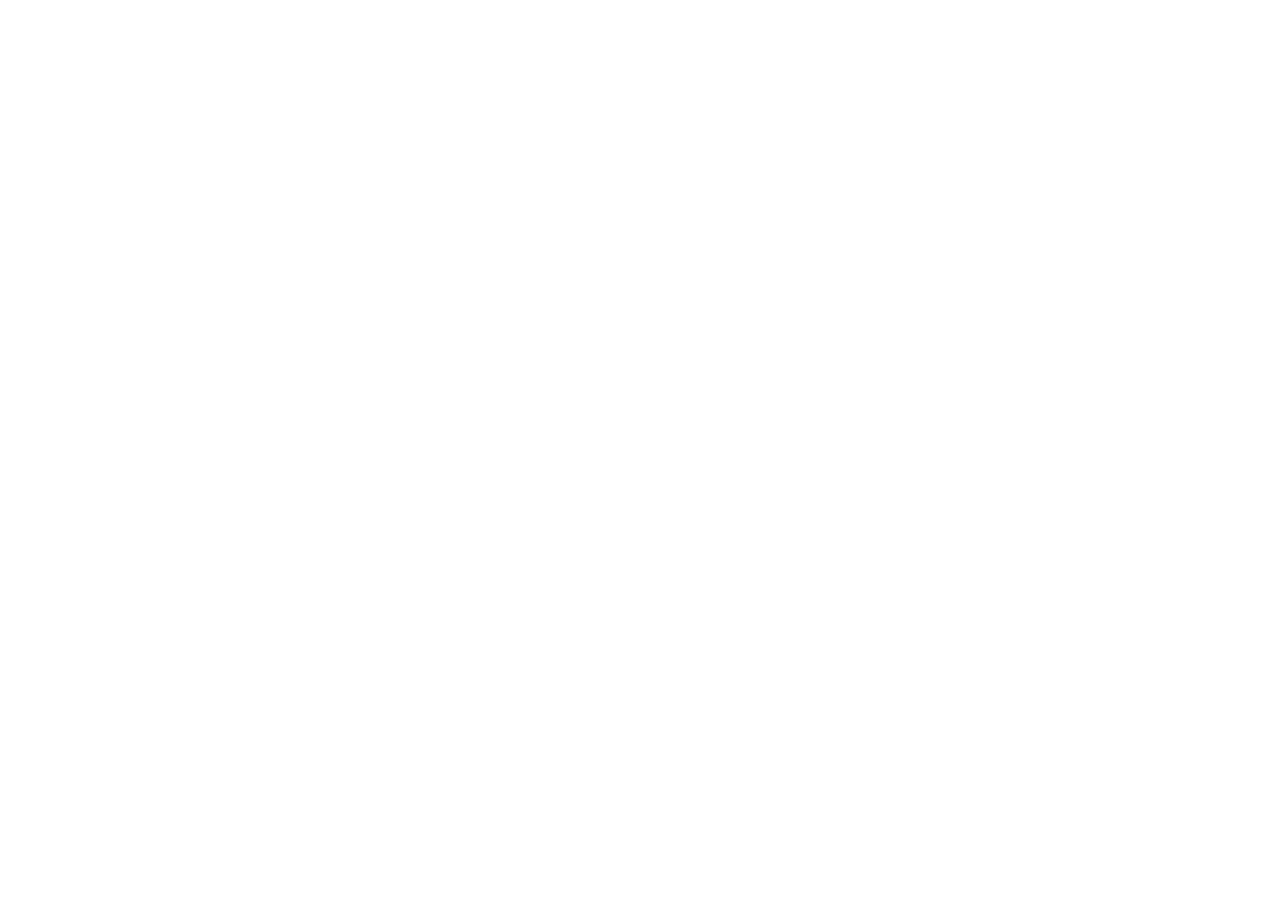
==== index.html @ a6df8464 "Create index.html" ====
<!DOCTYPE html>
<html lang="ko">
<head>
    <meta charset="UTF-8">
    <meta name="viewport" content="width=device-width, initial-scale=1.0">
    <title>first</title>
</head>
<body>
    
</body>
</html>
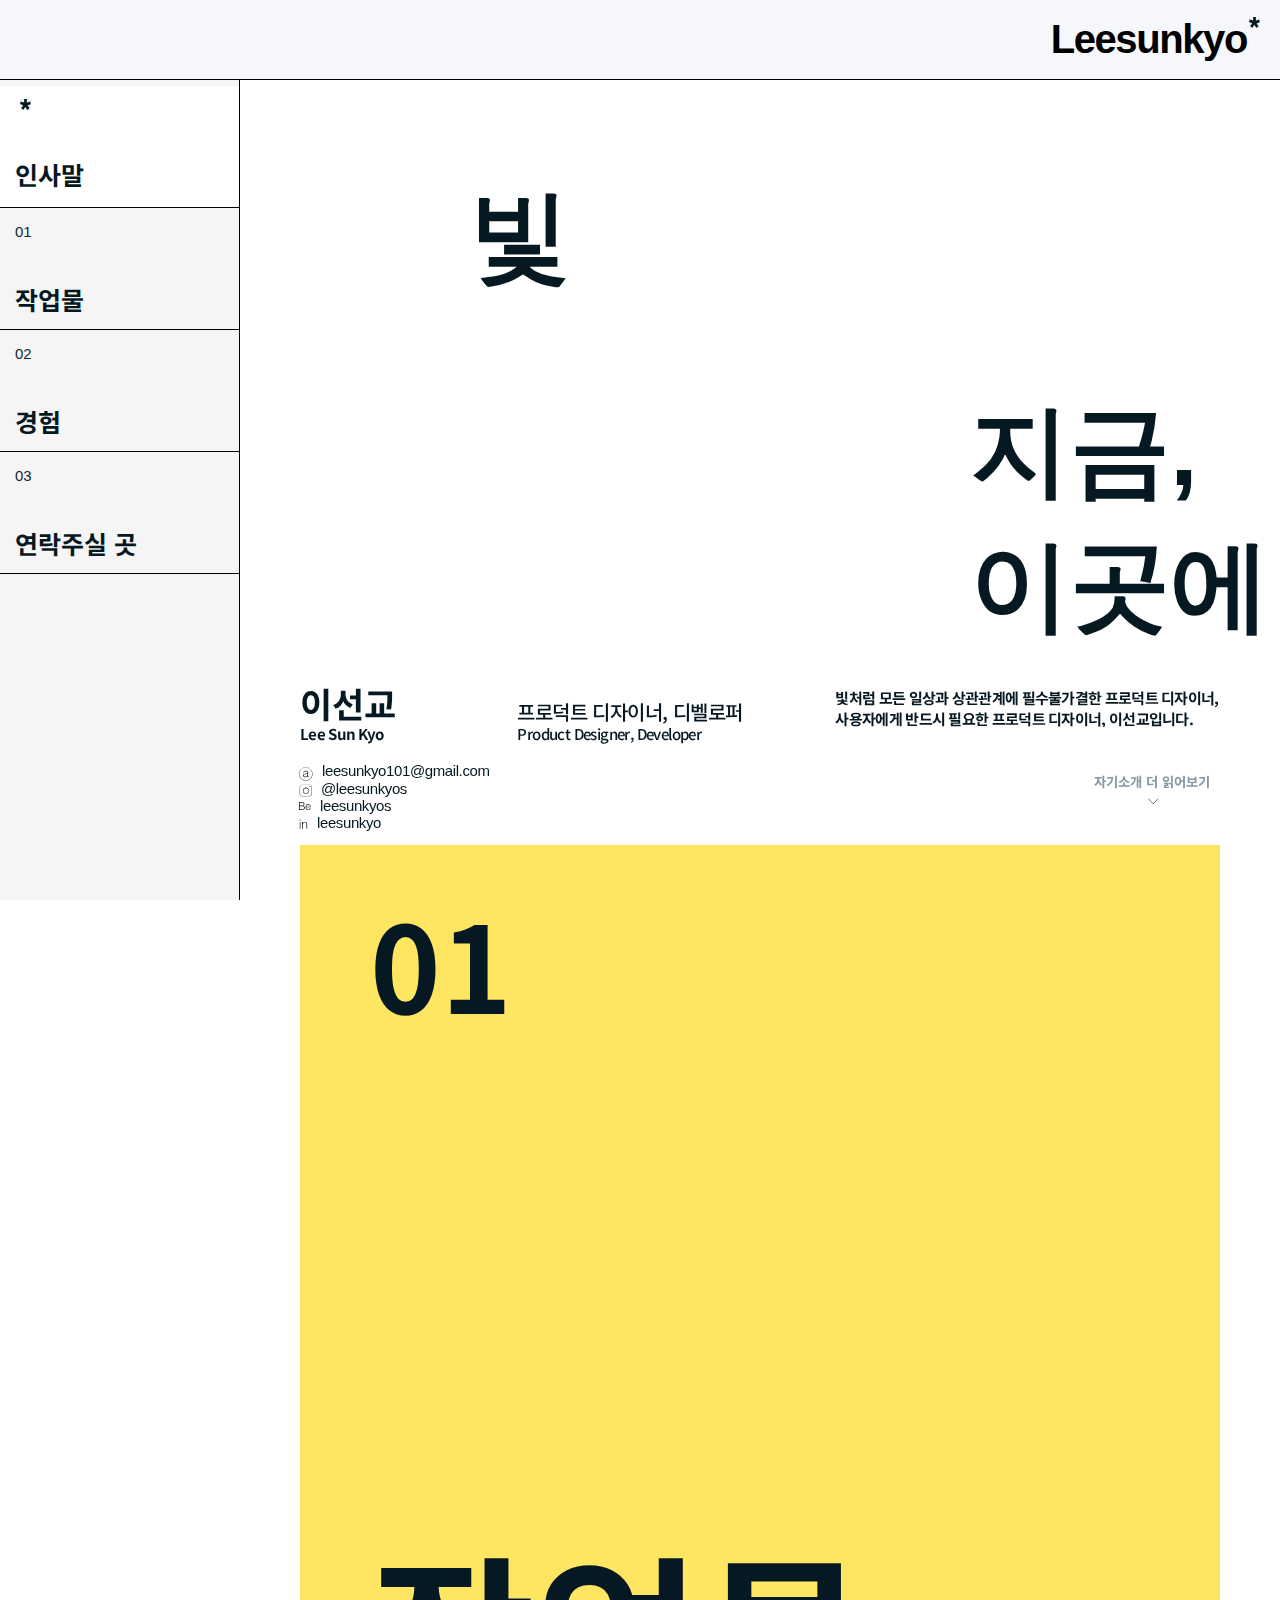
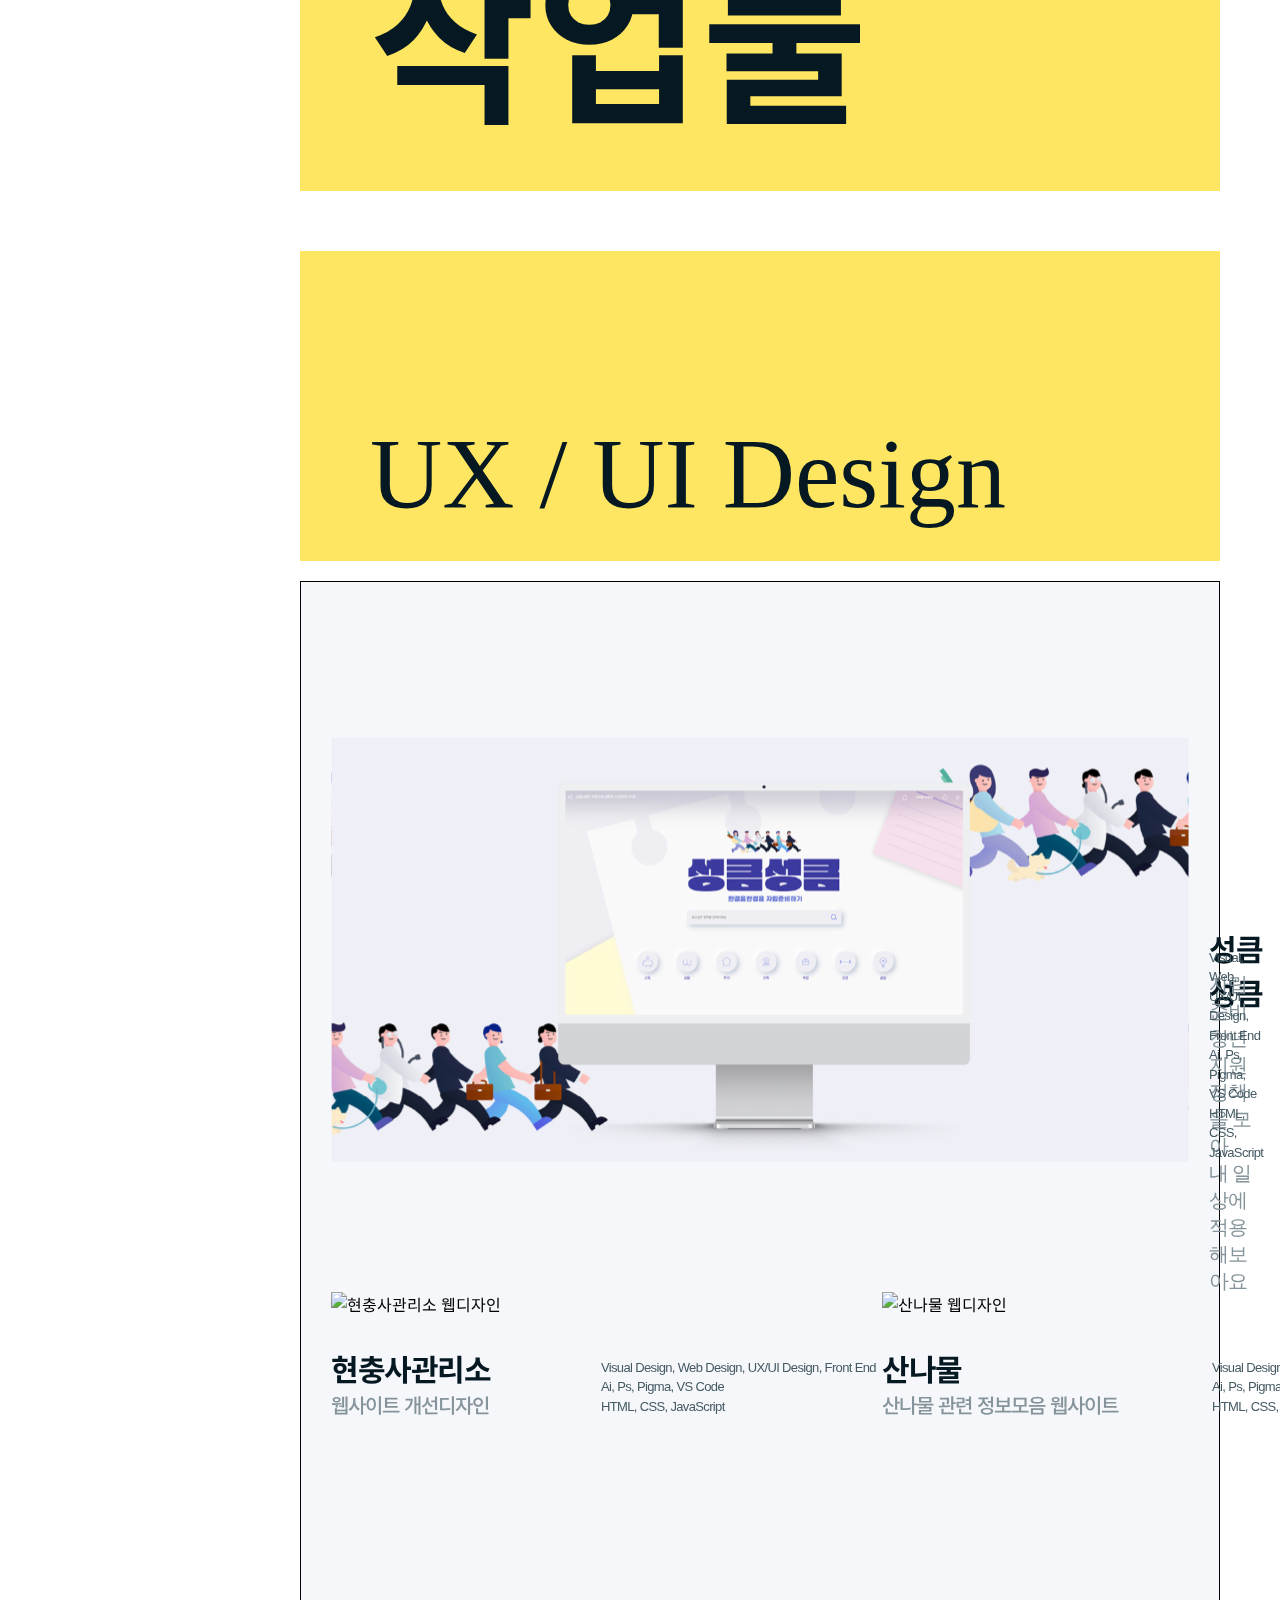
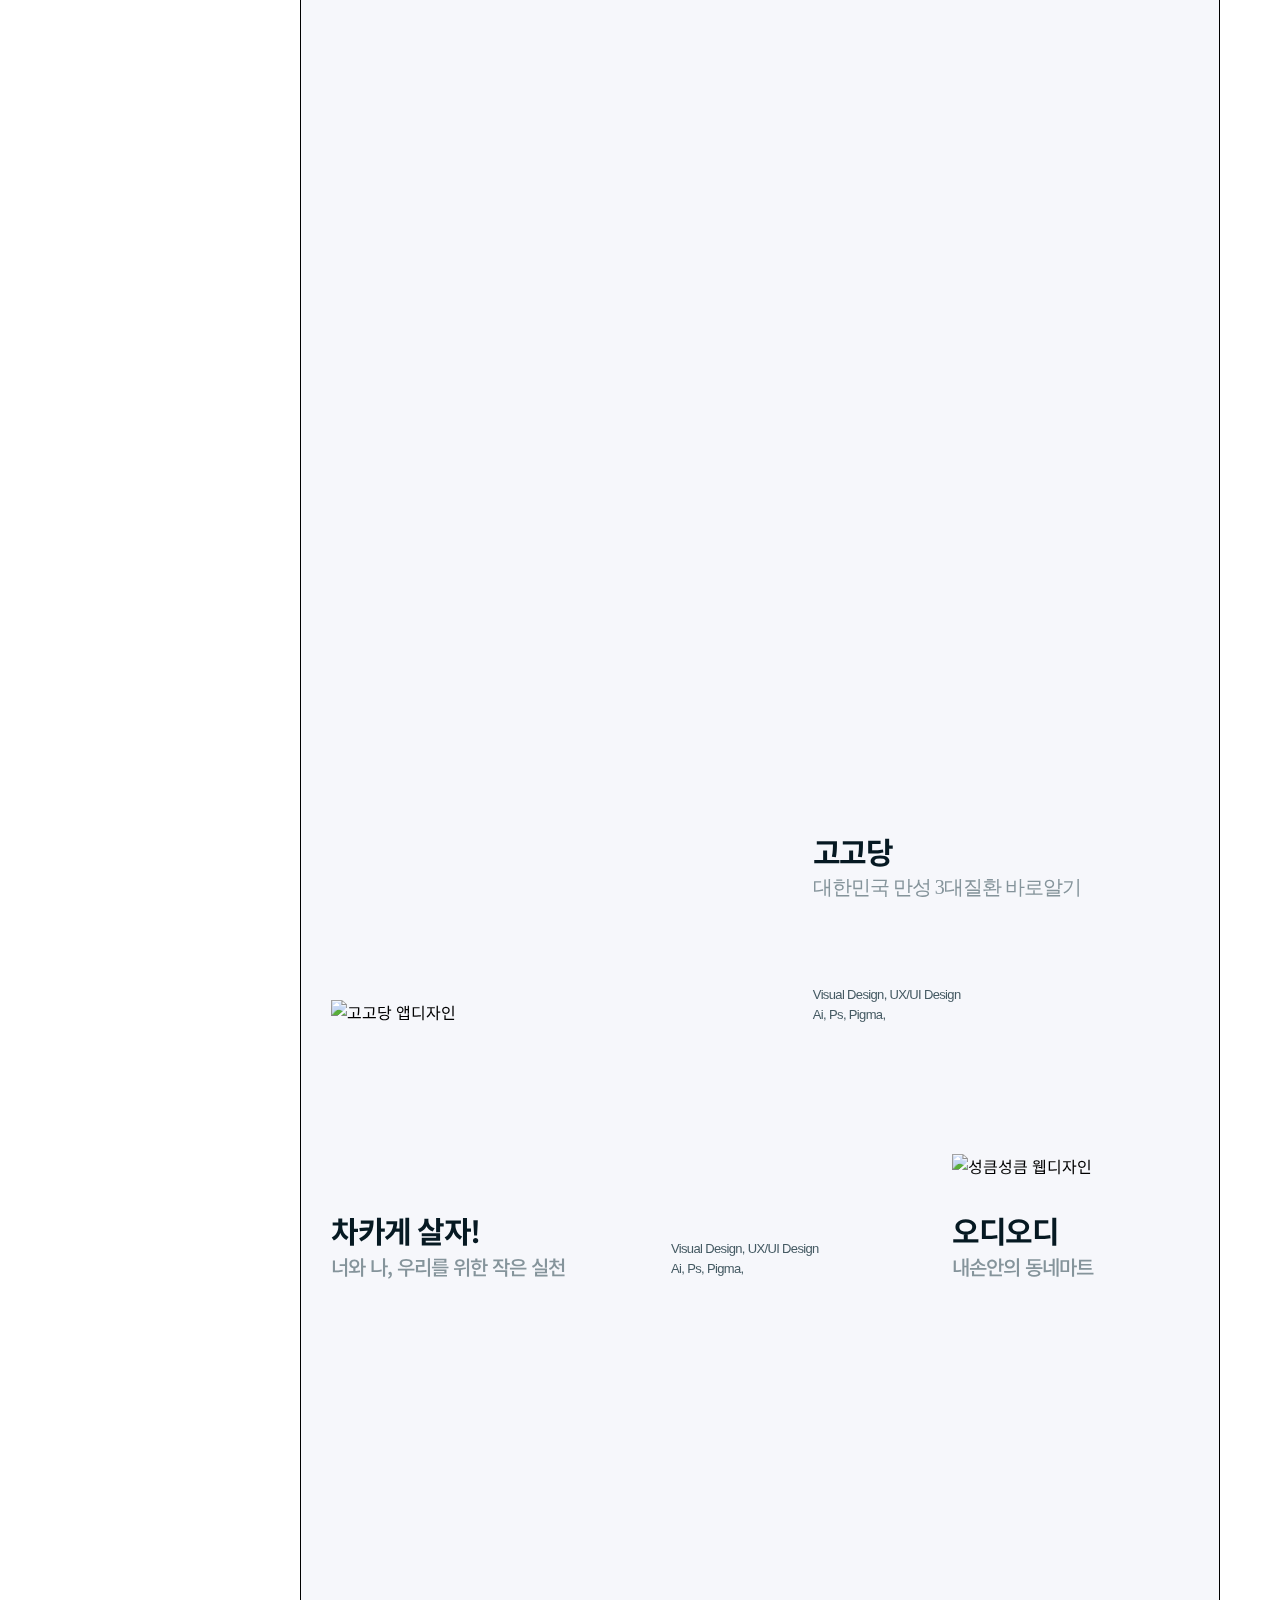
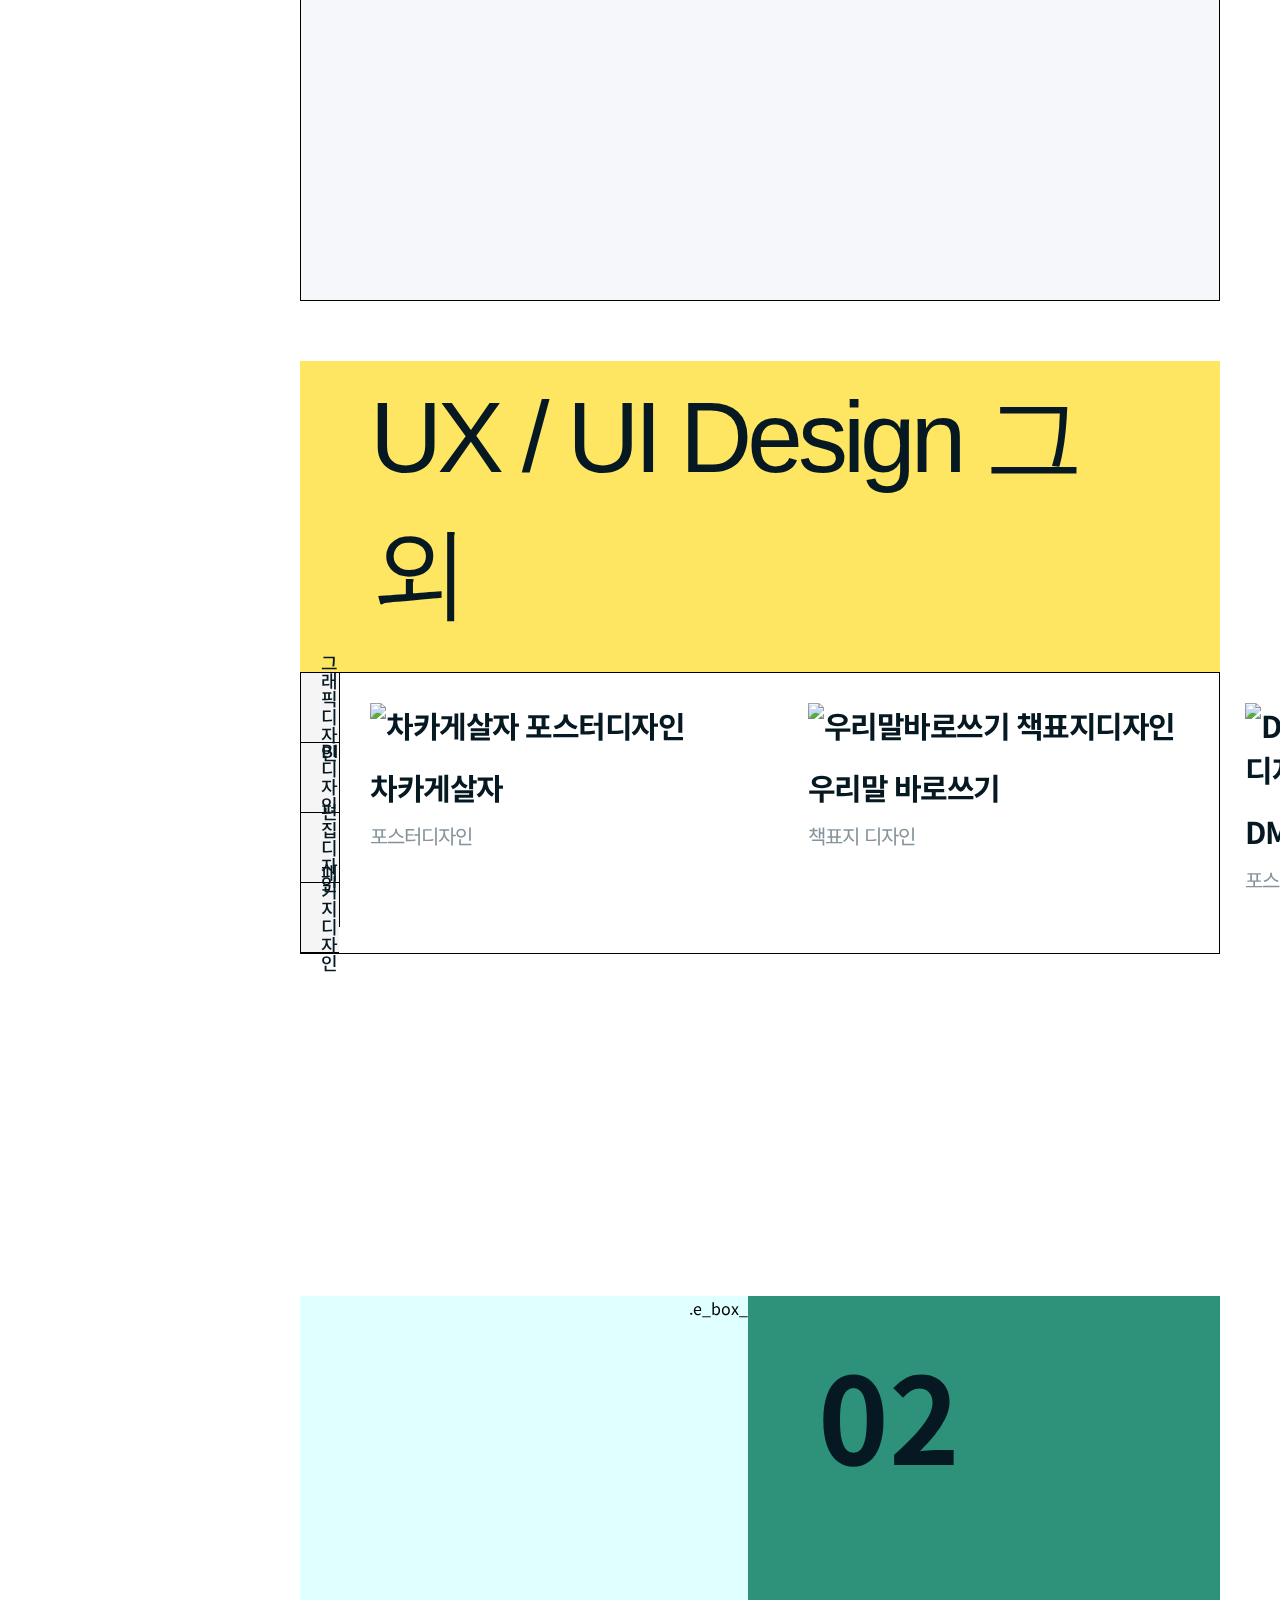
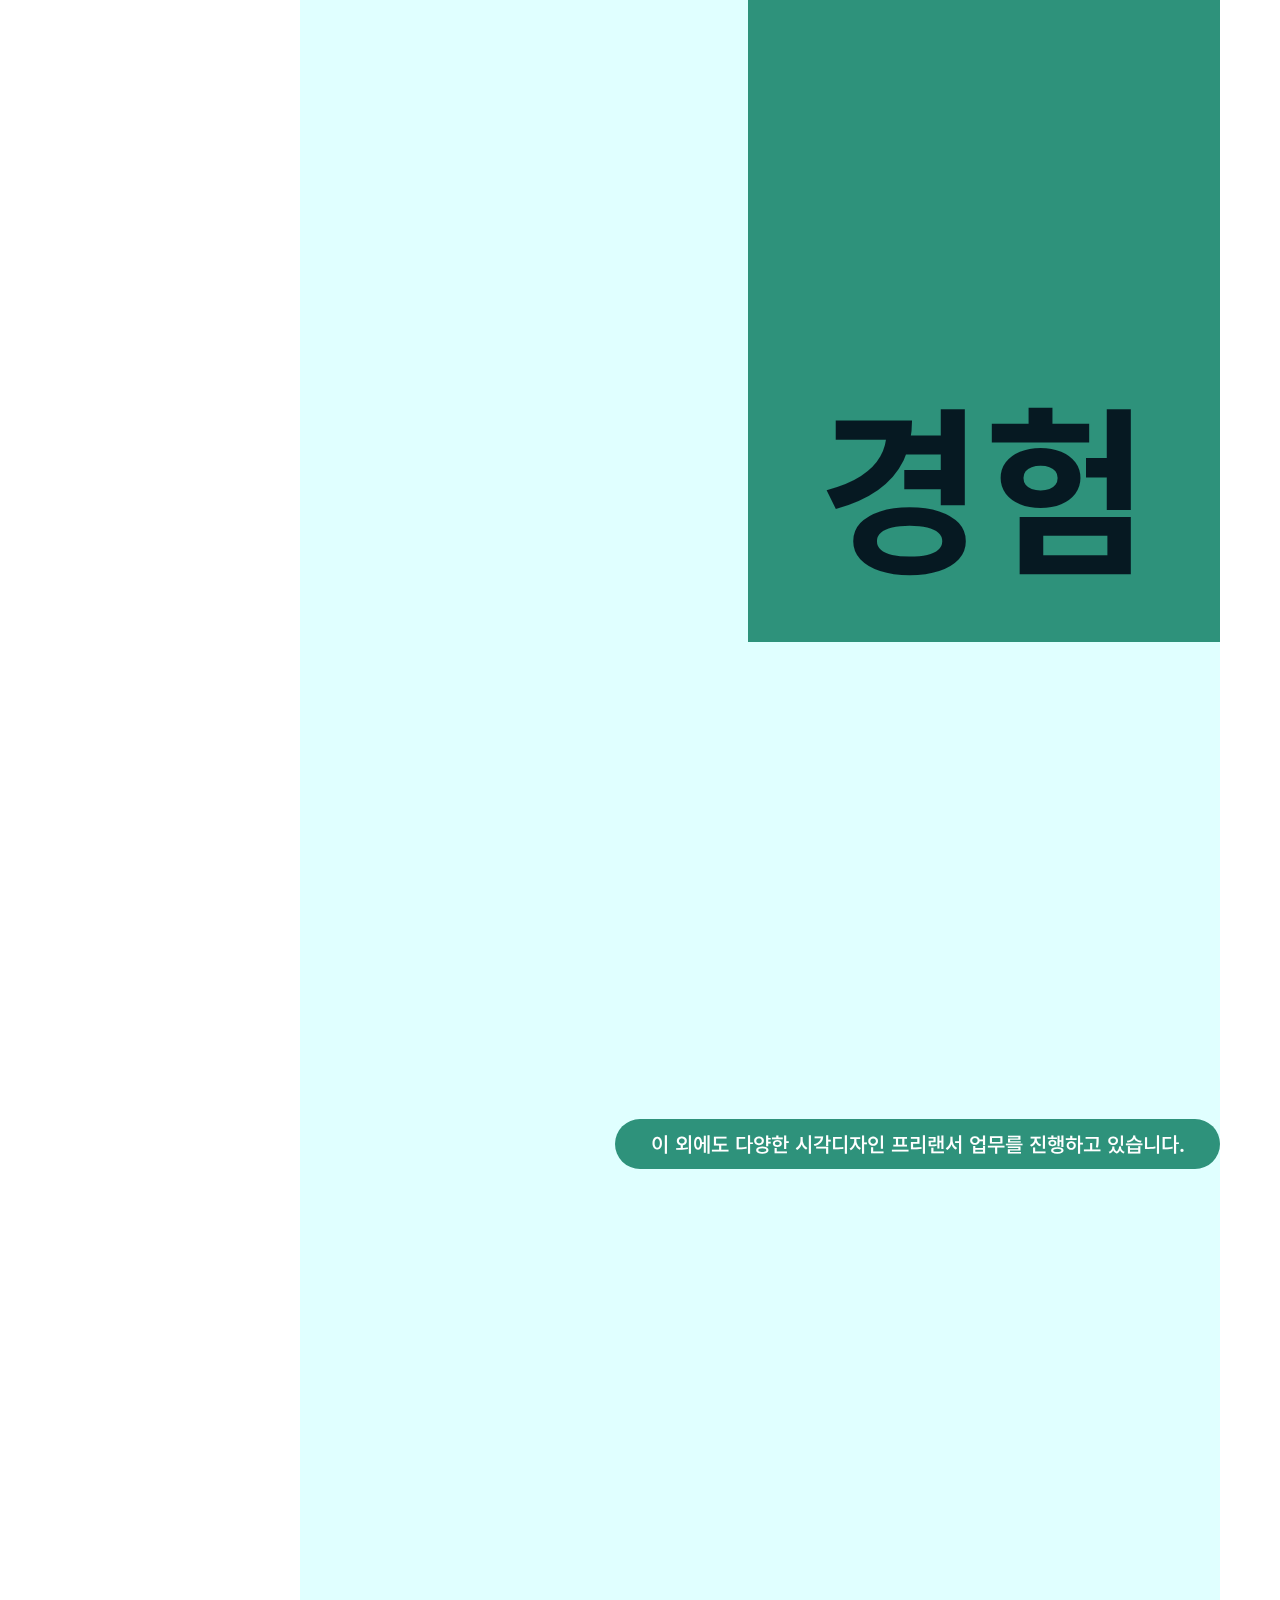
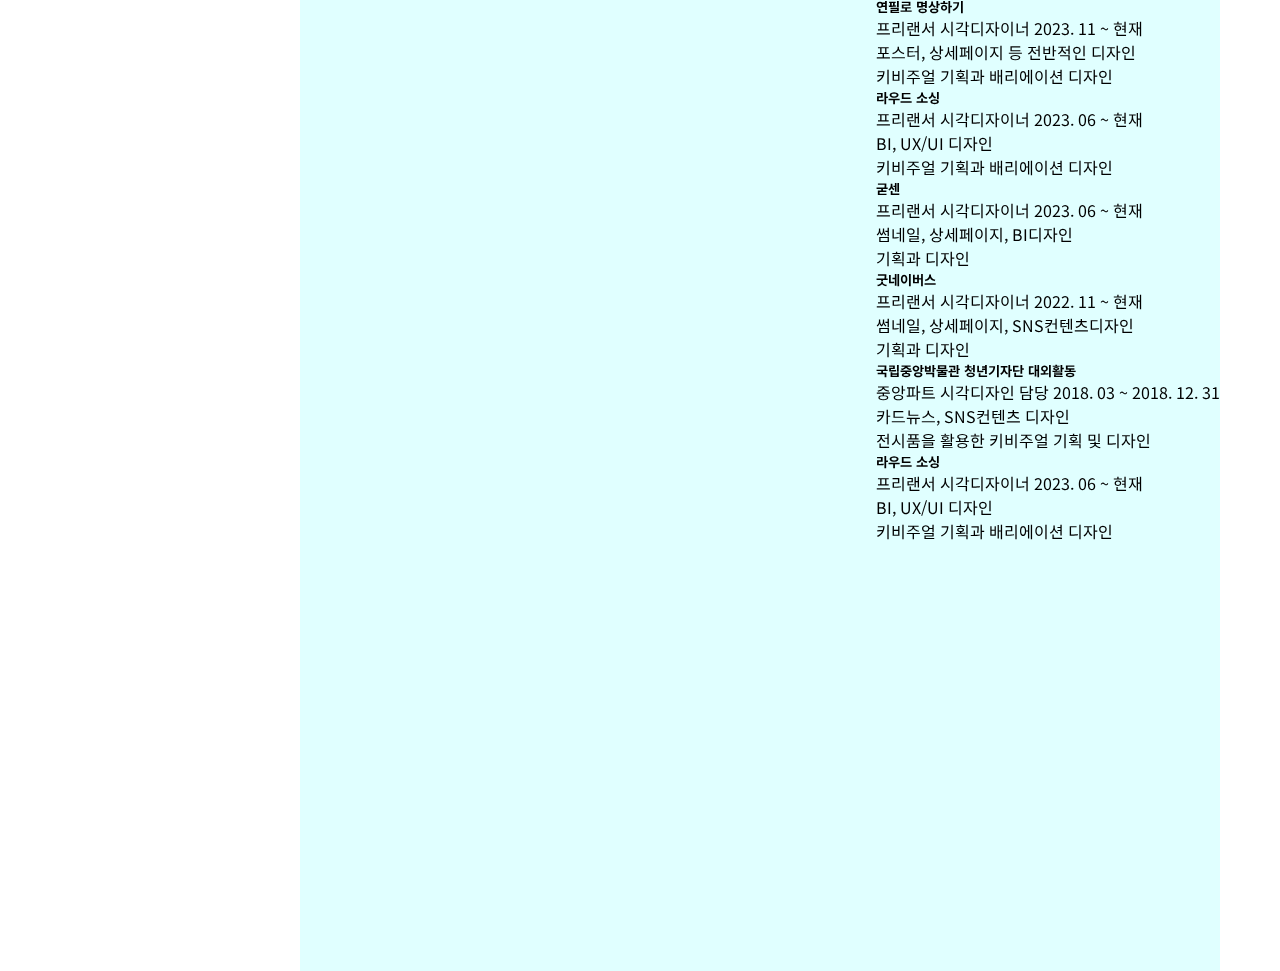
==== commit 1d435789: "Add files via upload" ====
--- a/index.html
+++ b/index.html
@@ -1,11 +1,428 @@
-<!DOCTYPE html>
-<html lang="ko">
-<head>
-    <meta charset="UTF-8">
-    <meta name="viewport" content="width=device-width, initial-scale=1.0">
-    <title>first</title>
-</head>
-<body>
-    
-</body>
+<!DOCTYPE html>
+<html lang="ko">
+
+<head>
+    <meta charset="UTF-8">
+    <meta name="viewport" content="width=device-width, initial-scale=1.0">
+    <title>Leesunkyo's Portfolio</title>
+    <script src="js/jquery-3.7.1.min.js"></script>
+    <script src="js/option1.js"></script>
+    <link rel="stylesheet" href="css/reset.css">
+    <link rel="stylesheet" href="css/style.css">
+    <link rel="icon" href="./img/logo_pavi.png">
+    <link rel="icon" href="./img/logo_pavi.ico">
+</head>
+
+<body>
+    <figure class="vid">
+        <video autoplay muted loop>
+            <source src="img/vid.mp4" type="video/mp4">
+        </video>
+    </figure>
+    <header>
+        <h1>
+            Leesunkyo
+        </h1>
+    </header>
+    <nav>
+        <ul class="gnb">
+            <li class="on">
+                인사말
+            </li>
+            <li>
+                <span>01</span>
+                작업물
+            </li>
+            <li>
+                <span>02</span>
+                경험
+            </li>
+            <li>
+                <span>03</span>
+                연락주실 곳
+            </li>
+        </ul><!-- gnb -->
+    </nav>
+    <main>
+        <div class="container">
+            <div class="info">
+                <div class="main_visual">
+                    <p class="light"><!-- <img src="./img/main_light.svg"  alt="빛" class="light_img"> -->빛</p>
+                    <p class="now">
+                        <!-- <img src="./img/main_now_inthispresent.svg" alt="지금이곳에" class="now_img">< -->지금,
+                            <br>
+                            이곳에
+                    </p>
+                </div>
+                <div class="info_flex">
+                    <div class="main_info">
+                        <div class="main_info_left">
+                            <div class="main_name">
+                                <h2>이선교
+                                    <br>
+                                    <span class="name">
+                                        Lee Sun Kyo
+                                    </span>
+                                </h2>
+                            </div><!-- main_name -->
+                            <div class="main_job">
+                                <p>프로덕트 디자이너, 디벨로퍼
+                                    <span>Product Designer, Developer</span>
+                                </p>
+                            </div><!-- "main_job" -->
+                        </div><!-- main_info_left -->
+                        <div class="sns">
+                            <ul>
+                                <li><img src="img/sns_1.svg" alt="email">leesunkyo101@gmail.com</li>
+                                <li><img src="img/sns_2.svg" alt="email">@leesunkyos</li>
+                                <li><img src="img/sns_3.svg" alt="email">leesunkyos</li>
+                                <li><img src="img/sns_4.svg" alt="email">leesunkyo</li>
+                            </ul>
+                        </div><!-- sns -->
+                    </div><!-- main_info -->
+                    <div class="intro">
+                        <p class="intro_txt">빛처럼 모든 일상과 상관관계에 필수불가결한 프로덕트 디자이너,<br>
+                            사용자에게 반드시 필요한 프로덕트 디자이너, 이선교입니다.
+                        </p>
+                        <p class="more_txt">
+                            반짝이는 아이디어를 시작으로 꾸준함과 추론을 통해 결론에 도달하는 이선교입니다.<br>
+                            사용자에게 빛처럼 없어서는 안될 자연스럽고 필수적인 경험과 <br> 환경을 제작하는 프로덕트 디자이너가 되겠습니다.
+                        </p>
+                        <button type="button">자기소개 더 읽어보기<img src="img/more.svg" alt="더보기"></button>
+                    </div><!-- intro -->
+                </div>
+            </div><!-- info -->
+
+            <div class="works">
+                <div class="t_works_box">
+                    <h4>01</h4>
+                    <h2>작업물</h2>
+                </div><!-- t_works_box -->
+
+                <div class="works_cont_1">
+                    <div class="tit">
+                        <h3>UX / UI Design</h3>
+                    </div>
+                    <!-- <div class="left_nav">
+                        <ul>
+                            <li class="on">성큼성큼</li>
+                            <li>현충사관리소</li>
+                            <li>산나물</li>
+                            <li>오디오디</li>
+                            <li>차카게 살자</li>
+                        </ul>
+                    </div> -->
+                    <div class="works_uxui">
+                        <div class="uxui_1">
+                                <img src="img/uxui_1.svg" alt="성큼성큼 웹디자인">
+                            <div class="uxui_1_lf">
+                                <div class="uxui_1_txt">
+                                    <h5>성큼성큼</h5>
+                                    <p class="sub">
+                                        자립준비청년지원정책을 모아
+                                        <br>
+                                        내 일상에 적용해보아요
+                                    </p><!-- sub -->
+                                    <p class="work">
+                                        Visual, Web, UX/UI Design, Front End
+                                    <br>
+                                    Ai, Ps, Pigma, VS Code
+                                    <br>
+                                    HTML, CSS, JavaScript
+                                    </p>
+                                </div><!-- uxui_1_txt -->
+                            </div><!-- uxui_1_lf -->
+                        </div><!-- uxui_1 -->
+
+                        <div class="uxui_2_3">
+                            <div class="uxui_2">
+                                <img src="img/uxui_2.svg" alt="현충사관리소 웹디자인">
+                                <div class="uiux_2_txt">
+                                    <div class="uxui_2_lt">
+                                        <h5>
+                                            현충사관리소
+                                        </h5>
+                                        <p class="sub">
+                                            웹사이트 개선디자인
+                                        </p><!-- sub -->
+                                    </div><!-- uxui_2_lt -->
+                                    <div class="uxui_2_rt">
+                                        <p class="work">
+                                            Visual Design, Web Design, UX/UI Design, Front End
+                                            <br>
+                                            Ai, Ps, Pigma, VS Code
+                                            <br>
+                                            HTML, CSS, JavaScript
+                                        </p>
+                                    </div><!-- uxui_2_rt -->
+                                </div>
+                                
+                            </div><!-- uxui_2 -->
+    
+                            <div class="uxui_3">
+                                <img src="img/uxui_3.svg" alt="산나물 웹디자인">
+                                <div class="uxui_3_txt">
+                                    <div class="uxui_3_lt">
+                                        <h5>
+                                            산나물
+                                        </h5>
+                                        <p class="sub">
+                                            산나물 관련 정보모음 웹사이트
+                                        </p><!-- sub -->
+                                    </div><!-- uxui_3_lf -->
+                                    <div class="uxui_3_rt">
+                                        <p class="work">
+                                            Visual Design, Web Design, UX/UI Design, Front End
+                                            <br>
+                                            Ai, Ps, Pigma, VS Code
+                                            <br>
+                                            HTML, CSS, JavaScript
+                                        </p>
+                                    </div><!-- uxui_3_rt -->
+                                </div><!-- uxui_3_txt -->
+                            </div><!-- uxui_3 -->
+                        </div><!-- uxui_2_3 -->
+                        
+
+                        <div class="uxui_4">
+                            <img src="img/uxui_4.svg" alt="고고당 앱디자인">
+                            <div class="uxui_4_lf">
+                                <div class="uxui_4_txt">
+                                    <h5>
+                                        고고당
+                                    </h5>
+                                    <p class="sub">
+                                        대한민국 만성 3대질환 바로알기
+                                    </p><!-- sub -->
+                                    <p class="work">
+                                        Visual Design, UX/UI Design
+                                        <br>
+                                        Ai, Ps, Pigma,
+                                    </p>
+                                </div><!-- uxui_4_txt-->
+                            </div>
+                        </div><!-- uxui_4 -->
+
+                        <div class="uxui_5_6">
+                            <div class="uxui_5">
+                                <img src="img/uxui_5.svg" alt="">
+                                <div class="uiux_5_txt">
+                                    <div class="uxui_5_lt">
+                                        <h5>
+                                            차카게 살자!
+                                        </h5>
+                                        <p class="sub">
+                                            너와 나, 우리를 위한 작은 실천
+                                        </p>
+                                    </div><!-- uxui_5_lf -->
+                                    <div class="uxui_5_rt">
+                                        <p class="work">
+                                            Visual Design, UX/UI Design
+                                            <br>
+                                            Ai, Ps, Pigma,
+                                        </p>
+                                    </div><!-- uxui_5_rt -->
+                                </div><!-- uiux_5_txt -->  
+                            </div><!-- uxui_5 -->
+    
+                            <div class="uxui_6">
+                                <img src="img/uxui_6.svg" alt="성큼성큼 웹디자인">
+                                <div class="uxui_6_txt">
+                                    <div class="uxui_6_lt">
+                                        <h5>
+                                            오디오디
+                                                
+                                        </h5>
+                                        <p class="sub">
+                                            내손안의 동네마트
+                                        </p>
+                                    </div><!-- uxui_6_lf -->
+                                    <div class="uxui_6_rt">
+                                        <p class="work">
+                                            Visual Design, UX/UI Design,
+                                            <br>
+                                            Ai, Ps, Pigma,
+                                        </p>
+                                    </div><!-- uxui_6_rt -->
+                                </div><!-- uxui_6_txt -->
+                            </div><!-- uxui_6 -->
+                        </div><!-- uxui_5_6 -->
+                    </div><!-- works_ux_ui -->
+                </div><!-- worls_cont_1 -->
+
+                <div class="works_cont_2">
+                    <h3>UX / UI Design 그 외</h3>
+                    <div class="work_etc_box">
+                        <div class="work_nav">
+                            <ul>
+                                <li>그래픽디자인</li>
+                                <li>BI디자인</li>
+                                <li>편집디자인</li>
+                                <li>패키지디자인</li>
+                            </ul><!-- work_nav -->
+                        </div><!-- work_nav -->
+    
+                        <div class="works_etc">
+                            <div class="works_graphic">
+                                <ul class="works_graphic_txt">
+                                    <li><a href="#"><img src="img/works_2_1.svg" alt="차카게살자 포스터디자인">
+                                            <br> 차카게살자<span> <br> 포스터디자인</span></a>
+                                    </li>
+                                    <li><a href="#"><img src="img/works_2_2.svg" alt="우리말바로쓰기 책표지디자인"> <br> 우리말 바로쓰기<span> <br> 책표지
+                                                디자인</span></a>
+                                    </li>
+                                    <li><a href="#"><img src="img/works_2_3.svg" alt="DMZ피스트레인 음악축제 포스터디자인"> <br> DMZ피스트레인
+                                            음악축제<span><br>포스터디자인</span></a>
+                                    </li>
+                                </ul><!-- works_oth -->
+                            </div><!-- works_graphic -->
+    
+                            <!-- <div class="works_BI">
+                                <ul class="works_BI_txt">
+                                    <li><a href="#"><img src="img/works_3_1.jpg" alt="스모어웨이브 브랜딩">스모어
+                                        웨이브<span>브랜딩디자인</span></a>
+                                    </li>
+                                    <li><a href="#"><img src="img/works_3_3.jpg" alt="뱅크빌리지 로고디자인">뱅크빌리지<span>로고디자인</span></a>
+                                    </li>
+                                    <li><a href="#"><img src="img/works_3_2.jpg" alt="래리 로고디자인">래리<span>로고디자인</span></a>
+                                    </li> -->
+                                <!-- </ul> --><!-- works_BI_txt -->
+                            <!-- </div> --><!-- works_BI -->
+    
+                            <!-- <div class="works_edit">
+                                <ul class="works_edit_txt">
+                                    <li>
+                                        <a href="#"><img src="img/works_4_1.jpg" alt="브로슈어 디자인">배드 지니어스<span>브로슈어 디자인</span></a>
+                                    </li>
+                                    <li>
+                                        <a href="#"><img src="img/works_4_2.jpg" alt="편집 디자인">우리가 명함이 없지 일을 안했냐<span>편집
+                                                디자인</span></a>
+                                    </li> -->
+                                <!-- </ul> --><!-- works_BI_txt -->
+                            <!-- </div> --><!-- works_edit -->
+    
+                            <!-- <div class="works_pack">
+                                <ul class="works_pack_txt">
+                                    <li>
+                                        <a href="#"><img src="img/works_5_1.jpg" alt="패키지디자인">초의차
+                                            <span>패키지디자인</span></a>
+                                    </li>
+                                    <li>
+                                        <a href="#"><img src="img/works_5_2.jpg" alt="패키지디자인">로스터리 카페 충무공<span>패키지디자인</span></a>
+                                    </li> -->
+                                <!-- </ul> --><!-- works_pack_txt -->
+                            <!-- </div> --><!-- works_pack -->
+                        </div><!-- works_etc -->      
+                    </div><!-- work_ect_box -->
+                 </div><!-- works_cont_2 -->
+            </div><!-- works -->
+
+            <div class="expierences">
+                .e_box_
+                <div class="t_exps_box">
+                    <h4>02</h4>
+                    <h2>경험</h2>
+                </div><!-- t_exps -->
+                <div class="ext_refer">
+                    이 외에도 다양한 시각디자인 프리랜서 업무를 진행하고 있습니다.
+                </div><!-- ext_refer -->
+                <div class="expierences_txt">
+                    <div class="exp1">
+                        <div class="exp1_left">
+                            <h5>
+                                연필로 명상하기
+                            </h5>
+                            <p>프리랜서 시각디자이너 <span>2023. 11 ~ 현재</span></p>
+                        </div><!-- exp1_left -->
+                        <div class="exp1_right">
+                            <ul>
+                                <li>포스터, 상세페이지 등 전반적인 디자인</li>
+                                <li>키비주얼 기획과 배리에이션 디자인</li>
+                            </ul>
+                        </div>
+                    </div><!-- exp1 -->
+
+                    <div class="exp2">
+                        <div class="exp2_left">
+                            <h5>
+                                라우드 소싱
+                            </h5>
+                            <p>프리랜서 시각디자이너 <span>2023. 06 ~ 현재</span></p>
+                        </div><!-- exp1_left -->
+                        <div class="exp2_right">
+                            <ul>
+                                <li>BI, UX/UI 디자인</li>
+                                <li>키비주얼 기획과 배리에이션 디자인</li>
+                            </ul>
+                        </div>
+                    </div><!-- exp2 -->
+
+                    <div class="exp3">
+                        <div class="exp3_left">
+                            <h5>
+                                굳센
+                            </h5>
+                            <p>프리랜서 시각디자이너 <span>2023. 06 ~ 현재</span></p>
+                        </div><!-- exp1_left -->
+                        <div class="exp3_right">
+                            <ul>
+                                <li>썸네일, 상세페이지, BI디자인</li>
+                                <li>기획과 디자인</li>
+                            </ul>
+                        </div>
+                    </div><!-- exp3 -->
+
+                    <div class="exp4">
+                        <div class="exp4_left">
+                            <h5>
+                                굿네이버스
+                            </h5>
+                            <p>프리랜서 시각디자이너 <span>2022. 11 ~ 현재</span></p>
+                        </div><!-- exp1_left -->
+                        <div class="exp4_right">
+                            <ul>
+                                <li>썸네일, 상세페이지, SNS컨텐츠디자인</li>
+                                <li>기획과 디자인</li>
+                            </ul>
+                        </div>
+                    </div><!-- exp4 -->
+
+                    <div class="exp5">
+                        <div class="exp5_left">
+                            <h5>
+                                국립중앙박물관 청년기자단 대외활동
+                            </h5>
+                            <p>중앙파트 시각디자인 담당 <span>2018. 03 ~ 2018. 12. 31</span></p>
+                        </div><!-- exp5_left -->
+                        <div class="exp5_right">
+                            <ul>
+                                <li>카드뉴스, SNS컨텐츠 디자인</li>
+                                <li>전시품을 활용한 키비주얼 기획 및 디자인</li>
+                            </ul>
+                        </div><!-- exp5_right -->
+                    </div><!-- exp5 -->
+
+                    <div class="exp2">
+                        <div class="exp2_left">
+                            <h5>
+                                라우드 소싱
+                            </h5>
+                            <p>프리랜서 시각디자이너 <span>2023. 06 ~ 현재</span></p>
+                        </div><!-- exp1_left -->
+                        <div class="exp2_right">
+                            <ul>
+                                <li>BI, UX/UI 디자인</li>
+                                <li>키비주얼 기획과 배리에이션 디자인</li>
+                            </ul>
+                        </div>
+                    </div><!-- exp2 -->
+                </div>
+            </div><!-- expierence -->
+
+        </div>
+
+
+    </main>
+</body>
+
 </html>--- a/css/style.css
+++ b/css/style.css
@@ -0,0 +1,856 @@
+@charset "utf-8";
+
+* {
+    margin: 0;
+    padding: 0;
+    box-sizing: border-box;
+}
+
+ul,
+ol {
+    list-style: none;
+}
+
+a {
+    text-decoration: none;
+    color: inherit;
+}
+
+img {
+    vertical-align: top;
+}
+
+body {
+    /* background: #F6F7FB; */
+}
+
+.vid {
+    width: 100%;
+    height: 100vh;
+    /* background: #ccc; */
+    position: absolute;
+    left: 0;
+    top: 0;
+    overflow: hidden;
+}
+
+.vid video {
+    width: 100%;
+    height: 100vh;
+    object-fit: cover;
+}
+
+header {
+    width: 100%;
+    height: 80px;
+    border-bottom: 1px solid #000;
+    position: fixed;
+    left: 0;
+    top: 0;
+    background: #F6F7FB;
+    display: flex;
+    justify-content: flex-end;
+    align-items: center;
+    z-index: 10;
+}
+
+header h1 {
+    margin-right: 20px;
+    padding-right: 13px;
+    font-family: Helvetica, Helvetica, Intel, sans-serif;
+    background-image: url(../img/logo.png);
+    display: inline-block;
+    background-repeat: no-repeat;
+    background-position: right top;
+    font-size: 40px;
+    font-style: normal;
+    font-weight: 700;
+    line-height: normal;
+    letter-spacing: -1.4px;
+}
+
+nav {
+    width: 240px;
+    height: 100%;
+    position: fixed;
+    left: 0;
+    top: 0;
+    background: #f5f5f5;
+    padding-top: 86px;
+    border-right: 1px solid #000;
+}
+
+nav ul.gnb {}
+
+nav ul.gnb>li {
+    width: 100%;
+    height: 122px;
+    border-bottom: 1px solid #000;
+    color: #061922;
+    font-size: 25px;
+    font-style: normal;
+    font-weight: 700;
+    line-height: normal;
+    display: flex;
+    justify-content: space-between;
+    /* align-items: end; */
+    flex-direction: column;
+    padding-left: 15px;
+    padding-bottom: 12px;
+    padding-top: 15px;
+    cursor: pointer;
+}
+
+nav ul.gnb>li .scroll {
+    background: #061922;
+}
+
+nav ul.gnb>li:first-child {
+    padding-top: 70px;
+    background-image: url(../img/logo.svg);
+    /* padding-right: 20px; */
+    background-repeat: no-repeat;
+    background-position: 20px 13px;
+    ;
+}
+
+nav ul.gnb>li.on {
+    background-color: #fff;
+}
+
+nav ul.gnb>li span {
+    color: #132933;
+    font-family: Helvetica;
+    font-size: 15px;
+    font-style: normal;
+    font-weight: 500;
+    line-height: normal;
+}
+
+.box {
+    height: 80vh;
+    background: #222;
+}
+
+main {
+    width: 100%;
+    position: relative;
+    padding-top: 80px;
+    padding-left: 240px;
+}
+
+main .container {
+    /* background: #F6F7FB; */
+    margin: 0 60px;
+    width: calc(100% - 120px);
+}
+
+main .info {
+    width: 100%;
+    height: 85vh;
+    position: relative;
+    display: flex;
+    align-items: flex-end;
+}
+
+main .info .main_visual {
+    font-family: 돋음, Dotum, Baekmuk Dotum, Undotum, Apple Gothic, Latin font, sans-serif;
+    color: #061922;
+    font-size: 100px;
+    font-weight: 600;
+}
+
+main .info .main_visual .light {
+    /* background: #ffffff; */
+    /*     margin-left: 490px;
+    margin-top: 80px; */
+    position: absolute;
+    left: 50%;
+    top: 90px;
+    margin-left: -290px;
+
+}
+
+main .info .main_visual .now {
+    /* background: #dbce79; */
+    /*     margin-left: 982px;
+    margin-top: 220px;
+    margin-bottom: 30px; */
+    position: absolute;
+    right: 50%;
+    bottom: 190px;
+    margin-right: -510px;
+}
+main .info .info_flex{
+    width: 100%;
+    height: 22%;
+    /* background: palevioletred; */
+    display: flex;
+    justify-content: space-between;
+    padding-bottom: 20px;
+}
+main .info .main_info {
+    width: 480px;
+    /* background: lightblue; */
+    display: flex;
+    justify-content: space-between;
+    flex-wrap: wrap;
+}
+
+main .info .main_info .main_info_left{
+    /* background: lightseagreen; */
+    width: 100%;
+    height: 65px;
+    display: flex;
+    justify-content: space-between;
+    align-items: flex-end;
+}
+main .info .main_info .main_info_left .main_name {
+    width: 120px;
+    height: 65px;
+    /* background: #fff; */
+    display: flex;
+}
+
+main .info  .main_info .main_info_left .main_name h2 {
+    color: #061922;
+    font-size: 35px;
+    /* background: #eee; */
+    position: relative;
+}
+
+main .info .main_info .main_info_left .main_name h2 .name {
+    font-size: 15px;
+    letter-spacing: -0.7px;
+    /* background: lightgreen; */
+    position: absolute;
+    left: 0;
+    top: 46px;
+}
+
+main .info .main_info .main_info_left .main_job {
+    width: 260px;
+    height: 50px;
+    /* background: lightgreen; */
+    display: flex;
+    align-items: self-end;
+    color: #061922;
+}
+
+main .info .main_info .main_info_left .main_job p {
+    font-size: 20px;
+    font-style: normal;
+    font-weight: 500;
+    line-height: 1;
+    letter-spacing: -0.6px;
+    color: #061922;
+
+}
+
+main .sns {
+    width: 200px;
+    /* background: lightgreen; */
+    height: 100px;
+}
+
+main .sns ul {
+    /* background: lightblue; */
+    margin-top: 20px;
+}
+
+main .sns ul li {
+    color: #061922;
+    font-family: Helvetica;
+    font-size: 15px;
+    font-style: normal;
+    font-weight: 300;
+    line-height: normal;
+    letter-spacing: -0.39px;
+}
+
+main .sns ul li img {
+    padding-top: 5px;
+    transform: scale(1.2);
+    margin-right: 10px;
+}
+
+main .info .main_info .main_job p span {
+    font-size: 15px;
+}
+
+main .info .intro {
+   /*  background: lightcyan; */
+    width: 445px;
+    height: 100%;
+    display: flex;
+    justify-content: space-between;
+    flex-wrap: wrap;
+    padding-top: 10px;
+}
+
+main .info .intro .intro_txt {
+    width: 100%;
+    height: 40px;
+    /* background: lightskyblue; */
+    color: #061922;
+    font-size: 15px;
+    font-style: normal;
+    font-weight: 700;
+    line-height: normal;
+    letter-spacing: -0.7px;
+    overflow: hidden;
+    font-size: 15px;
+    /* display: flex;
+    justify-content: flex-end;
+    align-items: flex-end; */
+    padding-left: 58px;
+}
+
+main .info .intro .more_txt {
+    width: 100%;
+    height: 70px;
+    font-size: 11px;
+    font-weight: 500;
+    line-height: 1.5;
+    color: #859AA4;
+    /* background: lightgrey; */
+    padding-left: 58px;
+    margin-top: 10px;
+    display: none;
+}
+
+main .info .intro>button {
+    /* background: lightpink; */
+    border: none;
+    font-weight: 700;
+    color: #859AA4;
+    font-family: 'Noto Sans KR', sans-serif;
+    margin-left: 306px;
+}
+
+main .info .intro>button img {
+    scale: 60%;
+    /* background: lightgray; */
+    margin-top: 5px;
+    margin-left: 3px;
+}
+
+/* left_nav */
+.left_nav {
+    width: 150px;
+    position: absolute;
+    left: 0;
+    top: 310px;
+}
+
+.left_nav ul {}
+
+.left_nav ul li {
+    width: 100%;
+    height: 74px;
+    color: #061922;
+}
+
+.left_nav ul li.on {
+    background-color: #4116BA;
+    counter-reset: #fff;
+}
+
+/* works */
+.t_works_box {
+    background: #FFE662;
+    height: 946px;
+    display: flex;
+    justify-content: space-between;
+    flex-direction: column;
+    padding: 30px 70px;
+    color: #061922;
+    font-size: 120px;
+    font-weight: 700;
+}
+
+.works_cont_1{
+    
+}
+
+.works_cont_1 h5 {
+    color: #061922;
+    font-size: 30px;
+    font-style: normal;
+    font-weight: 700;
+    line-height: normal;
+    letter-spacing: -1.5px;
+}
+
+.works_cont_1 p {
+    color: #85949B;
+    font-size: 20px;
+    font-style: normal;
+    font-weight: 500;
+    line-height: normal;
+    letter-spacing: -1px;
+}
+
+.works_cont_1>.tit {
+    height: 310.387px;
+    background: #FFE662;
+    margin-top: 60px;
+    display: flex;
+    align-items: flex-end;
+    padding: 30px 70px;
+    
+}
+
+.works_cont_1>.tit h3 {
+    color: #061922;
+    font-family: Helvetica;
+    font-size: 100px;
+    font-style: normal;
+    font-weight: 500;
+    line-height: normal;
+    font-family: "Helvetica, Arial, sans-serif";
+}
+
+.works_cont_1 .works_uxui {
+    height: 2920px;
+    background: #F6F7FB;
+    padding: 30px;
+}
+.works_cont_1 .works_uxui{
+    border: 1px solid #000;
+    margin-top: 20px;
+}
+
+.works_cont_1 .works_uxui .uxui_1 {
+    width: 100%;
+    height: 550px;
+    /* background: lightcyan; */
+    display: flex;
+    align-items: flex-end;
+    /* margin-top: 35px; */
+}
+
+.works_cont_1 .works_uxui .uxui_1 img{
+    width: 100%;
+}
+
+.works_cont_1 .works_uxui .uxui_1 .uxui_1_txt {
+    /* background: lightgoldenrodyellow; */
+    width: 100%;
+    height: 242px;
+    display: flex;
+    flex-wrap: wrap;
+    align-items: flex-end;
+    padding-left: 20px;
+}
+
+.works_cont_1 .works_uxui .uxui_1 .uxui_1_txt h5 {
+    /* background: lightseagreen; */
+    width: 100%;
+    height: 40px;
+}
+
+.works_cont_1 .works_uxui .uxui_1 .uxui_1_txt .sub {
+    /* background: lightsalmon; */
+    width: 100%;
+    height: 43px;
+    color: #85949B;
+font-family: Apple SD Gothic Neo;
+font-size: 20px;
+font-weight: 400;
+letter-spacing: -1px;
+}
+
+.works_cont_1 .works_uxui .uxui_1 .uxui_1_txt .work {
+    margin-top: 80px;
+    /* background-color: lightsteelblue; */
+    width: 100%;
+    height: 63px;
+    color: #455A63;
+font-family: Helvetica;
+font-size: 13px;
+font-style: normal;
+font-weight: 400;
+line-height: 1.5;
+letter-spacing: -0.65px;
+display: flex;
+align-items: flex-end;
+}
+
+.works_cont_1 .works_uxui .uxui_2_3{
+    display: flex;
+    justify-content: space-between;
+}
+
+.works_cont_1 .works_uxui .uxui_2{
+    /* background: lightblue; */
+    margin: 130px 0;
+    width: 703px;
+    height: 630px;
+}
+.works_cont_1 .works_uxui .uxui_2 .uiux_2_txt{
+    /* background: #fff; */
+    margin-top: 30px;
+    height: 70px;
+    width: 100%;
+    display: flex;
+}
+.works_cont_1 .works_uxui .uxui_2 .uxui_2_lt{
+    /* background: lightgoldenrodyellow; */
+    width: 180px;
+    height: 70px;
+}
+.works_cont_1 .works_uxui .uxui_2 .uxui_2_rt{
+    /* background: lightcoral; */
+    width: 281px;
+    margin-left:90px;
+    display: flex;
+    align-items: flex-end;
+    height: 70px;
+}
+.works_cont_1 .works_uxui .uxui_2 .uxui_2_rt .work{
+    color: #455A63;
+    font-family: Helvetica;
+    font-size: 13px;
+    font-style: normal;
+    font-weight: 400;
+    line-height: 1.5;
+    letter-spacing: -0.65px;
+}
+
+.works_cont_1 .works_uxui .uxui_3{
+    /* background: lightblue; */
+    margin: 130px 0;
+    width: 703px;
+    height: 630px;
+}
+.works_cont_1 .works_uxui .uxui_3 .uxui_3_txt{
+    /* background: #fff; */
+    margin-top: 30px;
+    height: 70px;
+    width: 100%;
+    display: flex;
+}
+.works_cont_1 .works_uxui .uxui_3 .uxui_3_lt{
+    /* background: lightgoldenrodyellow; */
+    width: 240px;
+    height: 70px;
+}
+.works_cont_1 .works_uxui .uxui_3 .uxui_3_rt{
+    /* background: lightcoral; */
+    width: 281px;
+    margin-left:90px;
+    display: flex;
+    align-items: flex-end;
+    height: 70px;
+}
+.works_cont_1 .works_uxui .uxui_3 .uxui_3_rt .work{
+    color: #455A63;
+    font-family: Helvetica;
+    font-size: 13px;
+    font-style: normal;
+    font-weight: 400;
+    line-height: 1.5;
+    letter-spacing: -0.65px;
+}
+
+.works_cont_1 .works_uxui .uxui_4 {
+    width: 100%;
+    height: 572px;
+    /* background: lightcyan; */
+    display: flex;
+    align-items: flex-end;
+}
+
+.works_cont_1 .works_uxui .uxui_4 img{
+    width: 70%;
+}
+
+.works_cont_1 .works_uxui .uxui_4 .uxui_4_txt {
+    /* background: lightgoldenrodyellow; */
+    width: 100%;
+    height: 200px;
+    display: flex;
+    flex-wrap: wrap;
+    align-items: flex-end;
+    padding-left: 20px;
+}
+
+.works_cont_1 .works_uxui .uxui_4 .uxui_4_txt h5 {
+    /* background: lightseagreen; */
+    width: 100%;
+    height: 40px;
+}
+
+.works_cont_1 .works_uxui .uxui_4 .uxui_4_txt .sub {
+    /* background: lightsalmon; */
+    width: 100%;
+    height: 43px;
+    color: #85949B;
+font-family: Apple SD Gothic Neo;
+font-size: 20px;
+font-weight: 400;
+letter-spacing: -1px;
+}
+
+.works_cont_1 .works_uxui .uxui_4 .uxui_4_txt .work {
+    margin-top: 40px;
+    /* background-color: lightsteelblue; */
+    width: 100%;
+    height: 63px;
+    color: #455A63;
+font-family: Helvetica;
+font-size: 13px;
+font-style: normal;
+font-weight: 400;
+line-height: 1.5;
+letter-spacing: -0.65px;
+display: flex;
+align-items: flex-end;
+}
+
+.works_cont_1 .works_uxui .uxui_5_6{
+    display: flex;
+    justify-content: space-between;
+}
+
+.works_cont_1 .works_uxui .uxui_5{
+    /* background: lightblue; */
+    margin: 130px 0;
+    width: 703px;
+    height: 630px;
+}
+.works_cont_1 .works_uxui .uxui_5 .uiux_5_txt{
+    /* background: #fff; */
+    margin-top: 30px;
+    height: 70px;
+    width: 100%;
+    display: flex;
+}
+.works_cont_1 .works_uxui .uxui_5 .uxui_5_lt{
+    /* background: lightgoldenrodyellow; */
+    width: 250px;
+    height: 70px;
+}
+.works_cont_1 .works_uxui .uxui_5 .uxui_5_rt{
+    /* background: lightcoral; */
+    width: 281px;
+    margin-left:90px;
+    display: flex;
+    align-items: flex-end;
+    height: 70px;
+}
+.works_cont_1 .works_uxui .uxui_5 .uxui_5_rt .work{
+    color: #455A63;
+    font-family: Helvetica;
+    font-size: 13px;
+    font-style: normal;
+    font-weight: 400;
+    line-height: 1.5;
+    letter-spacing: -0.65px;
+}
+
+.works_cont_1 .works_uxui .uxui_6{
+    /* background: lightblue; */
+    margin: 130px 0;
+    width: 703px;
+    height: 630px;
+}
+.works_cont_1 .works_uxui .uxui_6 .uxui_6_txt{
+    /* background: #fff; */
+    margin-top: 30px;
+    height: 70px;
+    width: 100%;
+    display: flex;
+}
+.works_cont_1 .works_uxui .uxui_6 .uxui_6_lt{
+    /* background: lightgoldenrodyellow; */
+    width: 240px;
+    height: 70px;
+}
+.works_cont_1 .works_uxui .uxui_6 .uxui_6_rt{
+    /* background: lightcoral; */
+    width: 281px;
+    margin-left: 90px;
+    display: flex;
+    align-items: flex-end;
+    height: 70px;
+}
+.works_cont_1 .works_uxui .uxui_6 .uxui_6_rt .work{
+    color: #455A63;
+    font-family: Helvetica;
+    font-size: 13px;
+    font-style: normal;
+    font-weight: 400;
+    line-height: 1.5;
+    letter-spacing: -0.65px;
+}
+
+/* works2 */
+.works_cont_2{
+    width: 100%;
+    height: 875px;
+    /* background: lightcyan; */
+    margin: 60px 0;
+}
+.works_cont_2 h3 {
+    height: 310.387px;
+    background: #FFE662;
+    display: flex;
+    align-items: flex-end;
+    padding: 30px 70px;
+    color: #061922;
+    font-family: Helvetica;
+    font-size: 100px;
+    font-style: normal;
+    font-weight: 500;letter-spacing: -5px;
+}
+.works_cont_2 .work_etc_box{
+    border: 1px solid #000;
+    display: flex;
+    align-items: flex-start;
+    
+}
+.works_cont_2 .work_nav {
+    width: 190px;
+    height: 100%;
+    left: 0;
+    top: 0;
+    background: #f5f5f5;
+    /* border-right: 1px solid #000; */
+}
+
+.work_nav ul {
+    
+}
+
+.work_nav ul>li {
+    width: 100%;
+    height: 70px;
+    border-bottom: 1px solid #000;
+    color: #061922;
+    font-size: 18px;
+    font-style: normal;
+    font-weight: 500;
+    line-height: 1;
+    /* flex-direction: column; */
+    cursor: pointer;
+    display: flex;
+    align-items: center;
+    padding-left: 20px;
+}
+.work_nav ul>li.on {
+    background-color: #061922;
+    color: #f5f5f5;
+    font-weight: 700;
+}
+
+.works_cont_2 .works_etc{
+    width: 100%;
+    height: 100%;
+    /* background: lightgray; */
+    /* position: relative;
+    top: 0; left: 0; */
+    display: flex;
+    flex-wrap: wrap;
+    border-left: 1px solid #000;
+}
+
+.works_cont_2 .works_etc .works_graphic_txt{
+    width: 100%;
+    height: 100%;
+    /* background: lightgoldenrodyellow; */
+    display: flex;
+    justify-content: space-between;
+    margin: 30px;
+    overflow: hidden;
+    margin-right: 5px;
+}
+.works_cont_2 .works_etc .works_graphic_txt li{
+    width: 420px;
+    /* background: lightpink; */
+}
+.works_cont_2 .works_etc .works_graphic_txt li img{
+    margin-bottom: 18px;
+}
+.works_cont_2 .works_etc .works_graphic_txt li a{
+    color: #061922;
+font-family: Noto Sans KR;
+font-size: 30px;
+font-style: normal;
+font-weight: 700;
+line-height: normal;
+letter-spacing: -1.5px;
+line-height: normal;
+margin-top: 15px;
+}
+.works_cont_2 .works_etc .works_graphic_txt li a span{
+    width: 100%;
+    height: 43px;
+    color: #85949B;
+font-family: Apple SD Gothic Neo, Noto Sans KR ;
+font-size: 20px;
+font-weight: 400;
+letter-spacing: -1px;
+line-height: -1;
+}
+
+.t_works_box {
+    background: #FFE662;
+    height: 946px;
+    display: flex;
+    justify-content: space-between;
+    flex-direction: column;
+    padding: 30px 70px;
+    color: #061922;
+    font-size: 120px;
+    font-weight: 700;
+}
+
+/* expierences */
+.expierences{
+    width: 100%;
+    height: 2875px;
+    background: lightcyan;
+    display: flex;
+    justify-content: flex-end;
+    flex-wrap: wrap;
+}
+
+.expierences .t_exps_box {
+    background: #2e927b;
+    height: 946px;
+    display: flex;
+    justify-content: space-between;
+    flex-direction: column;
+    padding: 30px 70px;
+    color: #061922;
+    font-size: 120px;
+    font-weight: 700;
+}
+
+.expierences>.t_exps_box h3 {
+    color: #061922;
+    font-family: Helvetica;
+    font-size: 100px;
+    font-style: normal;
+    font-weight: 500;
+    line-height: normal;
+    font-family: "Helvetica, Arial, sans-serif";
+}
+
+.expierences .ext_refer{
+    width: 605px;
+    height: 50px;
+    border-radius: 36px;
+    background: #2e927b;
+    color: #fff;
+    font-size: 20px;
+    font-weight: 500;
+    text-align: center;
+    line-height: 1;
+    margin-top: 48px;
+    display: flex;
+    justify-content: space-around;
+    align-items: center;
+}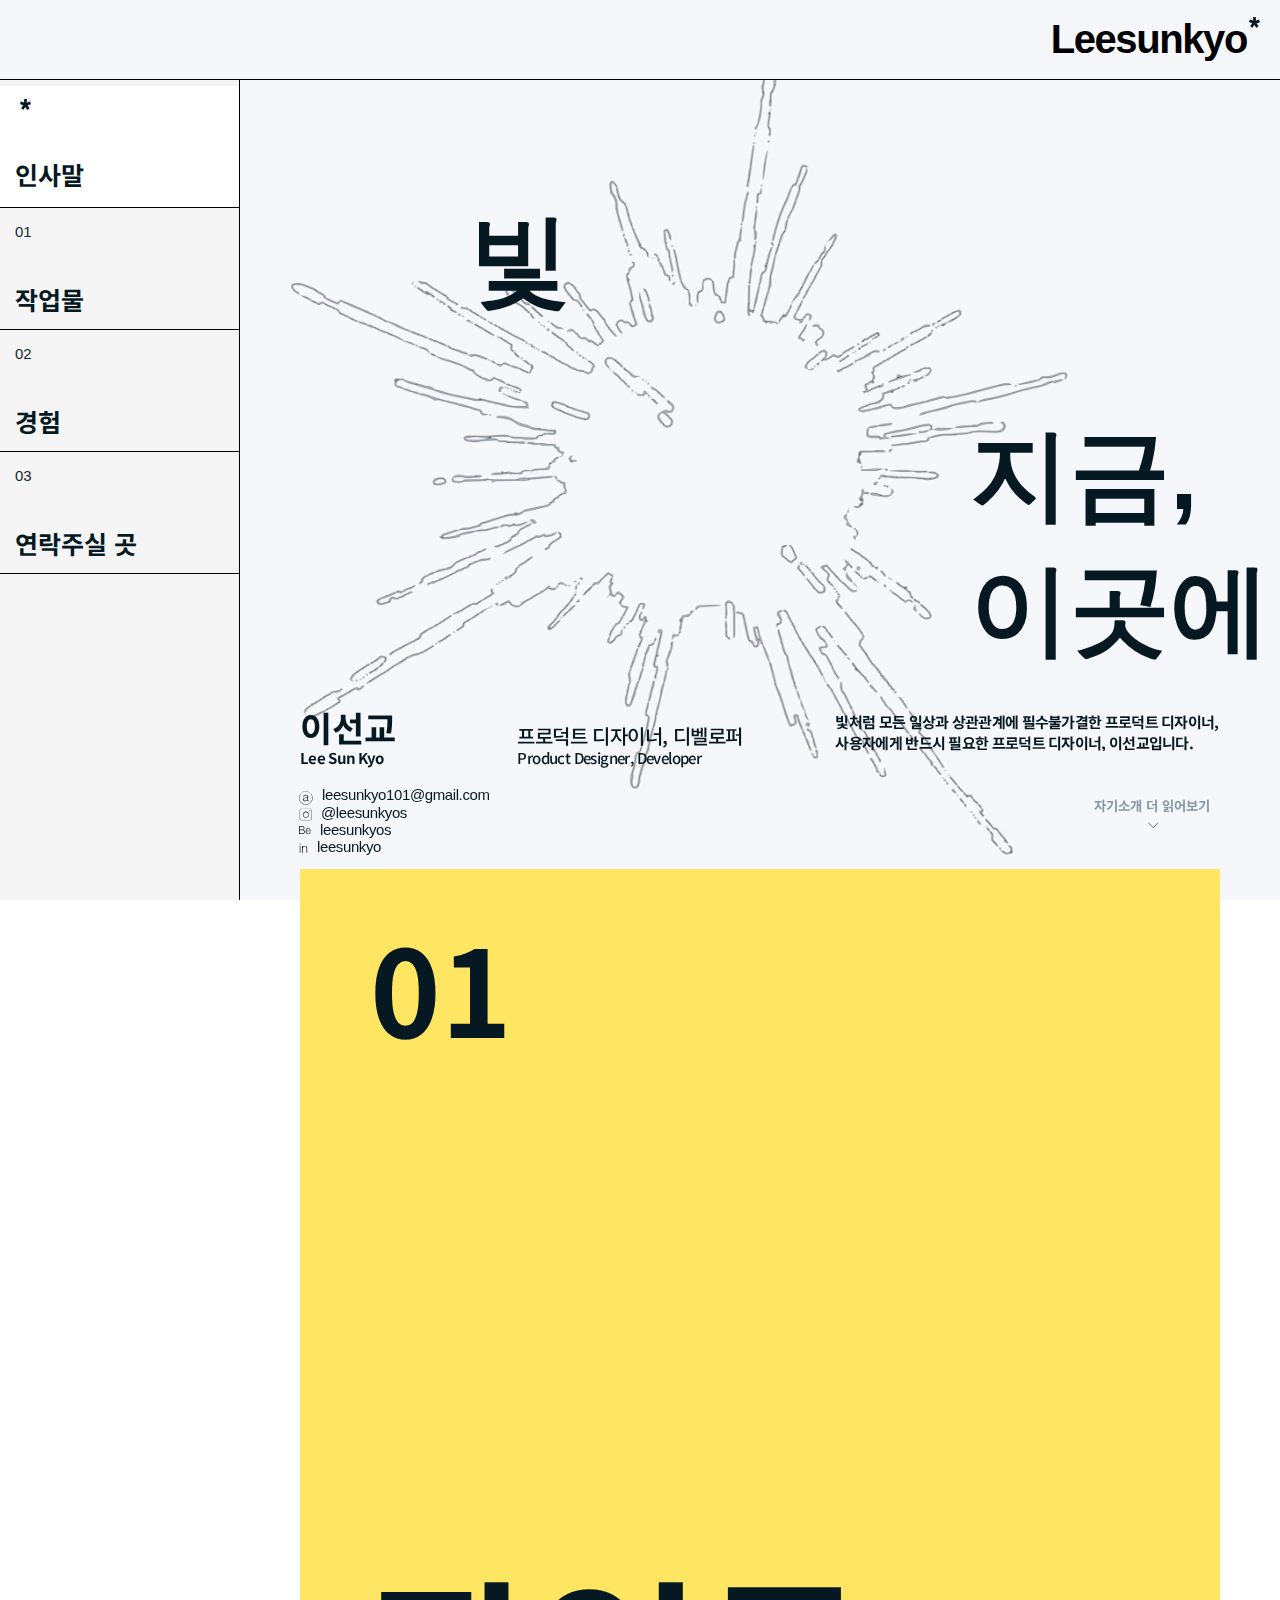
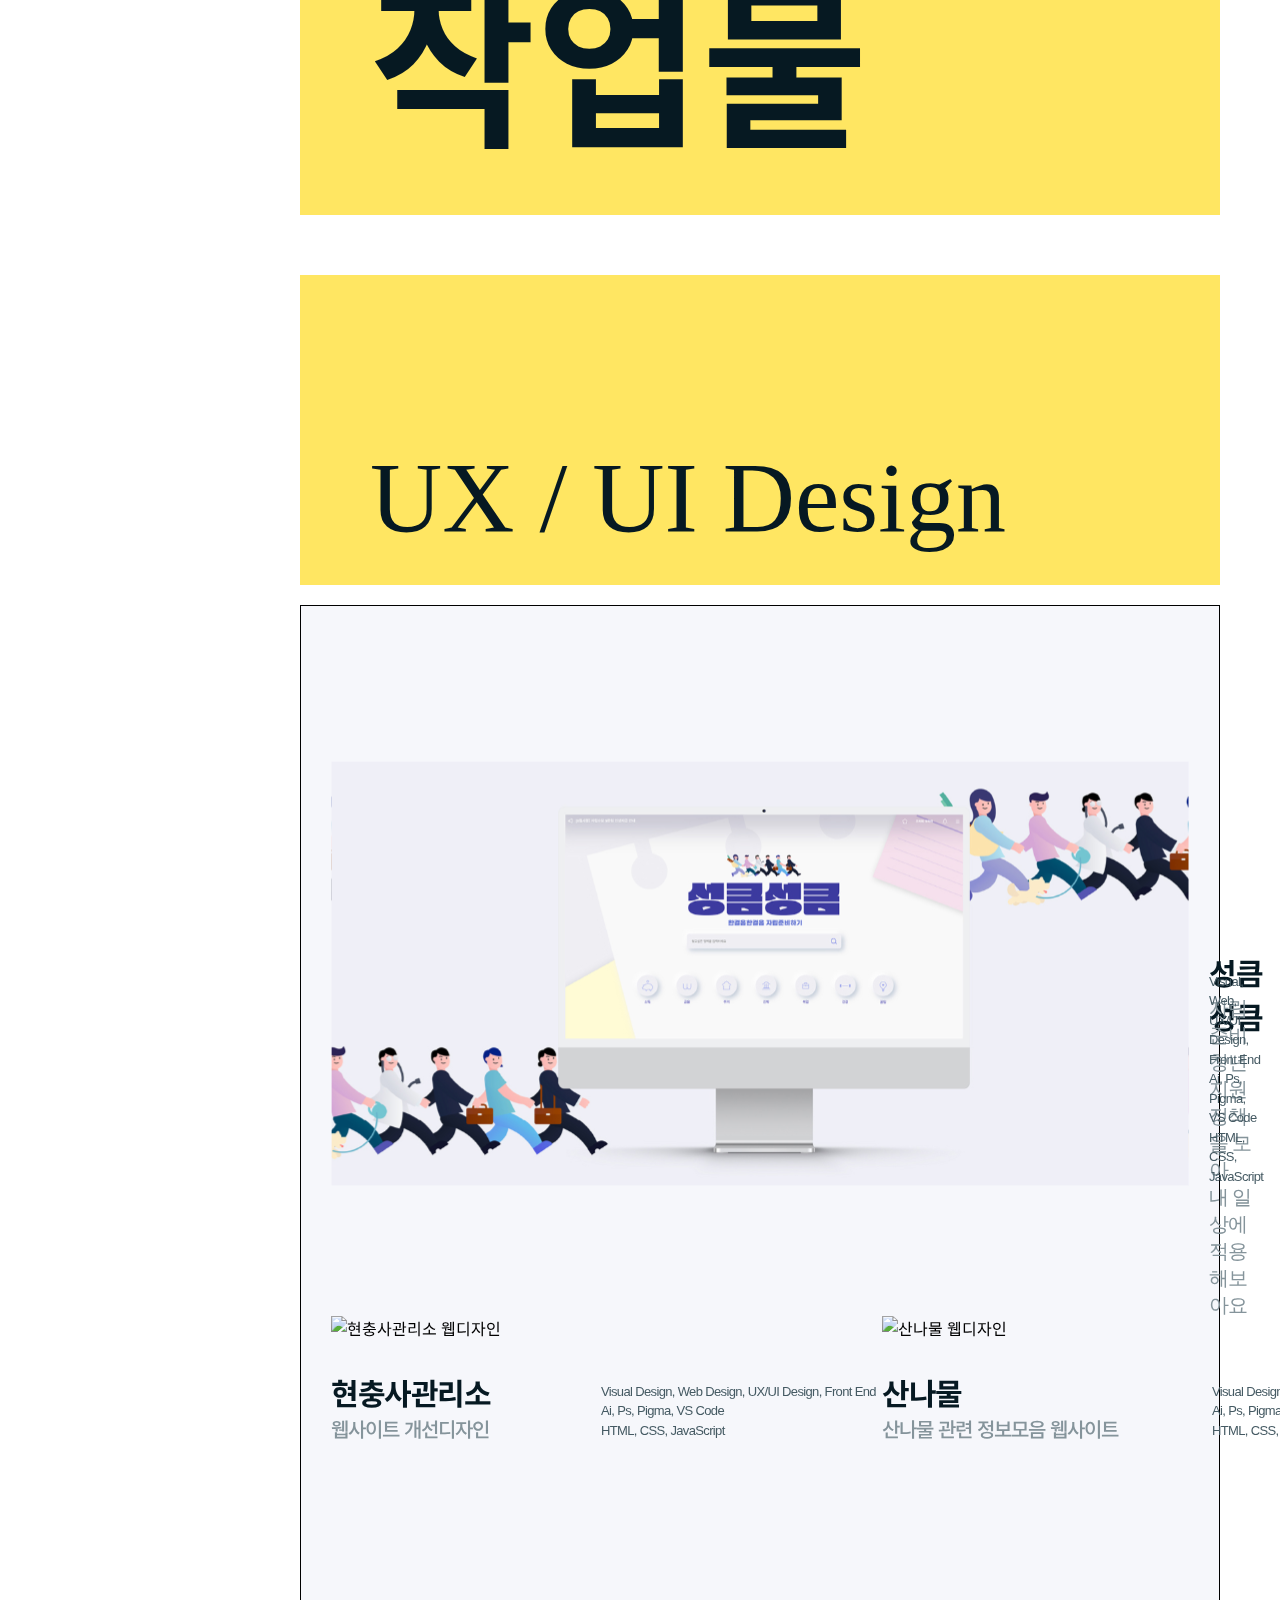
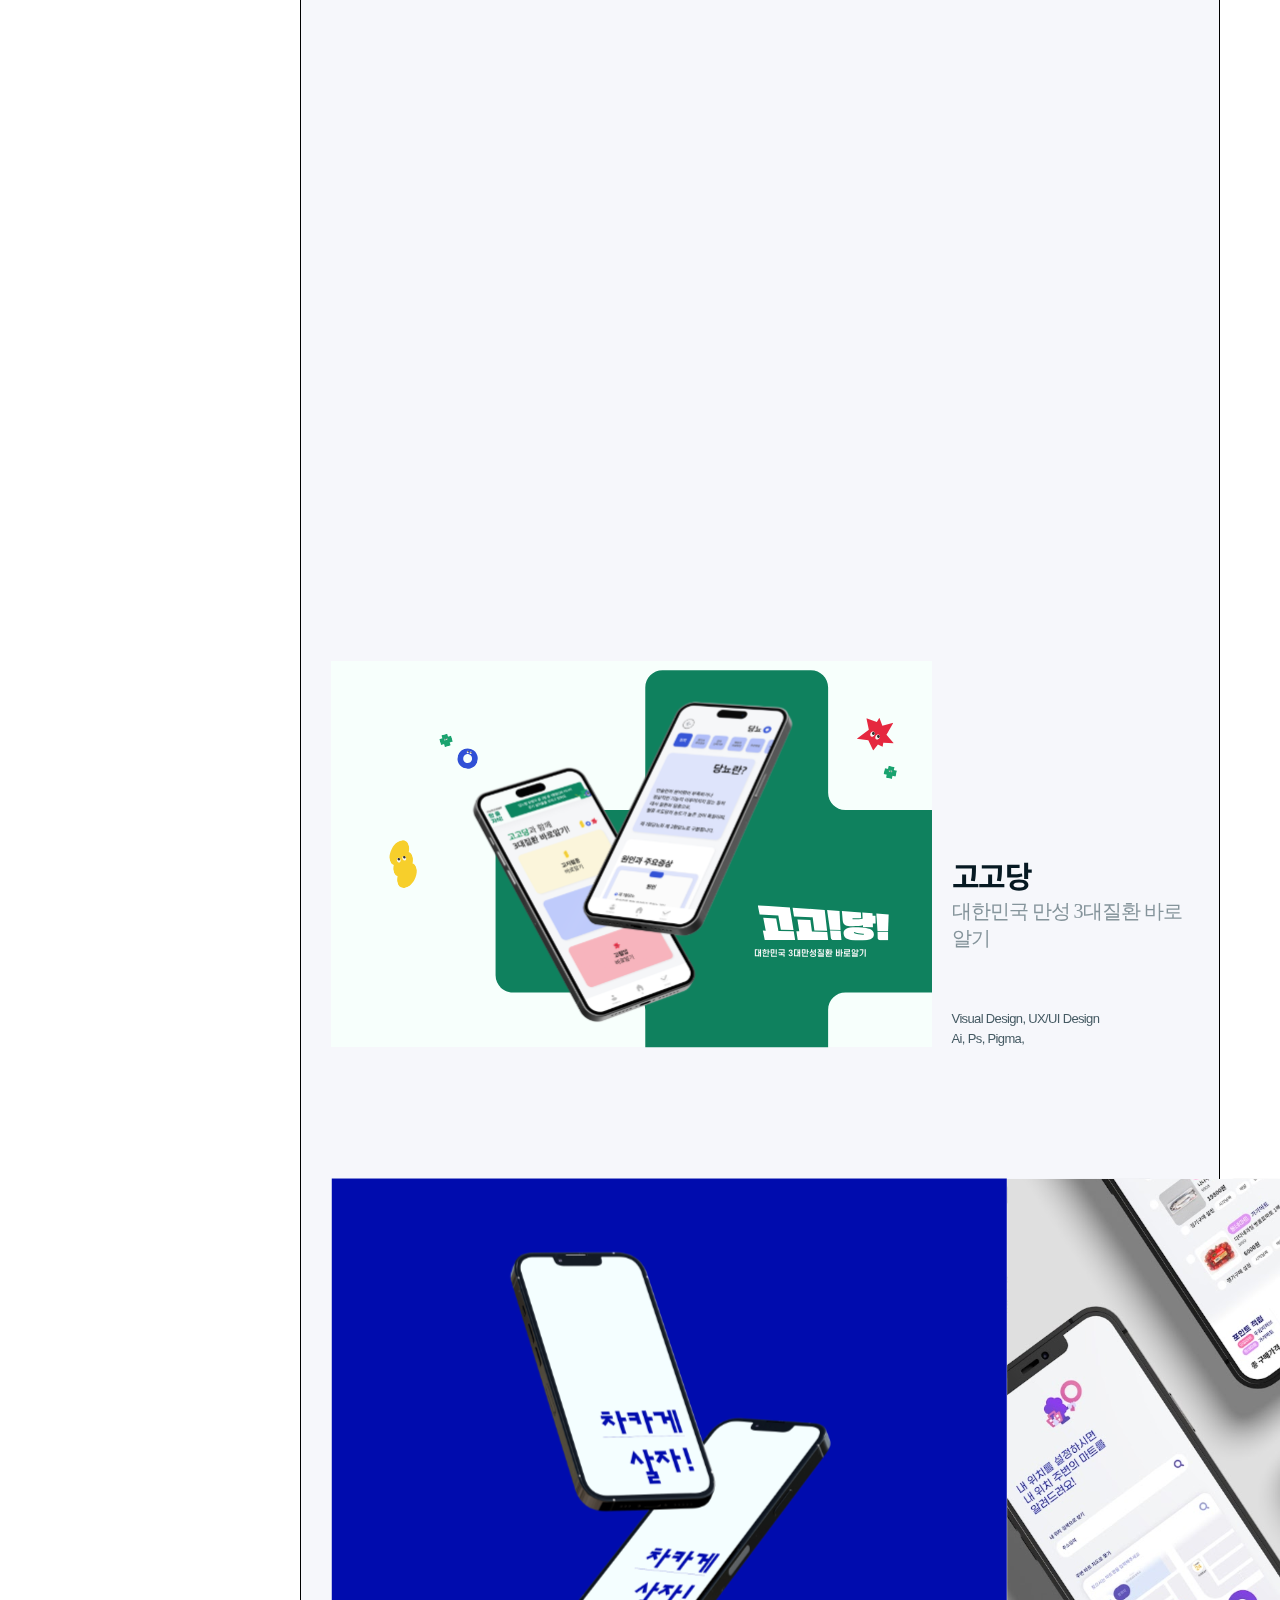
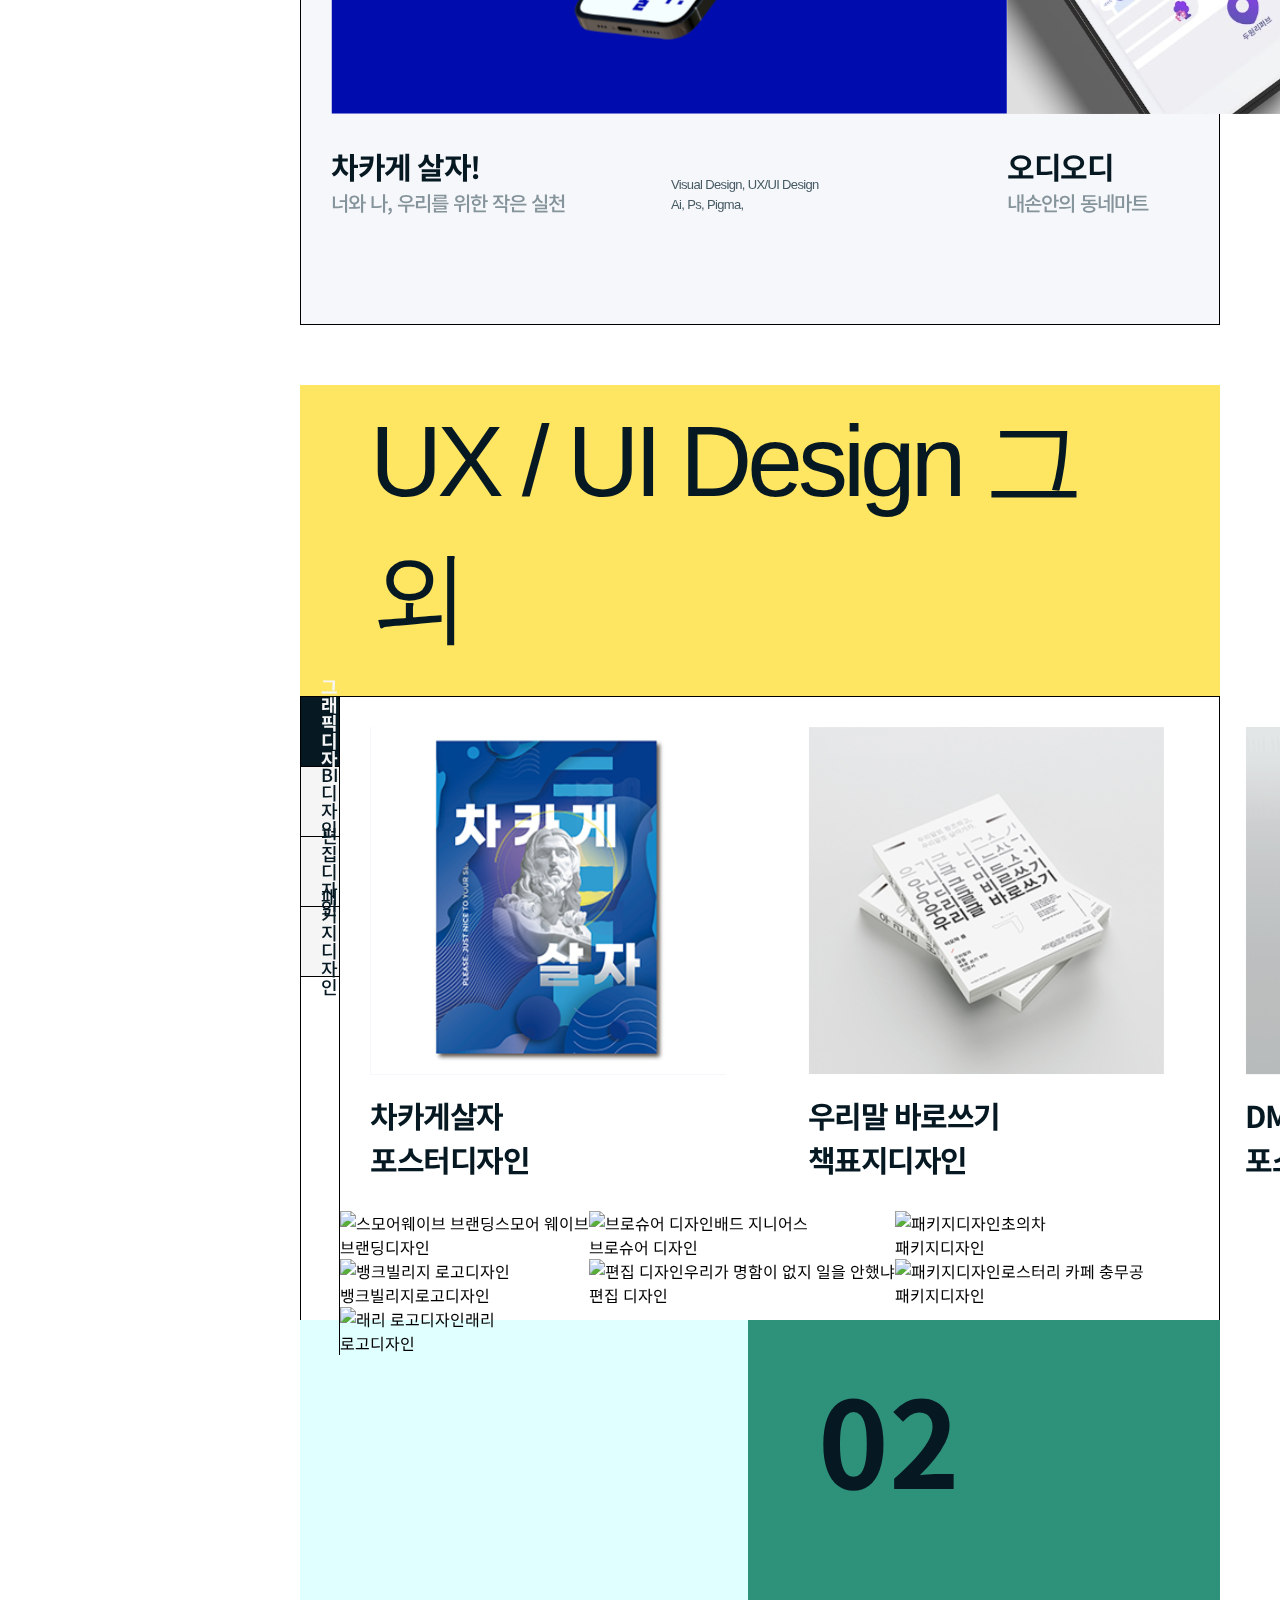
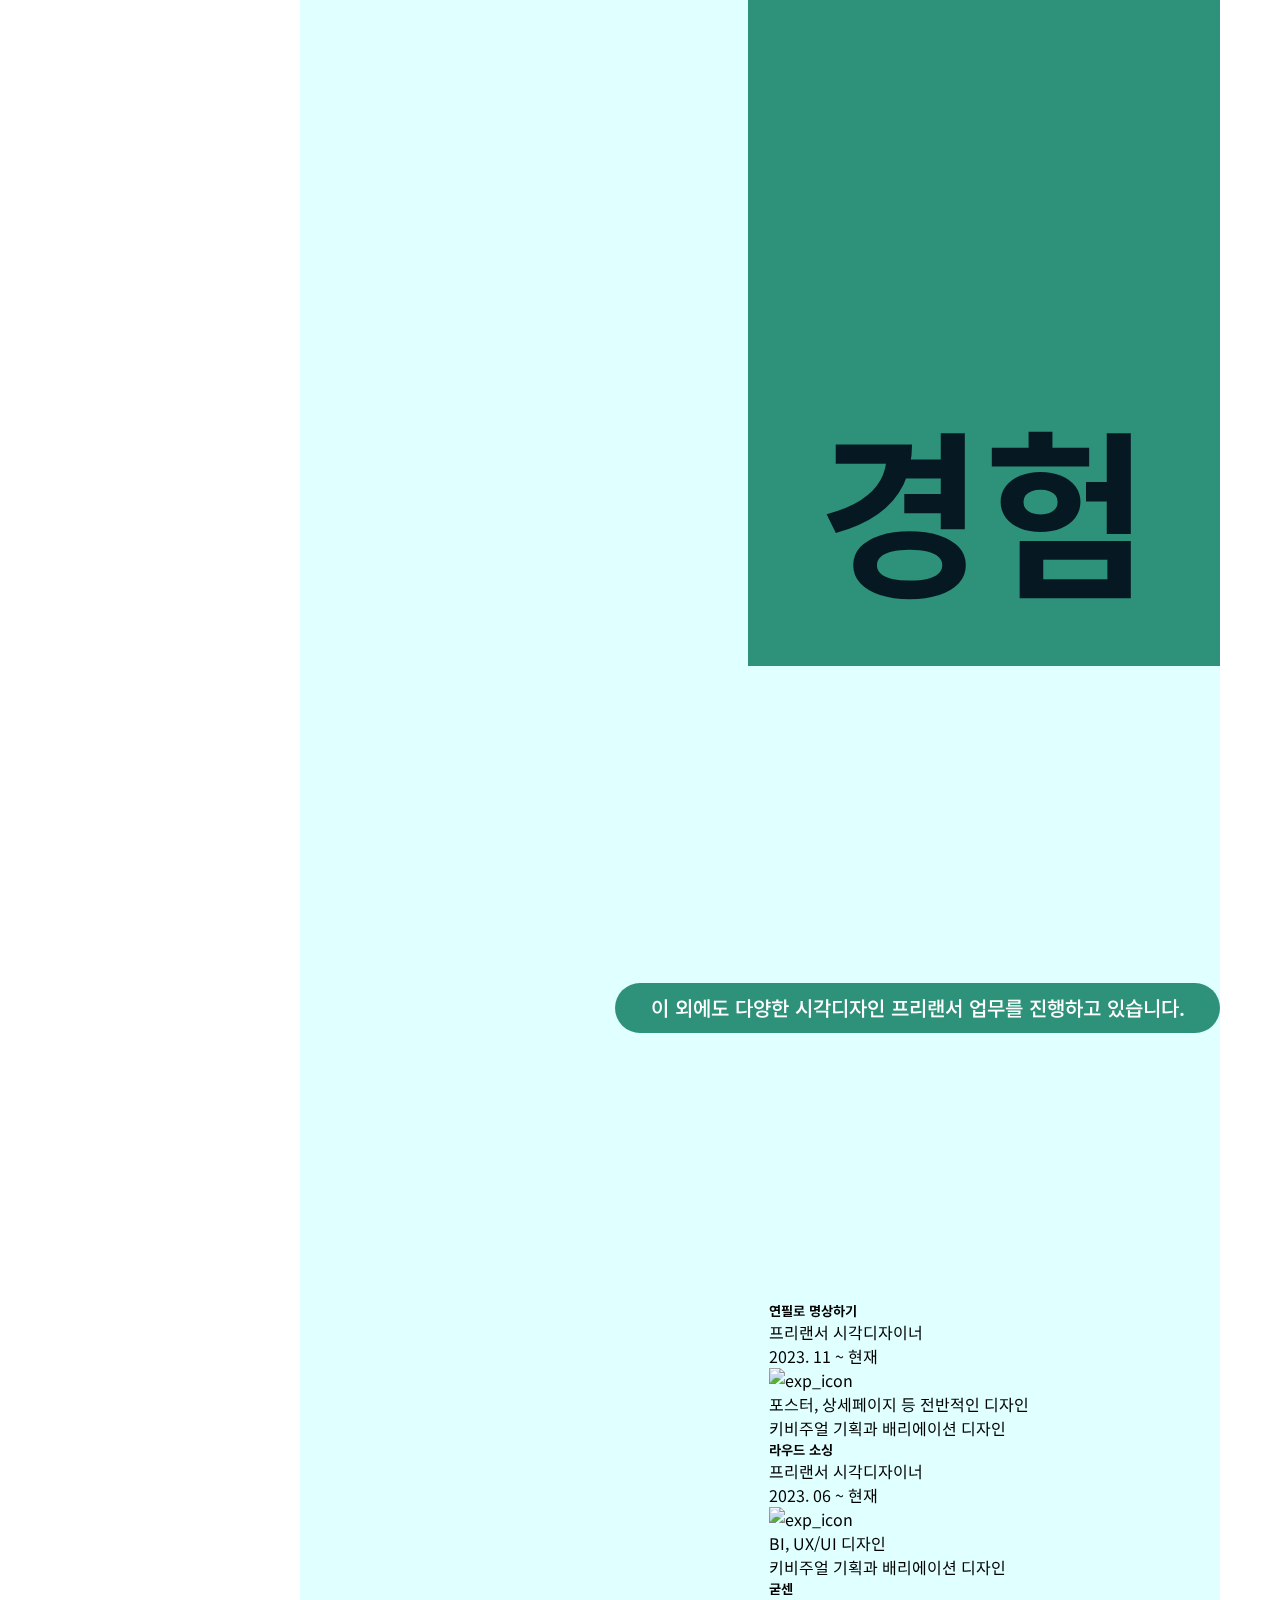
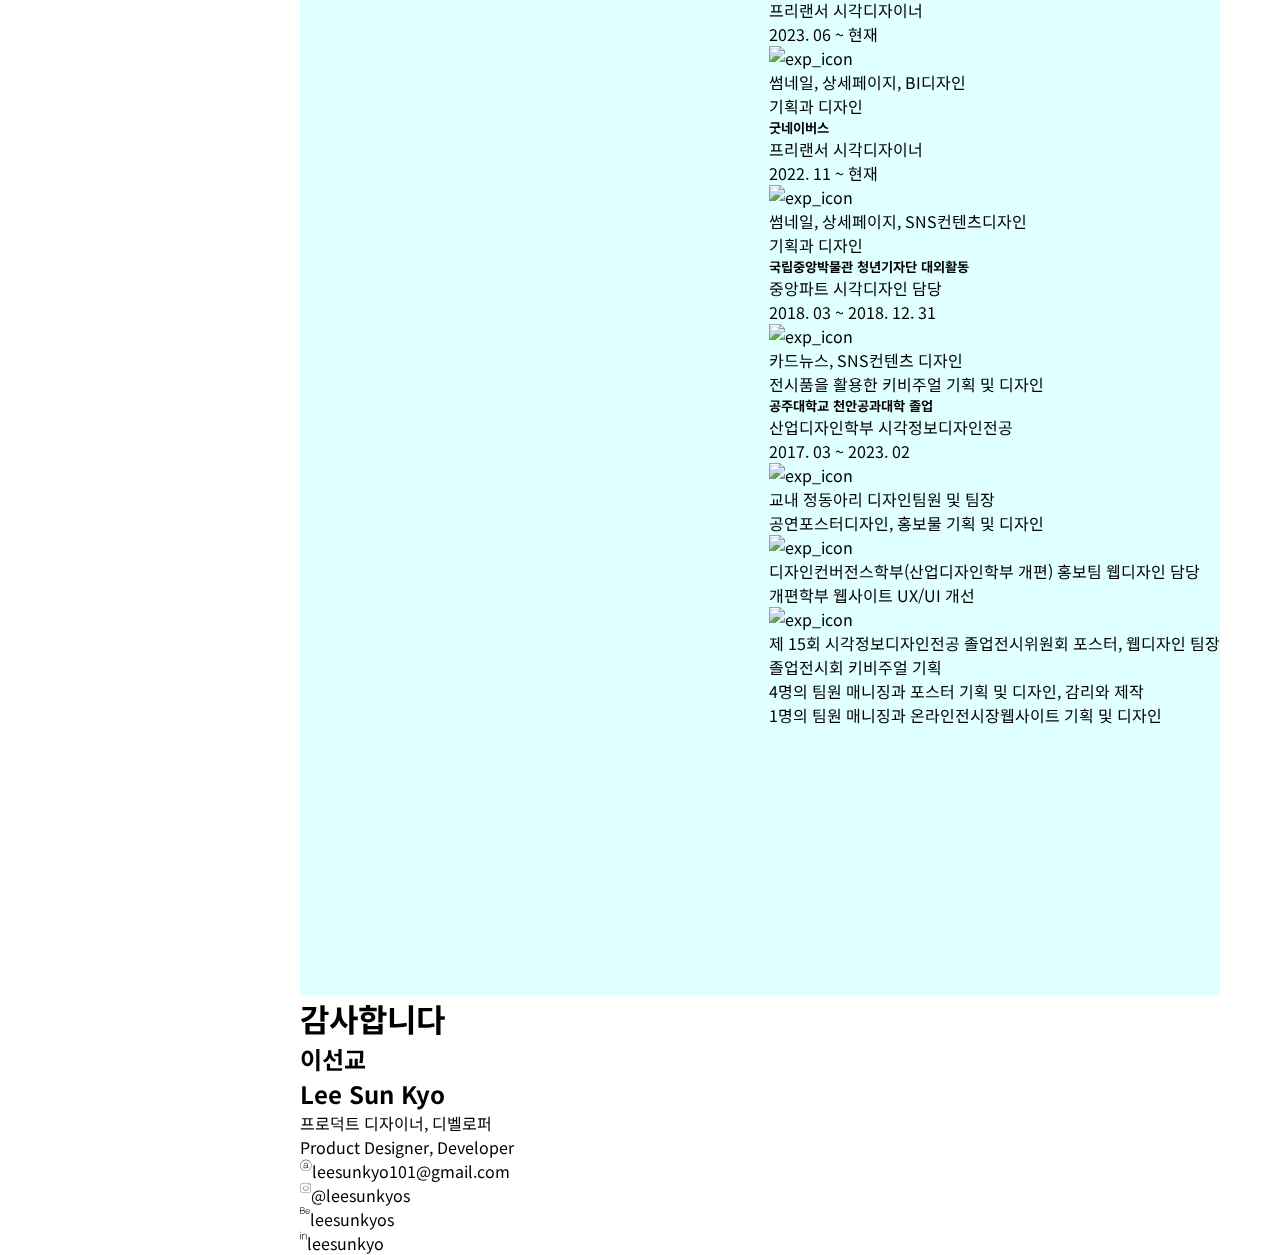
==== commit 072eedc0: "Update index.html" ====
--- a/index.html
+++ b/index.html
@@ -14,6 +14,10 @@
 </head>
 
 <body>
+    <div class="top">
+        <a href="#">TOP</a>
+    </div>
+
     <figure class="vid">
         <video autoplay muted loop>
             <source src="img/vid.mp4" type="video/mp4">
@@ -255,174 +259,302 @@
                     <div class="work_etc_box">
                         <div class="work_nav">
                             <ul>
-                                <li>그래픽디자인</li>
-                                <li>BI디자인</li>
+                                <li class="on">그래픽디자인</li>
+                                <li >BI디자인</li>
                                 <li>편집디자인</li>
                                 <li>패키지디자인</li>
                             </ul><!-- work_nav -->
                         </div><!-- work_nav -->
     
                         <div class="works_etc">
-                            <div class="works_graphic">
+                            <div class="works_graphic ">
                                 <ul class="works_graphic_txt">
                                     <li><a href="#"><img src="img/works_2_1.svg" alt="차카게살자 포스터디자인">
-                                            <br> 차카게살자<span> <br> 포스터디자인</span></a>
-                                    </li>
-                                    <li><a href="#"><img src="img/works_2_2.svg" alt="우리말바로쓰기 책표지디자인"> <br> 우리말 바로쓰기<span> <br> 책표지
-                                                디자인</span></a>
-                                    </li>
-                                    <li><a href="#"><img src="img/works_2_3.svg" alt="DMZ피스트레인 음악축제 포스터디자인"> <br> DMZ피스트레인
-                                            음악축제<span><br>포스터디자인</span></a>
+                                            <p class="w_2_tit">차카게살자</p>
+                                            <p class="w_2_sub">포스터디자인</p></a>
+                                    </li>
+                                    <li><a href="#"><img src="img/works_2_2.svg" alt="우리말바로쓰기 책표지디자인"> 
+                                        <p class="w_2_tit">우리말 바로쓰기</p>
+                                        <p class="w_2_sub">책표지디자인</p></a>
+                                    </li>
+                                    <li><a href="#"><img src="img/works_2_3.svg" alt="DMZ피스트레인 음악축제 포스터디자인">
+                                        <p class="w_2_tit">DMZ피스트레인음악축제</p>
+                                        <p class="w_2_sub">포스터디자인</p></a>
                                     </li>
                                 </ul><!-- works_oth -->
                             </div><!-- works_graphic -->
     
-                            <!-- <div class="works_BI">
+                            <div class="works_BI on">
                                 <ul class="works_BI_txt">
                                     <li><a href="#"><img src="img/works_3_1.jpg" alt="스모어웨이브 브랜딩">스모어
-                                        웨이브<span>브랜딩디자인</span></a>
-                                    </li>
-                                    <li><a href="#"><img src="img/works_3_3.jpg" alt="뱅크빌리지 로고디자인">뱅크빌리지<span>로고디자인</span></a>
-                                    </li>
-                                    <li><a href="#"><img src="img/works_3_2.jpg" alt="래리 로고디자인">래리<span>로고디자인</span></a>
-                                    </li> -->
-                                <!-- </ul> --><!-- works_BI_txt -->
-                            <!-- </div> --><!-- works_BI -->
+                                        웨이브<span> <br> 브랜딩디자인</span></a>
+                                    </li>
+                                    <li><a href="#"><img src="img/works_3_3.jpg" alt="뱅크빌리지 로고디자인"> <br> 뱅크빌리지<span>로고디자인</span></a>
+                                    </li>
+                                    <li><a href="#"><img src="img/works_3_2.jpg" alt="래리 로고디자인">래리<span> <br> 로고디자인</span></a>
+                                    </li>
+                                </ul><!-- works_BI_txt -->
+                            </div><!-- works_BI -->
     
-                            <!-- <div class="works_edit">
+                            <div class="works_edit">
                                 <ul class="works_edit_txt">
                                     <li>
-                                        <a href="#"><img src="img/works_4_1.jpg" alt="브로슈어 디자인">배드 지니어스<span>브로슈어 디자인</span></a>
+                                        <a href="#"><img src="img/works_4_1.jpg" alt="브로슈어 디자인">배드 지니어스<span> <br> 브로슈어 디자인</span></a>
                                     </li>
                                     <li>
-                                        <a href="#"><img src="img/works_4_2.jpg" alt="편집 디자인">우리가 명함이 없지 일을 안했냐<span>편집
+                                        <a href="#"><img src="img/works_4_2.jpg" alt="편집 디자인">우리가 명함이 없지 일을 안했냐<span> <br> 편집
                                                 디자인</span></a>
-                                    </li> -->
-                                <!-- </ul> --><!-- works_BI_txt -->
-                            <!-- </div> --><!-- works_edit -->
+                                    </li>
+                                </ul><!-- works_BI_txt -->
+                            </div><!-- works_edit -->
     
-                            <!-- <div class="works_pack">
+                            <div class="works_pack">
                                 <ul class="works_pack_txt">
                                     <li>
                                         <a href="#"><img src="img/works_5_1.jpg" alt="패키지디자인">초의차
-                                            <span>패키지디자인</span></a>
+                                            <span> <br> 패키지디자인</span></a>
                                     </li>
                                     <li>
-                                        <a href="#"><img src="img/works_5_2.jpg" alt="패키지디자인">로스터리 카페 충무공<span>패키지디자인</span></a>
-                                    </li> -->
-                                <!-- </ul> --><!-- works_pack_txt -->
-                            <!-- </div> --><!-- works_pack -->
+                                        <a href="#"><img src="img/works_5_2.jpg" alt="패키지디자인">로스터리 카페 충무공<span> <br> 패키지디자인</span></a>
+                                    </li>
+                                </ul><!-- works_pack_txt -->
+                            </div><!-- works_pack -->
                         </div><!-- works_etc -->      
                     </div><!-- work_ect_box -->
                  </div><!-- works_cont_2 -->
             </div><!-- works -->
 
             <div class="expierences">
-                .e_box_
                 <div class="t_exps_box">
                     <h4>02</h4>
                     <h2>경험</h2>
                 </div><!-- t_exps -->
                 <div class="ext_refer">
-                    이 외에도 다양한 시각디자인 프리랜서 업무를 진행하고 있습니다.
+                    <p>
+                        이 외에도 다양한 시각디자인 프리랜서 업무를 진행하고 있습니다.
+                    </p>
                 </div><!-- ext_refer -->
                 <div class="expierences_txt">
-                    <div class="exp1">
-                        <div class="exp1_left">
+                    <div class="exp">
+                        <div class="exp_left">
                             <h5>
                                 연필로 명상하기
                             </h5>
-                            <p>프리랜서 시각디자이너 <span>2023. 11 ~ 현재</span></p>
+                            <p class="exp_left_tit">프리랜서 시각디자이너</p>
+                            <p class="exp_left_period">2023. 11 ~ 현재</p>
                         </div><!-- exp1_left -->
-                        <div class="exp1_right">
-                            <ul>
-                                <li>포스터, 상세페이지 등 전반적인 디자인</li>
-                                <li>키비주얼 기획과 배리에이션 디자인</li>
-                            </ul>
-                        </div>
-                    </div><!-- exp1 -->
-
-                    <div class="exp2">
-                        <div class="exp2_left">
+                        <div class="exp_right">
+                            <div class="exp_right_txt">
+                                <img src="./img/exp_icon.svg" alt="exp_icon">
+                                <p class="exp_right_tit">
+                                    포스터, 상세페이지 등 전반적인 디자인
+                                </p><!-- exp_right_tit --> 
+                            </div><!-- exp_right_txt -->
+                            <div class="exp_right_txt_sub">
+                                <div class="icon"></div>
+                                <p class="exp_right_sub">
+                                    키비주얼 기획과 배리에이션 디자인
+                                </p><!-- exp_right_sub -->
+                            </div><!-- exp_right_txt_sub --> 
+                        </div><!-- exp_right -->
+                    </div><!-- exp -->
+
+                    <div class="exp">
+                        <div class="exp_left">
                             <h5>
                                 라우드 소싱
                             </h5>
-                            <p>프리랜서 시각디자이너 <span>2023. 06 ~ 현재</span></p>
-                        </div><!-- exp1_left -->
-                        <div class="exp2_right">
-                            <ul>
-                                <li>BI, UX/UI 디자인</li>
-                                <li>키비주얼 기획과 배리에이션 디자인</li>
-                            </ul>
-                        </div>
+                            <p class="exp_left_tit">프리랜서 시각디자이너</p>
+                            <p class="exp_left_period">2023. 06 ~ 현재</p>
+                        </div><!-- exp_left -->
+                        <div class="exp_right">
+                            <div class="exp_right_txt">
+                                <img src="./img/exp_icon.svg" alt="exp_icon">
+                                <p class="exp_right_tit">
+                                    BI, UX/UI 디자인
+                                </p><!-- exp_right_tit -->
+                            </div><!-- exp_right_txt -->
+                            <div class="exp_right_txt_sub">
+                                <div class="icon"></div>
+                                <p class="exp_right_sub">
+                                    키비주얼 기획과 배리에이션 디자인
+                                </p>
+                            </div><!-- exp_right_txt_sub -->
+                        </div><!-- exp_right -->
                     </div><!-- exp2 -->
 
-                    <div class="exp3">
-                        <div class="exp3_left">
+                    <div class="exp">
+                        <div class="exp_left">
                             <h5>
                                 굳센
                             </h5>
-                            <p>프리랜서 시각디자이너 <span>2023. 06 ~ 현재</span></p>
+                            <p class="exp_left_tit">프리랜서 시각디자이너</p>
+                            <p class="exp_left_period">2023. 06 ~ 현재</p>
                         </div><!-- exp1_left -->
-                        <div class="exp3_right">
-                            <ul>
-                                <li>썸네일, 상세페이지, BI디자인</li>
-                                <li>기획과 디자인</li>
-                            </ul>
-                        </div>
-                    </div><!-- exp3 -->
-
-                    <div class="exp4">
-                        <div class="exp4_left">
+                        <div class="exp_right">
+                            <div class="exp_right_txt">
+                                <img src="./img/exp_icon.svg" alt="exp_icon">
+                                    <p class="exp_right_tit">
+                                        썸네일, 상세페이지, BI디자인
+                                    </p><!-- exp_right_tit --> 
+                                </div><!-- exp_right_txt -->
+                                <div class="exp_right_txt_sub">
+                                    <div class="icon"></div>
+                                    <p class="exp_right_sub">
+                                        기획과 디자인
+                                    </p><!-- exp_right_sub -->
+                                </div><!-- exp_right_txt_sub --> 
+                        </div><!-- exp_right -->
+                    </div><!-- exp -->
+
+                    <div class="exp">
+                        <div class="exp_left">
                             <h5>
                                 굿네이버스
                             </h5>
-                            <p>프리랜서 시각디자이너 <span>2022. 11 ~ 현재</span></p>
-                        </div><!-- exp1_left -->
-                        <div class="exp4_right">
-                            <ul>
-                                <li>썸네일, 상세페이지, SNS컨텐츠디자인</li>
-                                <li>기획과 디자인</li>
-                            </ul>
-                        </div>
-                    </div><!-- exp4 -->
-
-                    <div class="exp5">
-                        <div class="exp5_left">
+                            <p class="exp_left_tit">프리랜서 시각디자이너</p>
+                            <p class="exp_left_period">2022. 11 ~ 현재</p>
+                        </div><!-- exp_left -->
+                        <div class="exp_right">
+                            <div class="exp_right_txt">
+                                <img src="./img/exp_icon.svg" alt="exp_icon">
+                                <p class="exp_right_tit">
+                                    썸네일, 상세페이지, SNS컨텐츠디자인
+                                </p><!-- exp_right_tit -->
+                            </div><!-- exp_right_txt -->
+                            <div class="exp_right_txt_sub">
+                                <div class="icon"></div>
+                                <p class="exp_right_sub">
+                                    기획과 디자인
+                                </p><!-- exp_right_sub -->
+                            </div><!-- exp_right_txt_sub -->
+                        </div><!-- exp_right -->
+                    </div><!-- exp -->
+
+                    <div class="exp">
+                        <div class="exp_left">
                             <h5>
                                 국립중앙박물관 청년기자단 대외활동
                             </h5>
-                            <p>중앙파트 시각디자인 담당 <span>2018. 03 ~ 2018. 12. 31</span></p>
+                            <p class="exp_left_tit">중앙파트 시각디자인 담당</p> 
+                            <p class="exp_left_period">2018. 03 ~ 2018. 12. 31</p>
                         </div><!-- exp5_left -->
-                        <div class="exp5_right">
-                            <ul>
-                                <li>카드뉴스, SNS컨텐츠 디자인</li>
-                                <li>전시품을 활용한 키비주얼 기획 및 디자인</li>
-                            </ul>
+                        <div class="exp_right">
+                            <div class="exp_right_txt">
+                                <img src="./img/exp_icon.svg" alt="exp_icon">
+                                <p class="exp_right_tit">
+                                    카드뉴스, SNS컨텐츠 디자인
+                                </p><!-- exp_right_tit -->
+                            </div><!-- exp_right_txt -->
+                            <div class="exp_right_txt_sub">
+                                <div class="icon"></div>
+                                <p class="exp_right_sub">
+                                    전시품을 활용한 키비주얼 기획 및 디자인
+                                </p><!-- exp_right_sub -->
+                            </div><!-- exp_right_txt_sub -->
                         </div><!-- exp5_right -->
-                    </div><!-- exp5 -->
-
-                    <div class="exp2">
-                        <div class="exp2_left">
+                    </div><!-- exp -->
+
+                    <div class="exp">
+                        <div class="exp_left">
                             <h5>
-                                라우드 소싱
+                                공주대학교 천안공과대학 졸업
                             </h5>
-                            <p>프리랜서 시각디자이너 <span>2023. 06 ~ 현재</span></p>
+                            <p class="exp_left_tit">산업디자인학부 시각정보디자인전공</p>
+                            <p class="exp_left_period">2017. 03 ~ 2023. 02</p>
                         </div><!-- exp1_left -->
-                        <div class="exp2_right">
-                            <ul>
-                                <li>BI, UX/UI 디자인</li>
-                                <li>키비주얼 기획과 배리에이션 디자인</li>
-                            </ul>
-                        </div>
-                    </div><!-- exp2 -->
-                </div>
+                        <div class="exp_right">
+                            <div class="exp_right_box">
+                                <div class="exp_right_txt">
+                                    <img src="./img/exp_icon.svg" alt="exp_icon">
+                                    <p class="exp_right_tit">
+                                        교내 정동아리 디자인팀원 및 팀장
+                                    </p><!-- exp_right_tit -->
+                                </div><!-- exp_right_txt -->
+                                <div class="exp_right_txt_sub">
+                                    <div class="icon"></div>
+                                    <p class="exp_right_sub">
+                                        공연포스터디자인, 홍보물 기획 및 디자인
+                                    </p><!-- exp_right_sub -->
+                                </div><!-- exp_right_txt_sub -->
+                            </div>
+
+                            <div class="exp_right_box">
+                                <div class="exp_right_txt">
+                                    <img src="./img/exp_icon.svg" alt="exp_icon">
+                                    <p class="exp_right_tit">
+                                        디자인컨버전스학부(산업디자인학부 개편) 홍보팀 웹디자인 담당
+                                    </p><!-- exp_right_tit -->
+                                </div><!-- exp_right_txt -->
+                                <div class="exp_right_txt_sub">
+                                    <div class="icon"></div>
+                                    <p class="exp_right_sub">
+                                        개편학부 웹사이트 UX/UI 개선
+                                    </p><!-- exp_right_sub -->
+                                </div><!-- exp_right_txt_sub -->
+                            </div><!-- exp_right_box -->
+
+                            <div class="exp_right_box">
+                                <div class="exp_right_txt">
+                                    <img src="./img/exp_icon.svg" alt="exp_icon">
+                                    <p class="exp_right_tit">
+                                        제 15회 시각정보디자인전공 졸업전시위원회 포스터, 웹디자인 팀장
+                                    </p><!-- exp_right_tit -->
+                                </div><!-- exp_right_txt -->
+                                <div class="exp_right_txt_sub">
+                                    <div class="icon"></div>
+                                    <p class="exp_right_sub">
+                                        졸업전시회 키비주얼 기획
+                                    </p><!-- exp_right_sub -->
+                                </div>
+                                <div class="exp_right_txt_sub">
+                                    <div class="icon"></div>
+                                    <p class="exp_right_sub">
+                                        4명의 팀원 매니징과 포스터 기획 및 디자인, 감리와 제작
+                                    </p><!-- exp_right_sub -->
+                                </div>
+                                <div class="exp_right_txt_sub">
+                                    <div class="icon"></div>
+                                    <p class="exp_right_sub">
+                                        1명의 팀원 매니징과 온라인전시장웹사이트 기획 및 디자인
+                                    </p><!-- exp_right_sub -->
+                                </div><!-- exp_right_txt_sub -->
+                            </div>
+                        </div><!-- exp_right -->
+                    </div><!-- exp -->
+                </div><!-- expierences_txt -->
             </div><!-- expierence -->
 
+            <div class="contact">
+                <h1>감사합니다</h1>
+                <div class="contact_info">
+                    <div class="cont_name">
+                        <h2>이선교
+                            <br>
+                            <span class="name">
+                                Lee Sun Kyo
+                            </span>
+                        </h2>
+                    </div><!-- cont_name -->
+                    <div class="cont_job">
+                        <p>프로덕트 디자이너, 디벨로퍼
+                            <span> <br> Product Designer, Developer</span>
+                        </p>
+                    </div><!-- cont_job -->
+                </div><!-- contact_info -->
+                <div class="cont_sns">
+                    <ul>
+                        <li><img src="img/sns_1.svg" alt="email">leesunkyo101@gmail.com</li>
+                        <li><img src="img/sns_2.svg" alt="email">@leesunkyos</li>
+                        <li><img src="img/sns_3.svg" alt="email">leesunkyos</li>
+                        <li><img src="img/sns_4.svg" alt="email">leesunkyo</li>
+                    </ul>
+                </div><!-- cont_sns -->
+            </div><!-- contact -->
         </div>
 
 
     </main>
 </body>
 
-</html>+</html>
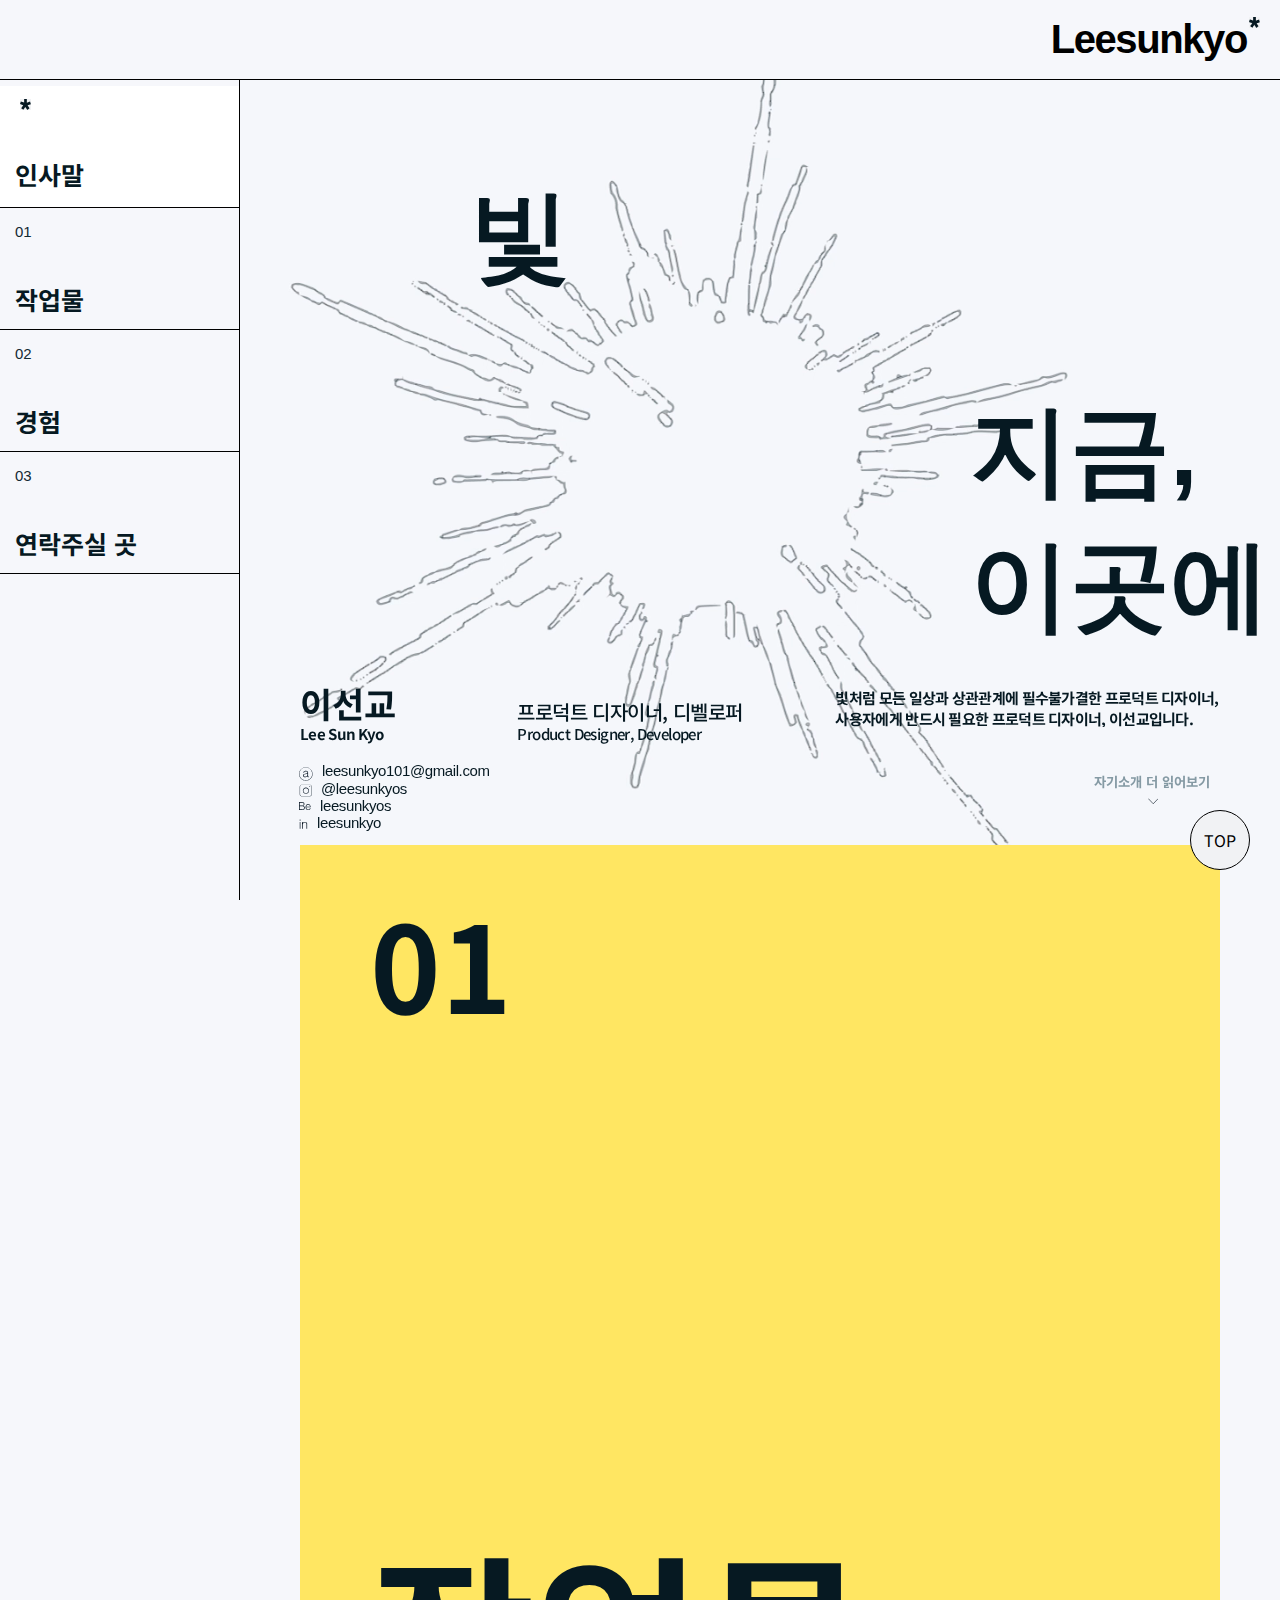
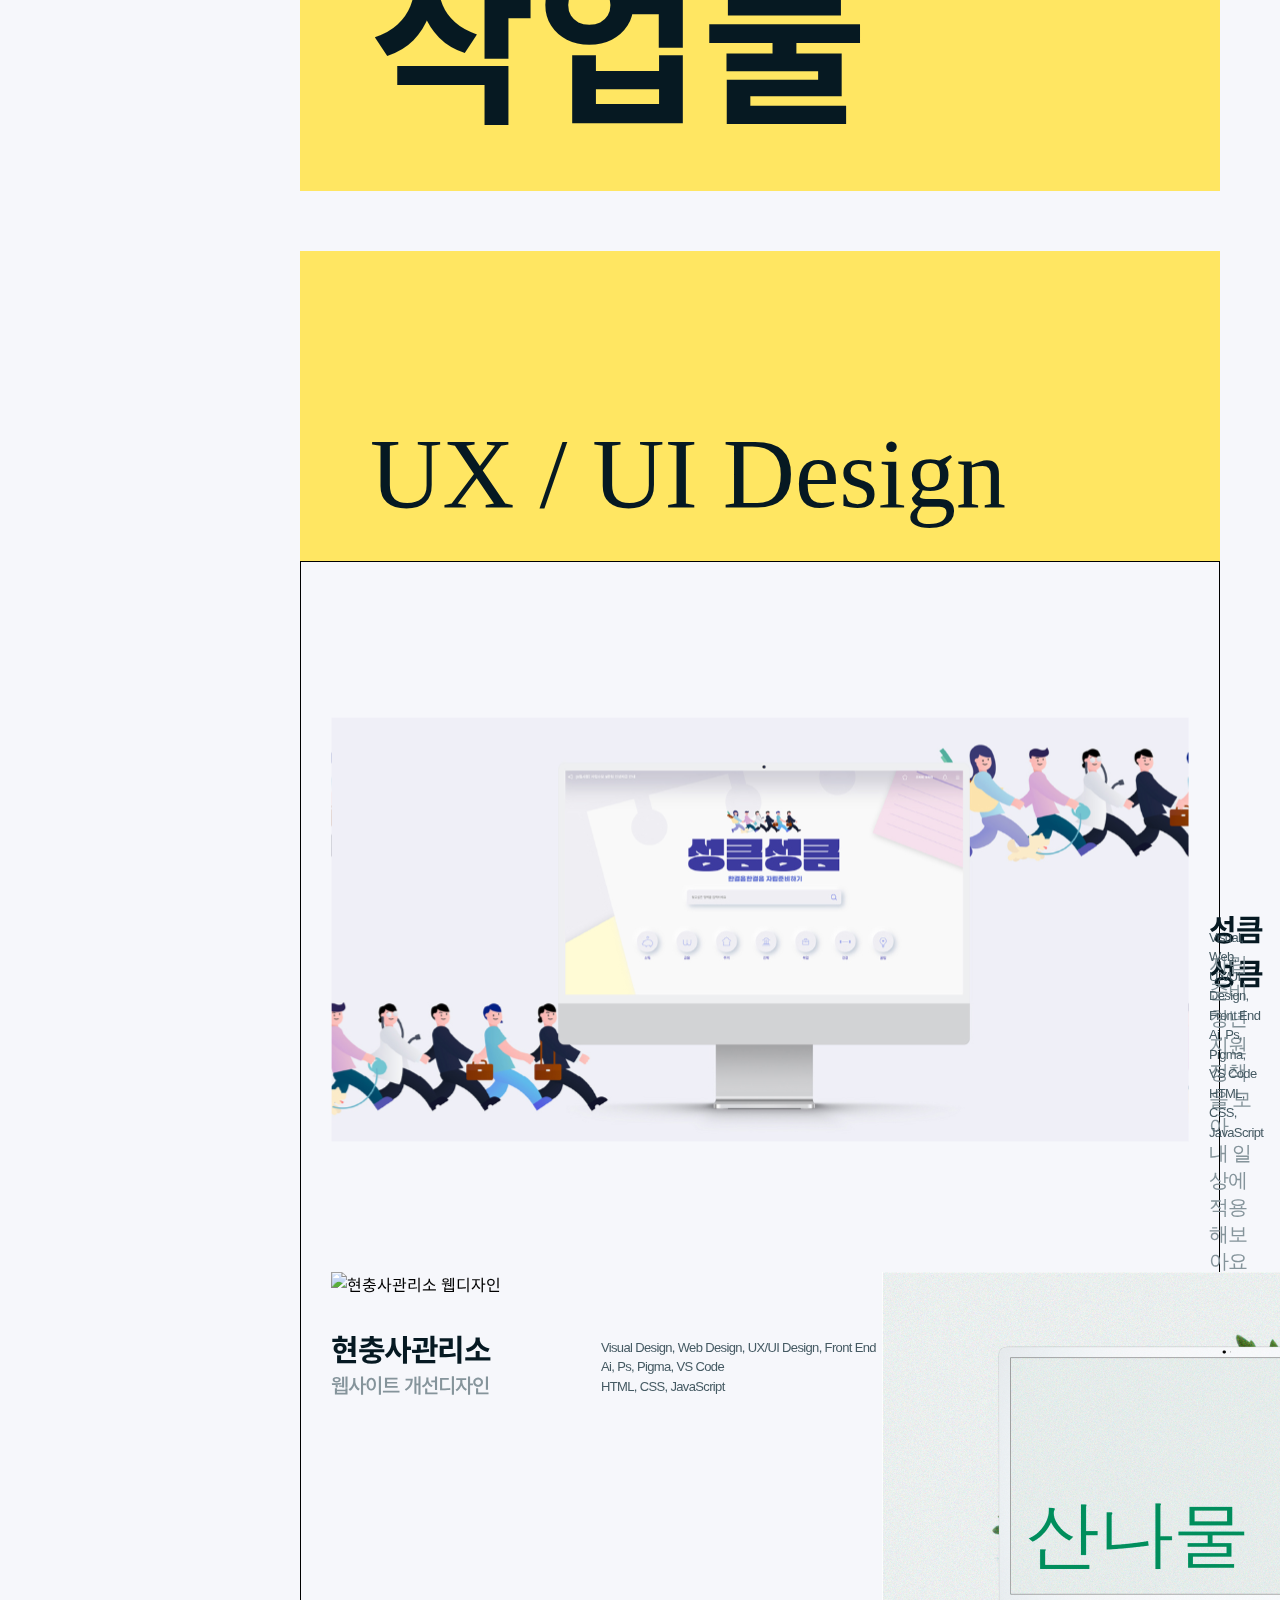
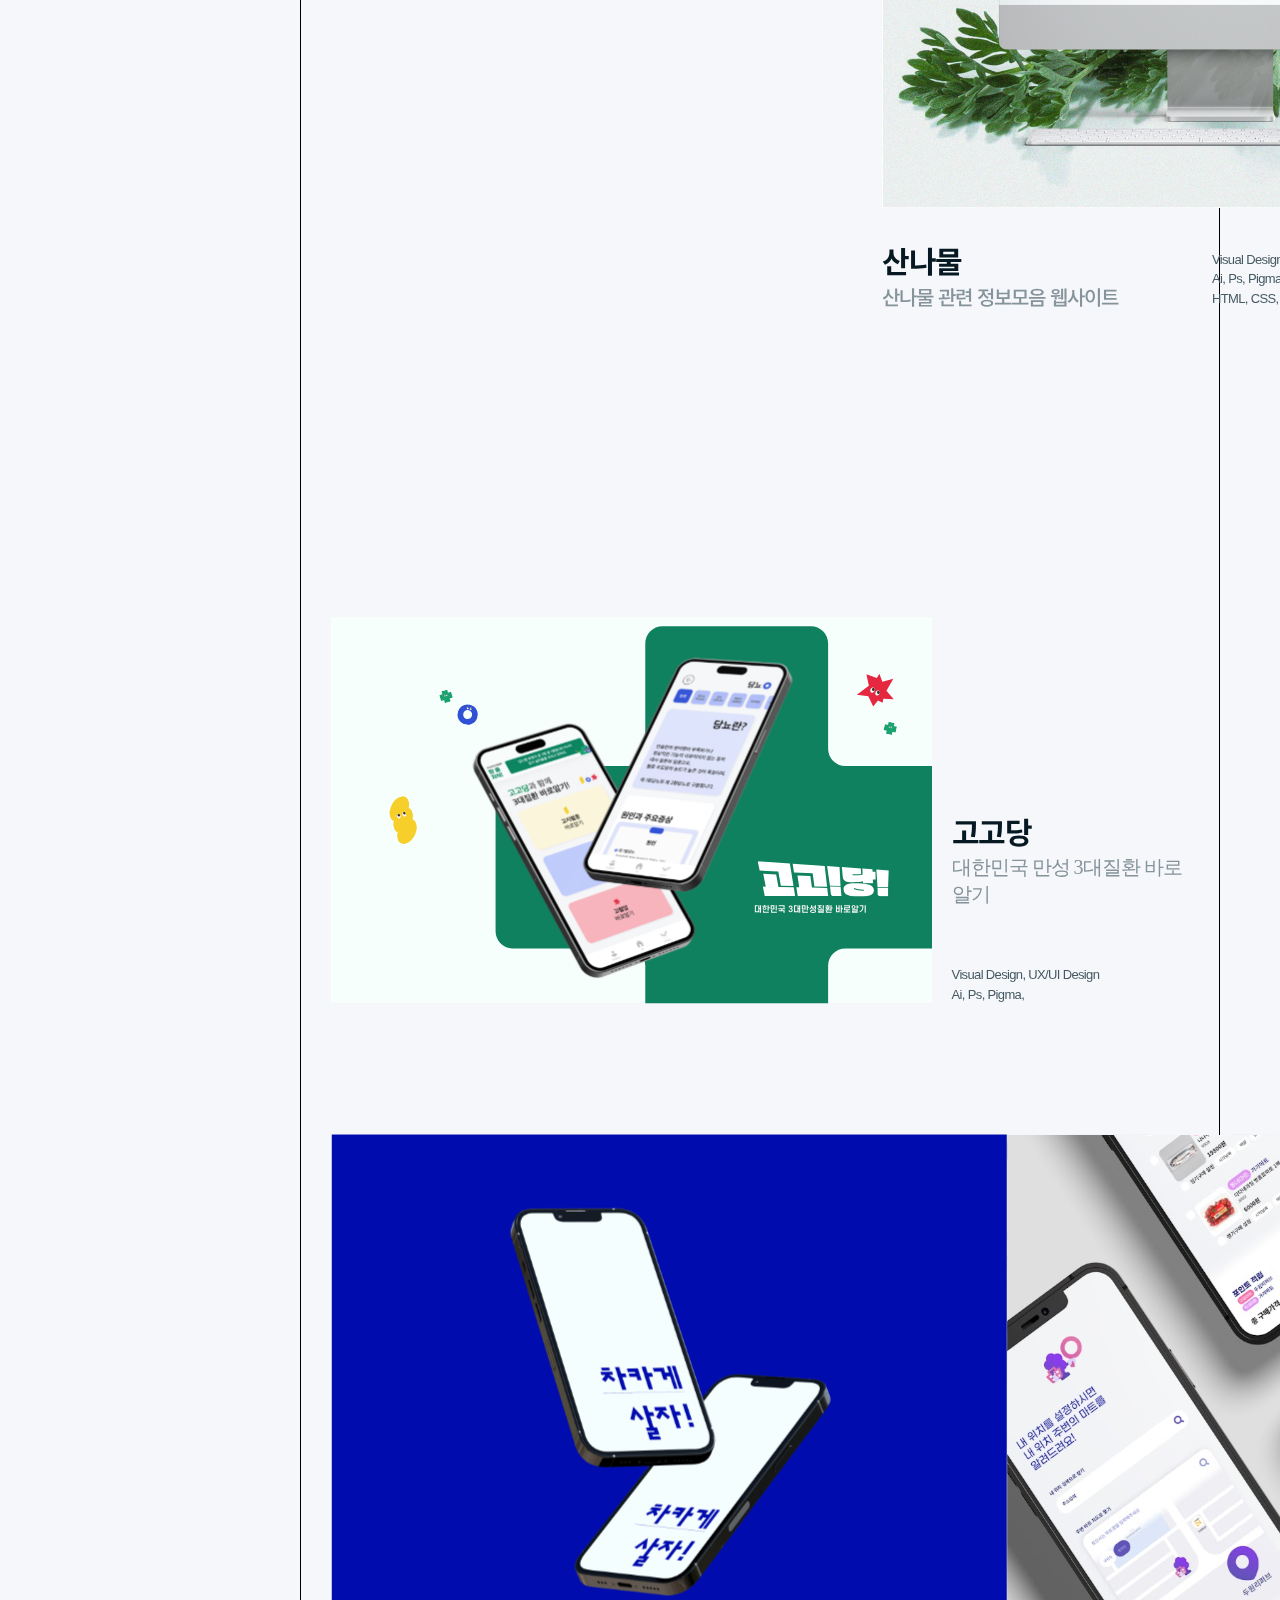
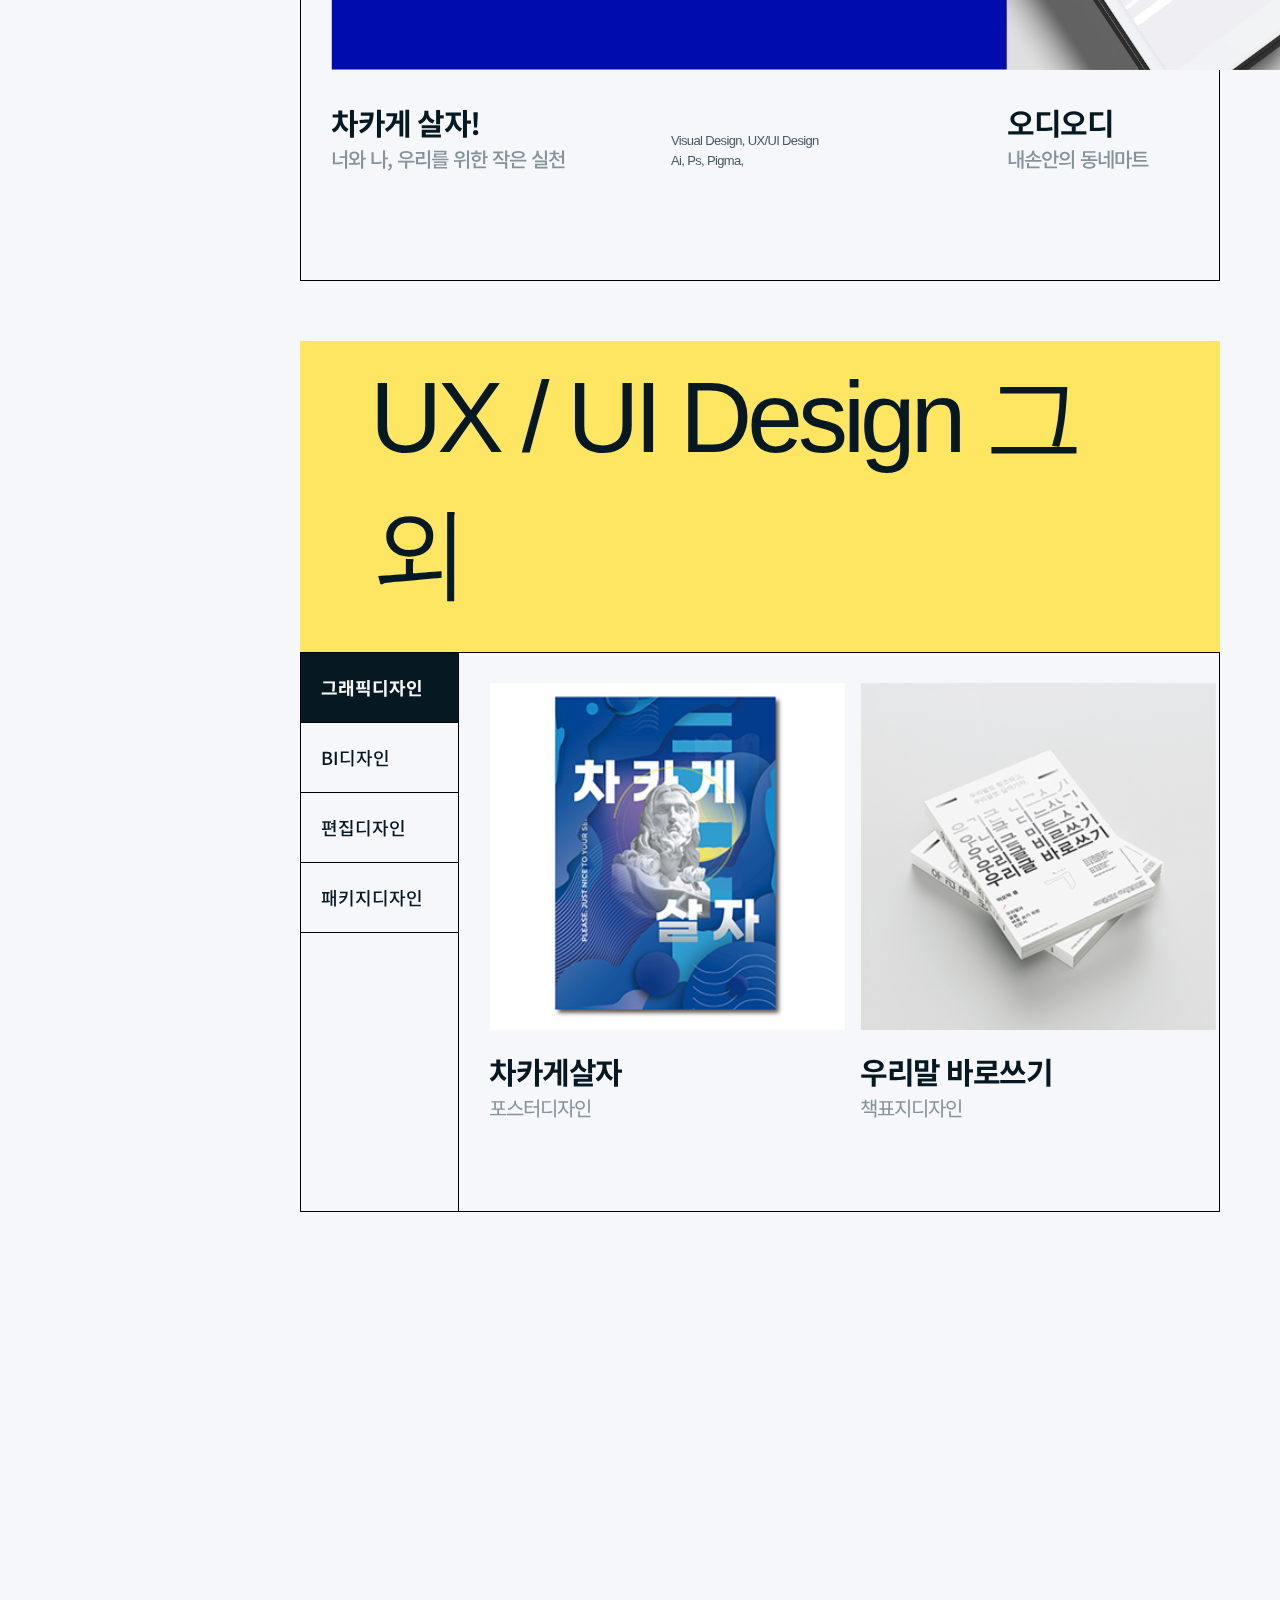
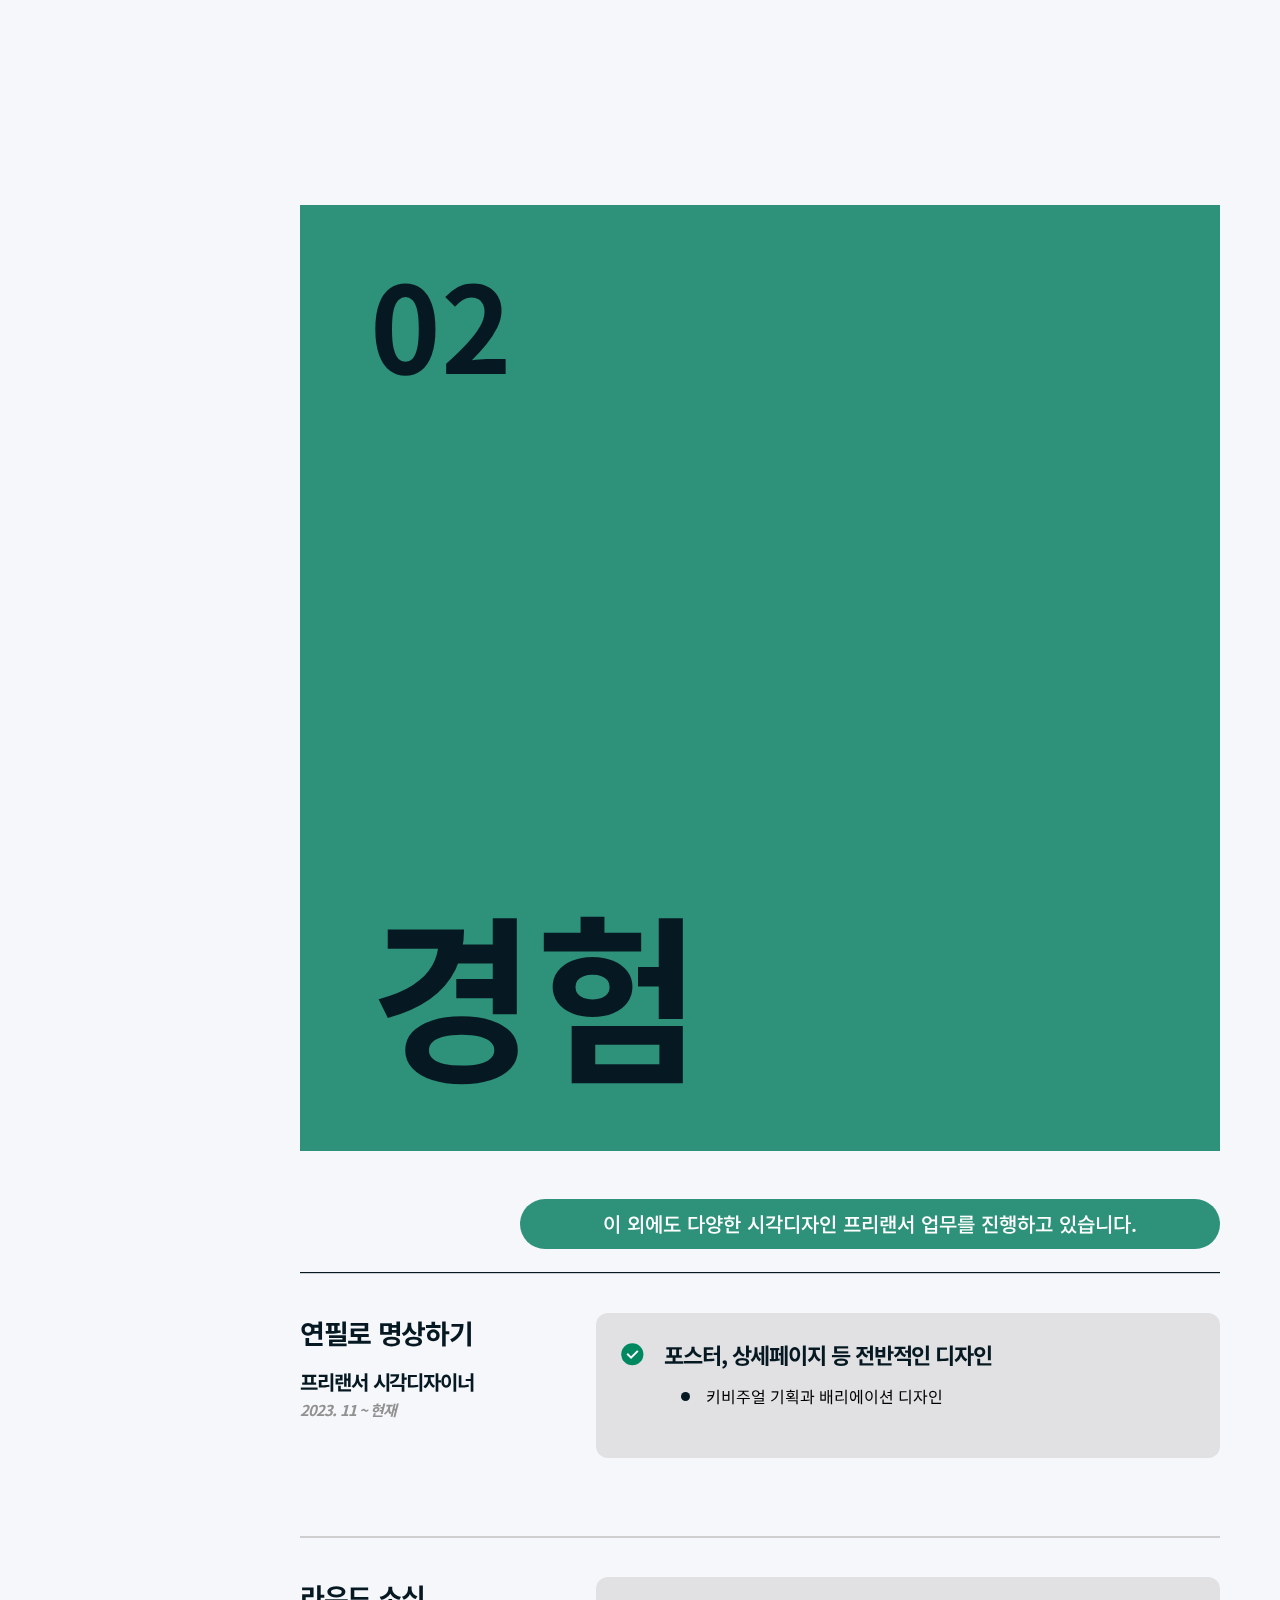
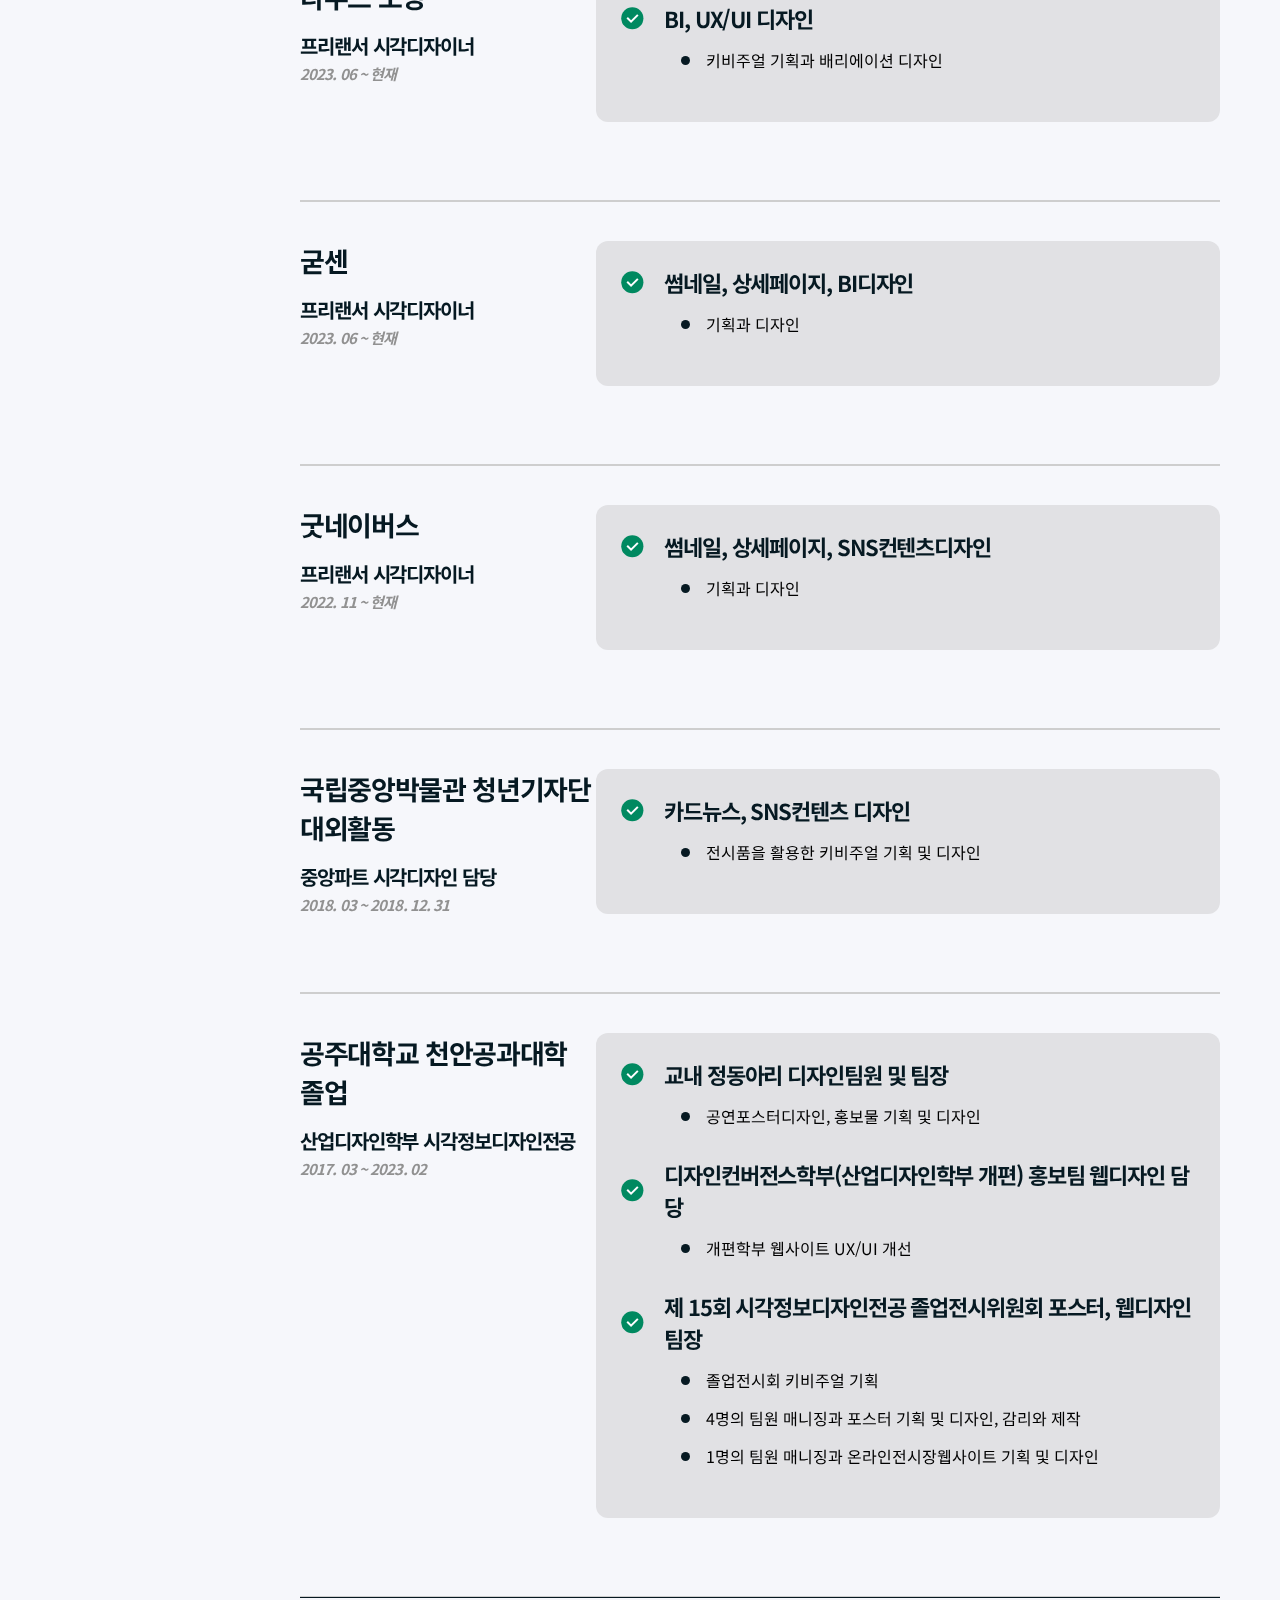
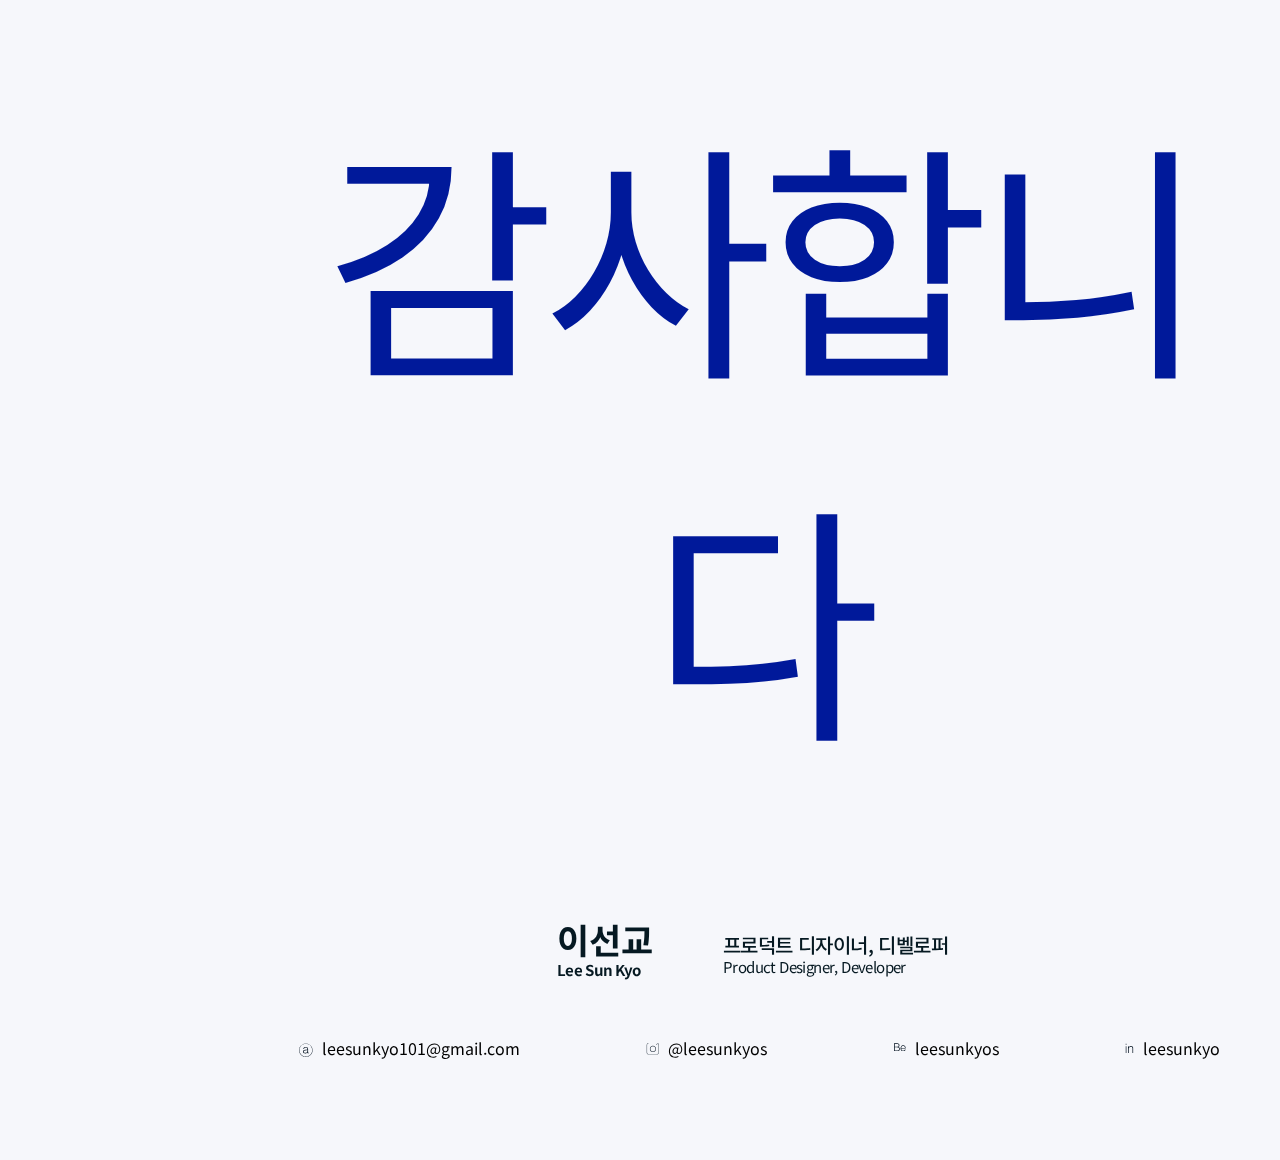
==== commit bab98c1e: "Update index.html" ====
--- a/index.html
+++ b/index.html
@@ -164,7 +164,7 @@
                             </div><!-- uxui_2 -->
     
                             <div class="uxui_3">
-                                <img src="img/uxui_3.svg" alt="산나물 웹디자인">
+                                <img src="img/uxui_3.jpg" alt="산나물 웹디자인">
                                 <div class="uxui_3_txt">
                                     <div class="uxui_3_lt">
                                         <h5>
--- a/css/style.css
+++ b/css/style.css
@@ -21,7 +21,22 @@
 }
 
 body {
-    /* background: #F6F7FB; */
+    background: #F6F7FB;
+}
+
+.top{
+    width: 60px;
+    height: 60px;
+    border-radius: 40px;
+    background: #F1F2F4;
+    border: 1px solid #000000;
+    position: fixed;
+    bottom: 30px;
+    right: 30px;
+    z-index: 50;
+    display: flex;
+    justify-content: center;
+    align-items: center;
 }
 
 .vid {
@@ -75,7 +90,7 @@
     position: fixed;
     left: 0;
     top: 0;
-    background: #f5f5f5;
+    background: #F6F7FB;
     padding-top: 86px;
     border-right: 1px solid #000;
 }
@@ -357,6 +372,8 @@
 }
 
 /* works */
+.works{width: 100%; height: 5500px;}
+
 .t_works_box {
     background: #FFE662;
     height: 946px;
@@ -418,7 +435,7 @@
 }
 .works_cont_1 .works_uxui{
     border: 1px solid #000;
-    margin-top: 20px;
+    /* margin-top: 20px; */
 }
 
 .works_cont_1 .works_uxui .uxui_1 {
@@ -428,8 +445,12 @@
     display: flex;
     align-items: flex-end;
     /* margin-top: 35px; */
-}
-
+    transition: all 0.1s linear;
+}
+.works_cont_1 .works_uxui .uxui_1:hover img{
+    width: 100%;
+    transform: scale(1.01);
+}
 .works_cont_1 .works_uxui .uxui_1 img{
     width: 100%;
 }
@@ -479,7 +500,7 @@
 
 .works_cont_1 .works_uxui .uxui_2_3{
     display: flex;
-    justify-content: space-between;
+    justify-content: space-around;
 }
 
 .works_cont_1 .works_uxui .uxui_2{
@@ -611,7 +632,7 @@
 
 .works_cont_1 .works_uxui .uxui_5_6{
     display: flex;
-    justify-content: space-between;
+    justify-content: space-around;
 }
 
 .works_cont_1 .works_uxui .uxui_5{
@@ -706,6 +727,7 @@
     font-weight: 500;letter-spacing: -5px;
 }
 .works_cont_2 .work_etc_box{
+    height: 560px;
     border: 1px solid #000;
     display: flex;
     align-items: flex-start;
@@ -716,7 +738,7 @@
     height: 100%;
     left: 0;
     top: 0;
-    background: #f5f5f5;
+    background: #F6F7FB;
     /* border-right: 1px solid #000; */
 }
 
@@ -749,54 +771,63 @@
     width: 100%;
     height: 100%;
     /* background: lightgray; */
-    /* position: relative;
-    top: 0; left: 0; */
-    display: flex;
-    flex-wrap: wrap;
+    position: relative;
+    overflow: hidden;
+    top: 0; left: 0;
+    /* display: flex;
+    flex-wrap: wrap; */
     border-left: 1px solid #000;
 }
 
 .works_cont_2 .works_etc .works_graphic_txt{
+    /* width: 1327px; */
+    width: 100%;
+    height: 850px;
+    /* background: lightgoldenrodyellow; */
+    display: flex;
+    justify-content: space-between;
+    flex-flow: row nowrap;
+    padding: 30px;
+    overflow: hidden;
+    
+}
+.works_cont_2 .works_etc .works_graphic_txt li{
     width: 100%;
     height: 100%;
-    /* background: lightgoldenrodyellow; */
-    display: flex;
+    /* background: lightpink; */
+    margin-bottom: 30px;
     justify-content: space-between;
-    margin: 30px;
-    overflow: hidden;
-    margin-right: 5px;
-}
-.works_cont_2 .works_etc .works_graphic_txt li{
-    width: 420px;
-    /* background: lightpink; */
+    margin-right: 15px;
+    
+}
+.works_cont_2 .works_etc .works_graphic_txt li:last-child{
+    margin: 0;
 }
 .works_cont_2 .works_etc .works_graphic_txt li img{
     margin-bottom: 18px;
 }
-.works_cont_2 .works_etc .works_graphic_txt li a{
+.works_cont_2 .works_etc .works_graphic_txt li .w_2_tit{
     color: #061922;
 font-family: Noto Sans KR;
 font-size: 30px;
 font-style: normal;
 font-weight: 700;
-line-height: normal;
 letter-spacing: -1.5px;
-line-height: normal;
-margin-top: 15px;
-}
-.works_cont_2 .works_etc .works_graphic_txt li a span{
+/* background: lightcyan; */
+
+}
+.works_cont_2 .works_etc .works_graphic_txt li .w_2_sub{
     width: 100%;
     height: 43px;
     color: #85949B;
-font-family: Apple SD Gothic Neo, Noto Sans KR ;
+font-family: Apple SD Gothic Neo, Noto Sans KR;
 font-size: 20px;
 font-weight: 400;
 letter-spacing: -1px;
-line-height: -1;
 }
 
 .t_works_box {
-    background: #FFE662;
+    /* background: #FFE662; */
     height: 946px;
     display: flex;
     justify-content: space-between;
@@ -811,14 +842,16 @@
 .expierences{
     width: 100%;
     height: 2875px;
-    background: lightcyan;
-    display: flex;
+    /* background: lightcyan; */
+    /* display: flex;
     justify-content: flex-end;
-    flex-wrap: wrap;
+    flex-wrap: wrap; */
+    margin-top: 260px;
 }
 
 .expierences .t_exps_box {
     background: #2e927b;
+    width: 100%;
     height: 946px;
     display: flex;
     justify-content: space-between;
@@ -840,17 +873,238 @@
 }
 
 .expierences .ext_refer{
-    width: 605px;
+    width: 100%;
+    height: 50px;
+    border-radius: 36px;
+    /* background: #fff; */
+    font-size: 20px;
+    font-weight: 500;
+    text-align: center;
+    line-height: 1;
+    display: flex;
+    justify-content: flex-end;
+    align-items: flex-end;
+    margin-top: 48px;
+    
+}
+.expierences .ext_refer>p{
+    width: 700px;
     height: 50px;
     border-radius: 36px;
     background: #2e927b;
     color: #fff;
-    font-size: 20px;
-    font-weight: 500;
-    text-align: center;
-    line-height: 1;
-    margin-top: 48px;
     display: flex;
     justify-content: space-around;
     align-items: center;
-}+}
+
+.expierences .expierences_txt{
+    width: 100%;
+    /* background: lightgoldenrodyellow; */
+    margin-top: 23px;
+    border-top: 1px solid #061922;
+    border-bottom: 1px solid #061922;
+}
+.expierences .expierences_txt .exp{
+    width: 100%;
+    /* background: #fff; */
+    border-top: 1px solid #CECECE;
+    border-bottom: 1px solid #CECECE;
+    padding: 39px 0 78px 0;
+    display: flex;
+    justify-content: space-between ;
+}
+.expierences .expierences_txt .exp .exp_left{
+    width: 391px;
+    height: 137px;
+    /* background: lightcyan; */
+}
+
+.expierences .expierences_txt .exp .exp_left h5{
+    color: #061922;
+font-family: Apple SD Gothic Neo, Noto Sans KR;
+font-size: 27px;
+font-weight: 700;
+letter-spacing: -1.35px;
+/* background: lightgoldenrodyellow; */
+margin-bottom: 15px;
+}
+.expierences .expierences_txt .exp_left_tit{
+    color: #061922;
+    font-family: "Noto Sans KR";
+    font-size: 20px;
+    font-style: normal;
+    font-weight: 700;
+    line-height: -10px;
+    letter-spacing: -1.1px;
+    /* background: yellow; */
+}
+.expierences .expierences_txt .exp_left_period{
+    color: #919191;
+font-family: "Noto Sans KR";
+font-size: 15px;
+font-style: normal;
+font-weight: 700;
+line-height: normal;
+letter-spacing: -0.9px;
+font-style: italic;
+margin-top: 3px;
+}
+
+.expierences .expierences_txt .exp_right{
+    width: 807.985px;
+/*     height: 140px; */
+    border-radius: 12px;
+    background: #E1E1E4;
+    padding: 25px 25px;
+}
+.expierences .expierences_txt .exp_right:last-child{
+    width: 807.985px;
+/*     height: 140px; */
+    border-radius: 12px;
+    /* background: #E1E1E4; */
+    padding: 25px 25px;
+    padding-bottom: 50px
+    
+}
+.expierences .expierences_txt .exp_right .exp_right_box{
+    margin-bottom: 30px;
+}
+.expierences .expierences_txt .exp_right .exp_right_box:last-child{
+    margin-bottom: 0;
+}
+.expierences .expierences_txt .exp_right .exp_right_txt
+{
+    display: flex;
+}
+.expierences .expierences_txt .exp_right .exp_right_tit img{
+    /* background: #fff; */
+}
+.expierences .expierences_txt .exp_right .exp_right_txt .exp_right_tit{
+    color: #061922;
+font-family: Apple SD Gothic Neo, Noto Sans KR;
+font-size: 22px;
+font-weight: 700;
+letter-spacing: -1.1px;
+/* background: #fff; */
+margin-left: 20px;
+}
+.expierences .expierences_txt .exp_right .exp_right_txt_sub{
+    /* background: lightgoldenrodyellow; */
+    display: flex;
+    align-items: center;
+    margin-top: 14px; margin-left: 60px;
+    /* margin-bottom: 30px; */
+}
+.expierences .expierences_txt .exp_right .exp_right_txt_sub .icon{
+    width: 9px; height: 9px;
+    border-radius: 8px;
+    background: #061922;
+}
+.expierences .expierences_txt .exp_right .exp_right_txt_sub .exp_right_sub{
+    margin-left: 16px;
+}
+.expierences .expierences_txt .exp1{
+    width: 100%;
+    height: 245px;
+    /* background:lightpink;  */                                                                                                                                     
+}
+
+.expierences .expierences_txt .exp_right:last-child .exp_right_txt_sub .exp_right_sub{
+
+}
+.expierences .expierences_txt>div .exp1_left{
+    width: 473px;
+    height: 127px;
+    /* background: lightcyan; */
+}
+
+/* contact */
+.contact{
+    width: 100%;
+    /* background: lightgoldenrodyellow; */
+    padding: 189px 0 100px 0;
+    display: flex;
+    justify-content: center;
+    flex-wrap: wrap;
+}
+.contact h1{
+    width: 100%;
+    /* background: lightblue; */
+    color: #00199A;
+font-family: AppleSDGothicNeoM00 ,Noto Sans KR;
+font-size: 250px;
+font-style: normal;
+font-weight: 400;
+line-height: normal;
+text-align: center;
+letter-spacing: -12.5px;
+margin-bottom: 120px;
+}
+.contact .contact_info{
+    width: 100%;
+    /* background: lightcoral; */
+    display: flex;
+    justify-content: center;
+    align-items: flex-end;
+}
+.contact .contact_info .cont_name{
+    /* background: #fff; */
+    height: 63px;
+}
+.contact .contact_info .cont_name h2{
+    color: #061922;
+    font-size: 35px;
+    /* background: #eee; */
+    position: relative;
+}
+.contact .contact_info .cont_name h2 .name{
+    font-size: 15px;
+    letter-spacing: -0.7px;
+    /* background: lightgreen; */
+    position: absolute;
+    left: 0;
+    top: 46px;
+}
+.contact .contact_info .cont_job{
+    /* background: lightcyan; */
+    width: 240px;
+    height:41px;
+    margin-left: 70px;
+    color: #061922;
+}
+.contact .contact_info .cont_job p{
+    font-size: 20px;
+    font-style: normal;
+    font-weight: 500;
+    line-height: 1;
+    letter-spacing: -0.6px;
+    color: #061922;
+}
+.contact .contact_info .cont_job p span{
+    font-weight: normal;
+    font-size: 15px;
+}
+
+.contact .cont_sns{
+    width: 100%;
+    /* background: lightcyan; */
+    display: flex;
+    justify-content: center;
+    margin-top: 60px;
+}
+.contact .cont_sns ul{
+    width: 100%;
+    /* background: lightyellow; */
+    display: flex;
+    justify-content: space-between;
+}
+.contact .cont_sns ul li {
+    /* background: #fff; */
+}
+.contact .cont_sns ul li img{
+    transform: scale(1.2);
+    padding-top: 7px;
+    margin-right: 10px;
+}
+
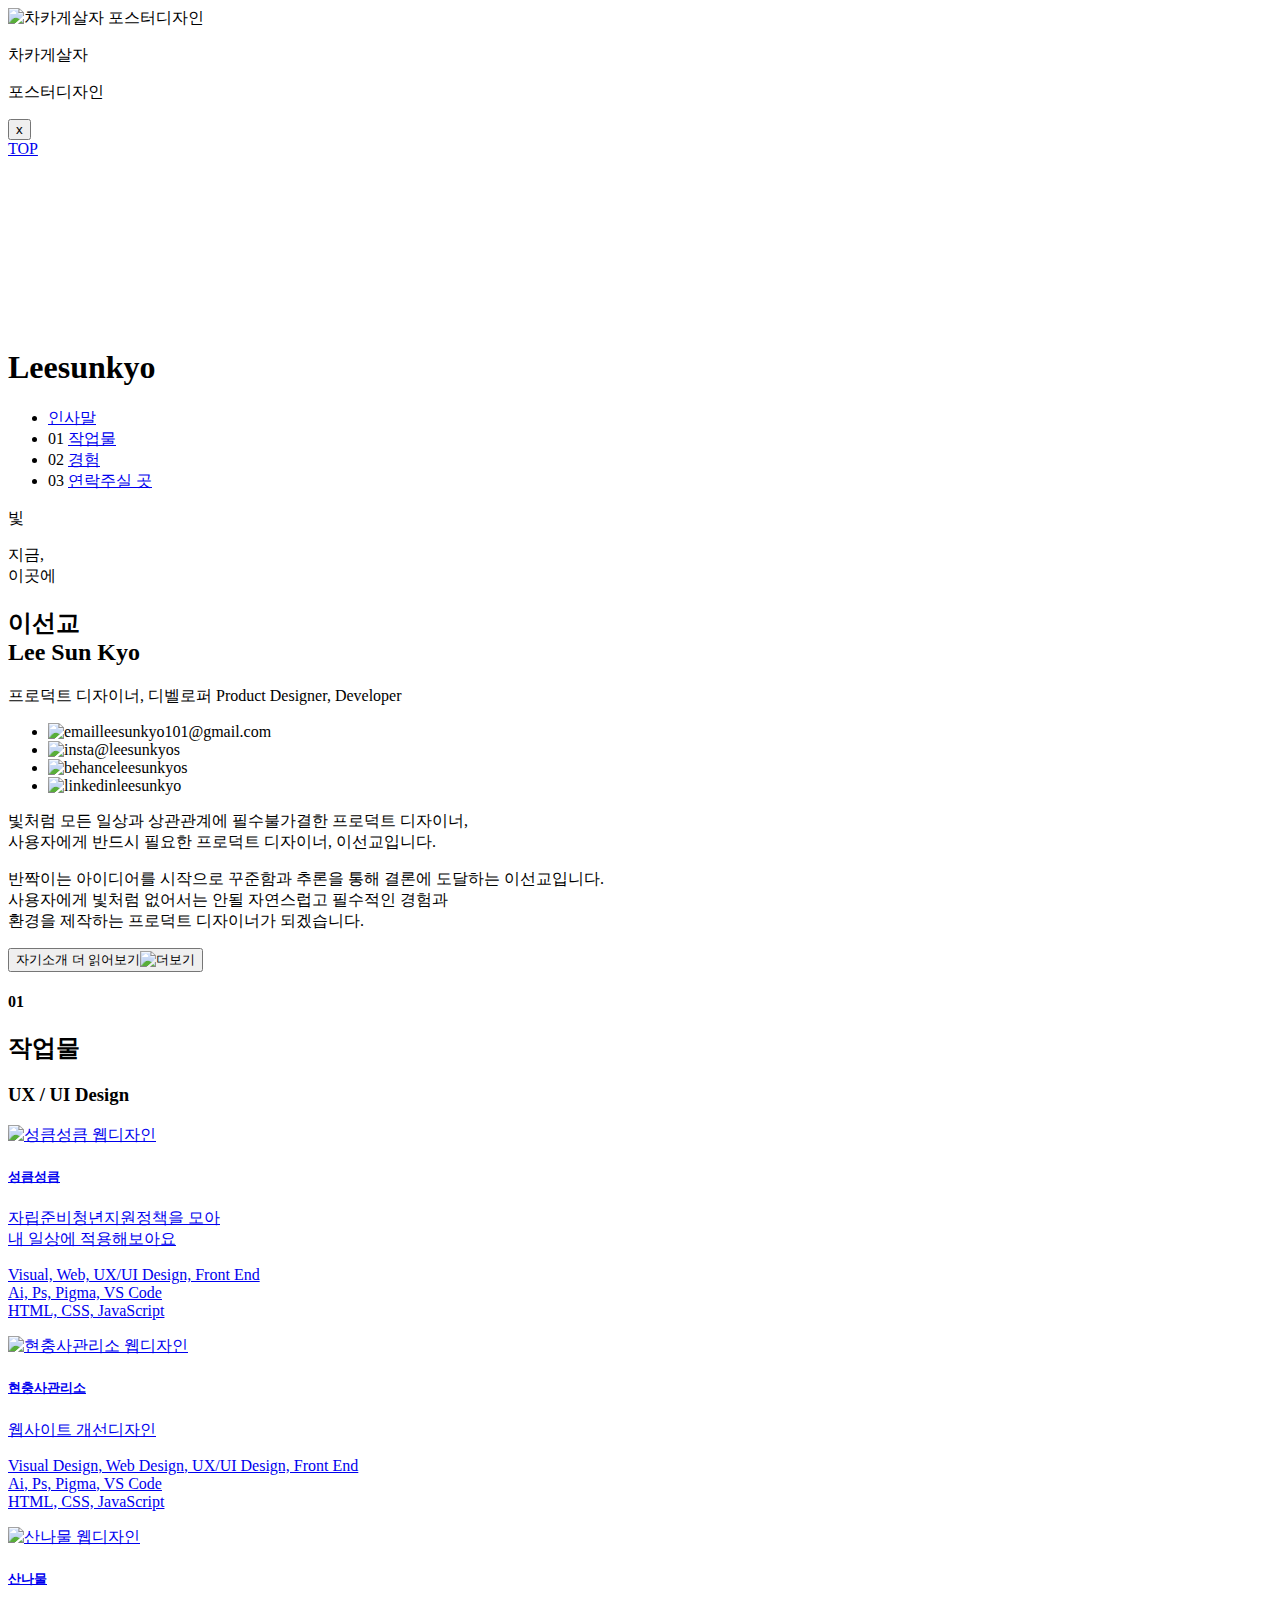
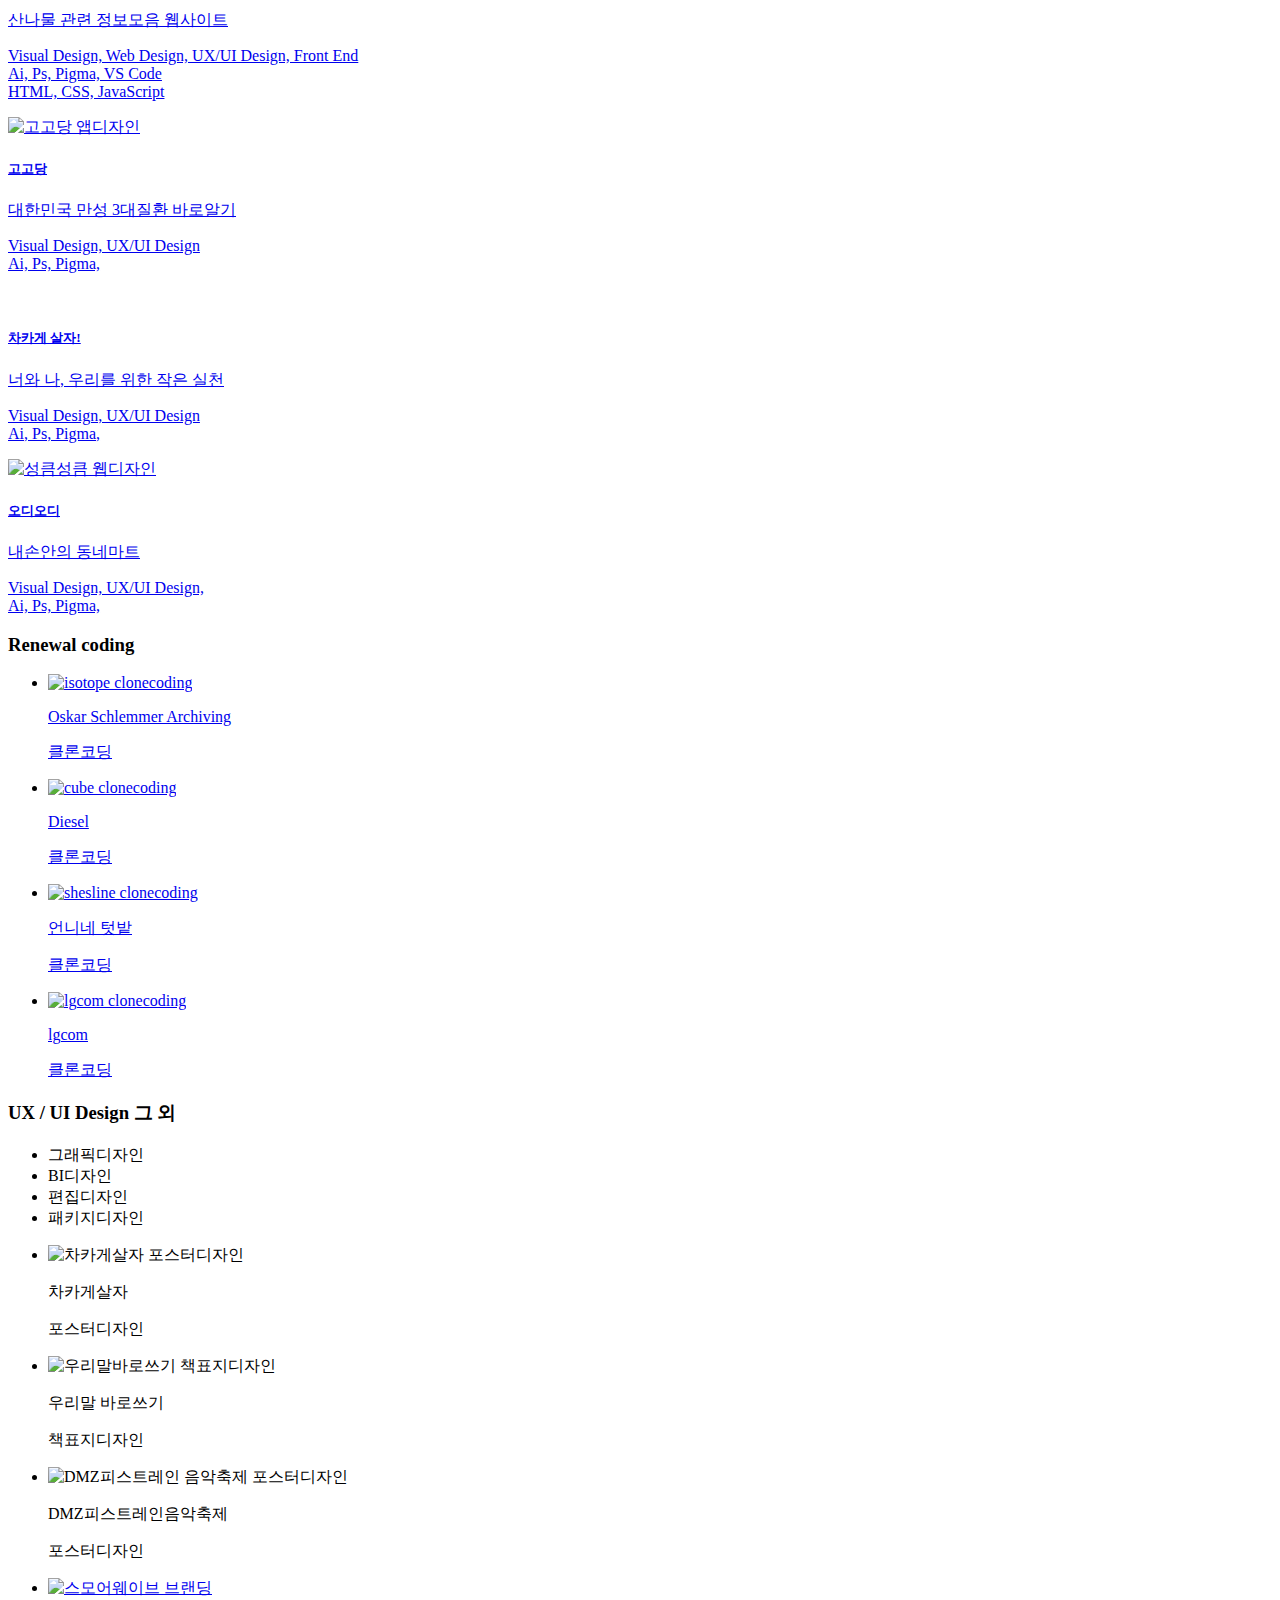
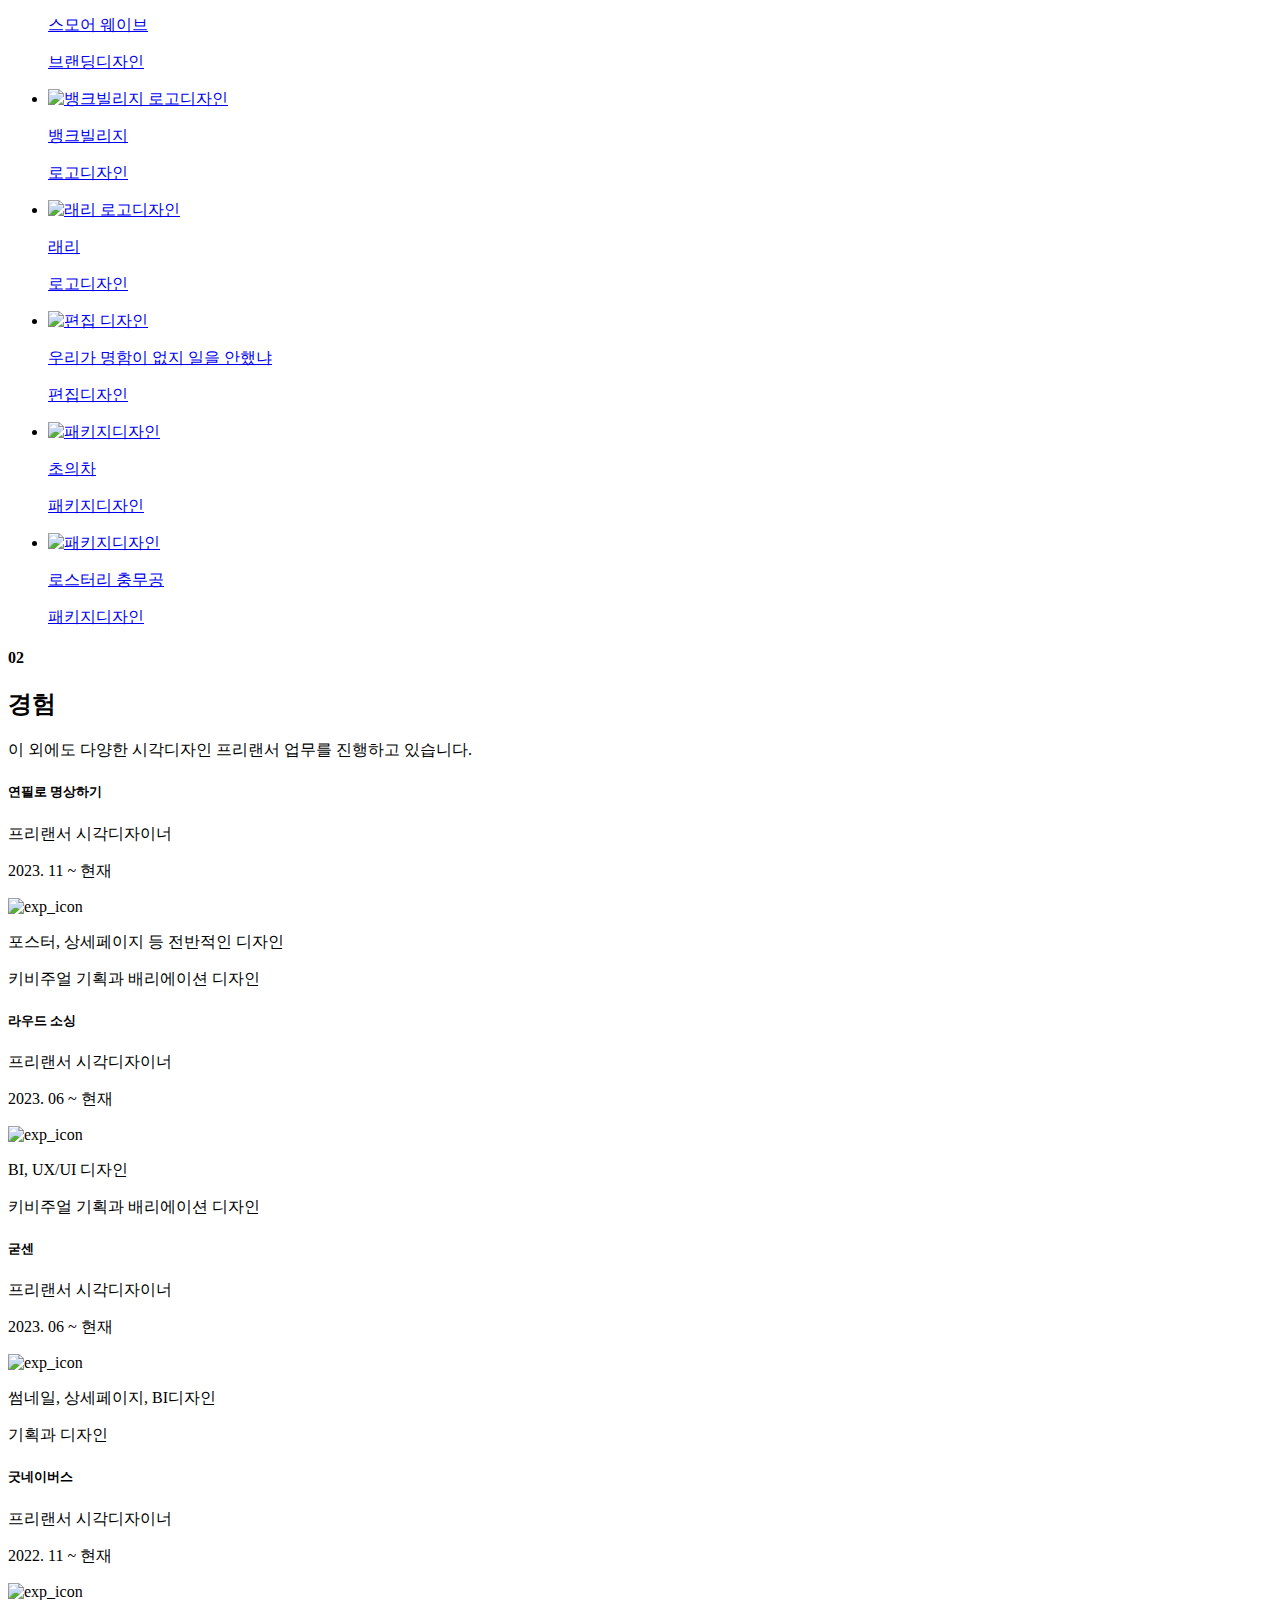
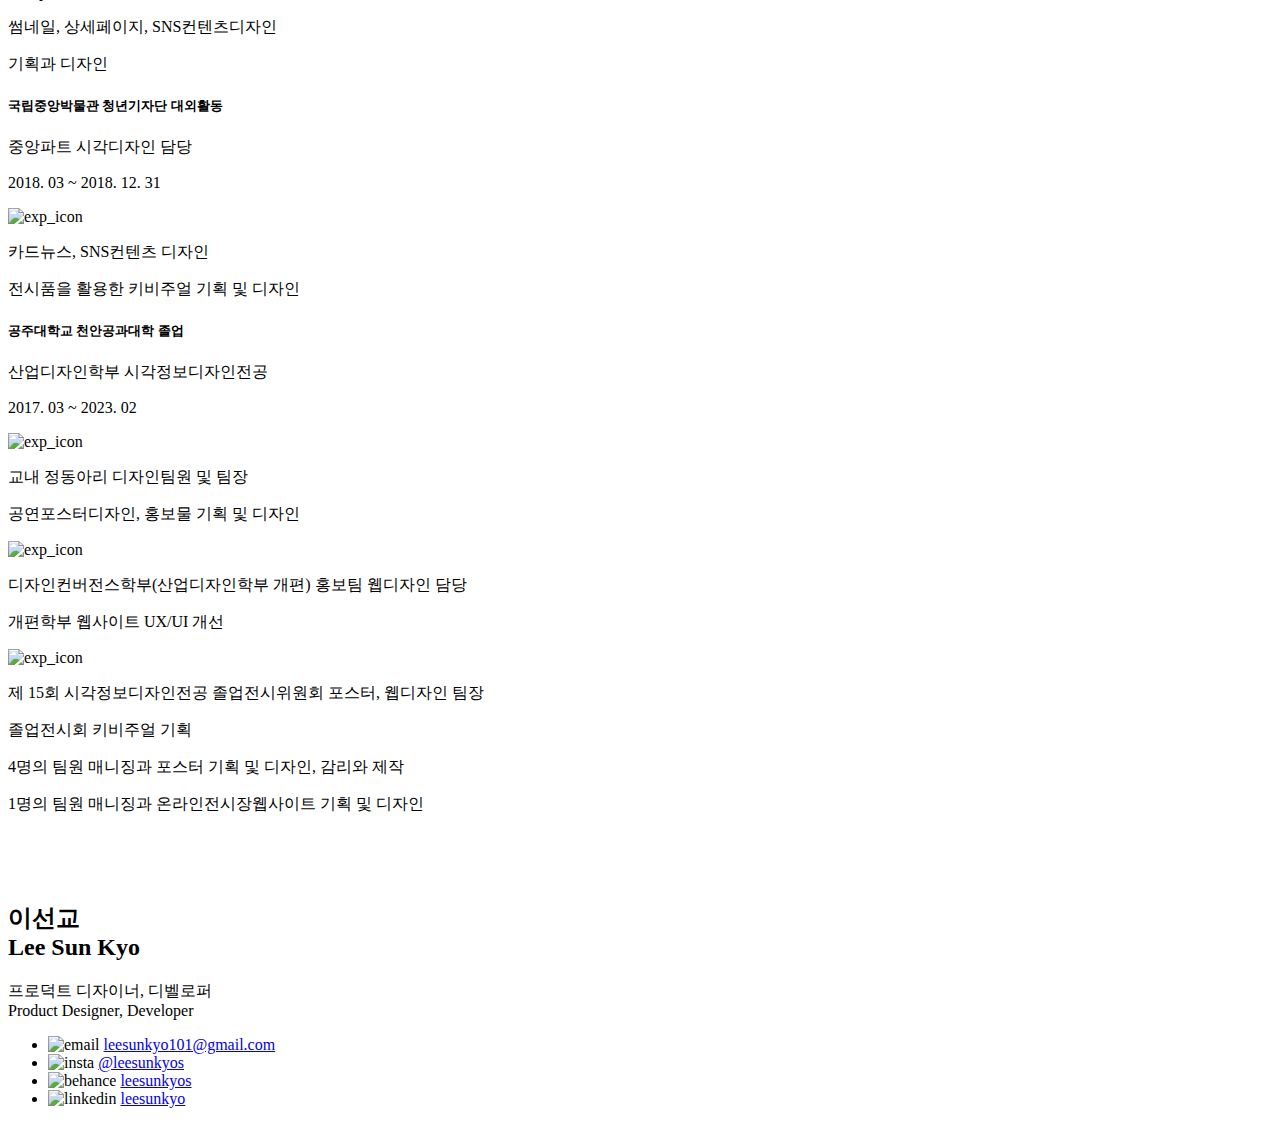
==== commit a55b3cd1: "Add files via upload" ====
--- a/index.html
+++ b/index.html
@@ -6,14 +6,31 @@
     <meta name="viewport" content="width=device-width, initial-scale=1.0">
     <title>Leesunkyo's Portfolio</title>
     <script src="js/jquery-3.7.1.min.js"></script>
-    <script src="js/option1.js"></script>
+    <script src="https://unpkg.com/aos@2.3.1/dist/aos.js"></script>
+    <script src="js/custom.js"></script>
     <link rel="stylesheet" href="css/reset.css">
+    <link rel="stylesheet" href="css/common.css">
     <link rel="stylesheet" href="css/style.css">
+    <link href="https://unpkg.com/aos@2.3.1/dist/aos.css" rel="stylesheet">
     <link rel="icon" href="./img/logo_pavi.png">
     <link rel="icon" href="./img/logo_pavi.ico">
+    <meta property="og:image" content="./img/ogimage.png"/>
+    <meta property="og:title" content="이선교의 포트폴리오"/>
+    <meta property="og:description" content="안녕하세요! 신입 웹퍼블리셔 이선교입니다."/>
 </head>
 
 <body>
+    <script>
+     
+    </script>
+    <div class="modal">
+        <div class="modal_inner">
+            <img src="img/works_2_1.svg" alt="차카게살자 포스터디자인">
+            <p class="w_tit">차카게살자</p>
+            <p class="w_sub">포스터디자인</p>
+            <button class="btnx">x</button>
+        </div><!-- //.modal_inner -->
+    </div><!-- //.modal -->
     <div class="top">
         <a href="#">TOP</a>
     </div>
@@ -31,25 +48,29 @@
     <nav>
         <ul class="gnb">
             <li class="on">
-                인사말
+                <a href="#info">인사말</a>
+                <span class="scroll"></span>
             </li>
             <li>
                 <span>01</span>
-                작업물
+                <a href="#works">작업물</a>
+                <span class="scroll"></span>
             </li>
             <li>
                 <span>02</span>
-                경험
+                <a href="#expierences">경험</a>
+                <span class="scroll"></span>
             </li>
             <li>
                 <span>03</span>
-                연락주실 곳
+                <a href="#contact">연락주실 곳</a> 
+                <span class="scroll"></span>
             </li>
         </ul><!-- gnb -->
     </nav>
     <main>
         <div class="container">
-            <div class="info">
+            <div class="info" id="info">
                 <div class="main_visual">
                     <p class="light"><!-- <img src="./img/main_light.svg"  alt="빛" class="light_img"> -->빛</p>
                     <p class="now">
@@ -78,9 +99,9 @@
                         <div class="sns">
                             <ul>
                                 <li><img src="img/sns_1.svg" alt="email">leesunkyo101@gmail.com</li>
-                                <li><img src="img/sns_2.svg" alt="email">@leesunkyos</li>
-                                <li><img src="img/sns_3.svg" alt="email">leesunkyos</li>
-                                <li><img src="img/sns_4.svg" alt="email">leesunkyo</li>
+                                <li><img src="img/sns_2.svg" alt="insta">@leesunkyos</li>
+                                <li><img src="img/sns_3.svg" alt="behance">leesunkyos</li>
+                                <li><img src="img/sns_4.svg" alt="linkedin">leesunkyo</li>
                             </ul>
                         </div><!-- sns -->
                     </div><!-- main_info -->
@@ -97,7 +118,7 @@
                 </div>
             </div><!-- info -->
 
-            <div class="works">
+            <div class="works" id="works">
                 <div class="t_works_box">
                     <h4>01</h4>
                     <h2>작업물</h2>
@@ -118,29 +139,33 @@
                     </div> -->
                     <div class="works_uxui">
                         <div class="uxui_1">
-                                <img src="img/uxui_1.svg" alt="성큼성큼 웹디자인">
-                            <div class="uxui_1_lf">
-                                <div class="uxui_1_txt">
-                                    <h5>성큼성큼</h5>
-                                    <p class="sub">
-                                        자립준비청년지원정책을 모아
+                            <a href="uxui_1.html" target="_blank">
+                                    <img src="img/uxui_1.jpg" alt="성큼성큼 웹디자인">
+                                <div class="uxui_1_lf">
+                                    <div class="uxui_1_txt">
+                                        <h5>성큼성큼</h5>
+                                        <p class="sub">
+                                            자립준비청년지원정책을 모아
+                                            <br>
+                                            내 일상에 적용해보아요
+                                        </p><!-- sub -->
+                                        <p class="work">
+                                            Visual, Web, UX/UI Design, Front End
                                         <br>
-                                        내 일상에 적용해보아요
-                                    </p><!-- sub -->
-                                    <p class="work">
-                                        Visual, Web, UX/UI Design, Front End
-                                    <br>
-                                    Ai, Ps, Pigma, VS Code
-                                    <br>
-                                    HTML, CSS, JavaScript
-                                    </p>
-                                </div><!-- uxui_1_txt -->
-                            </div><!-- uxui_1_lf -->
+                                        Ai, Ps, Pigma, VS Code
+                                        <br>
+                                        HTML, CSS, JavaScript
+                                        </p>
+                                    </div><!-- uxui_1_txt -->
+                                </div><!-- uxui_1_lf -->
+                            </a>
+                                
                         </div><!-- uxui_1 -->
 
                         <div class="uxui_2_3">
                             <div class="uxui_2">
-                                <img src="img/uxui_2.svg" alt="현충사관리소 웹디자인">
+                                <a href="uxui_2.html" target="_blank">
+                                    <img src="img/uxui_2.jpg" alt="현충사관리소 웹디자인">
                                 <div class="uiux_2_txt">
                                     <div class="uxui_2_lt">
                                         <h5>
@@ -160,11 +185,12 @@
                                         </p>
                                     </div><!-- uxui_2_rt -->
                                 </div>
-                                
+                                </a>
                             </div><!-- uxui_2 -->
     
                             <div class="uxui_3">
-                                <img src="img/uxui_3.jpg" alt="산나물 웹디자인">
+                                <a href="uxui_3.html" target="_blank">
+                                    <img src="img/uxui_3.jpg" alt="산나물 웹디자인">
                                 <div class="uxui_3_txt">
                                     <div class="uxui_3_lt">
                                         <h5>
@@ -184,14 +210,18 @@
                                         </p>
                                     </div><!-- uxui_3_rt -->
                                 </div><!-- uxui_3_txt -->
+                                </a>
+                                
                             </div><!-- uxui_3 -->
                         </div><!-- uxui_2_3 -->
                         
 
                         <div class="uxui_4">
-                            <img src="img/uxui_4.svg" alt="고고당 앱디자인">
+                            <a href="uxui_4.html" target="_blank">
+                            <img src="img/uxui_4.jpg" alt="고고당 앱디자인">
                             <div class="uxui_4_lf">
                                 <div class="uxui_4_txt">
+                                    
                                     <h5>
                                         고고당
                                     </h5>
@@ -205,11 +235,13 @@
                                     </p>
                                 </div><!-- uxui_4_txt-->
                             </div>
+                            </a>
                         </div><!-- uxui_4 -->
 
                         <div class="uxui_5_6">
                             <div class="uxui_5">
-                                <img src="img/uxui_5.svg" alt="">
+                                <a href="uxui_5.html" target="_blank">
+                                    <img src="img/uxui_5.jpg" alt="">
                                 <div class="uiux_5_txt">
                                     <div class="uxui_5_lt">
                                         <h5>
@@ -226,16 +258,17 @@
                                             Ai, Ps, Pigma,
                                         </p>
                                     </div><!-- uxui_5_rt -->
-                                </div><!-- uiux_5_txt -->  
+                                </div><!-- uiux_5_txt --> 
+                                </a>
                             </div><!-- uxui_5 -->
     
                             <div class="uxui_6">
-                                <img src="img/uxui_6.svg" alt="성큼성큼 웹디자인">
+                                <a href="uxui_6.html" target="_blank">
+                                    <img src="img/uxui_6.jpg" alt="성큼성큼 웹디자인">
                                 <div class="uxui_6_txt">
                                     <div class="uxui_6_lt">
                                         <h5>
                                             오디오디
-                                                
                                         </h5>
                                         <p class="sub">
                                             내손안의 동네마트
@@ -249,73 +282,118 @@
                                         </p>
                                     </div><!-- uxui_6_rt -->
                                 </div><!-- uxui_6_txt -->
+                                </a>
                             </div><!-- uxui_6 -->
                         </div><!-- uxui_5_6 -->
                     </div><!-- works_ux_ui -->
                 </div><!-- worls_cont_1 -->
 
                 <div class="works_cont_2">
+                    <div class="tit">
+                        <h3>Renewal coding</h3>
+                    </div>
+                    <div class="works_clone">
+                        <div class="works_clone_cont">
+                            <ul class="works_clone_txt">
+                                <li><a href="https://leesungyo.github.io/second/osr/" target="_blank"><img src="img/works_clone_1.jpg" alt="isotope clonecoding">
+                                        <p class="w_tit">Oskar
+                                            Schlemmer Archiving</p>
+                                        <p class="w_sub">클론코딩</p></a>
+                                </li>
+                                <li><a href="https://leesungyo.github.io/second/diesel/" target="_blank"><img src="img/works_clone_2.jpg" alt="cube clonecoding"> 
+                                    <p class="w_tit">Diesel</p>
+                                    <p class="w_sub">클론코딩</p></a>
+                                </li>
+                                <li><a href="https://leesungyo.github.io/second/ssvgarden/" target="_blank"><img src="img/works_clone_3.jpg" alt="shesline clonecoding">
+                                    <p class="w_tit">언니네 텃밭</p>
+                                    <p class="w_sub">클론코딩</p></a>
+                                </li>
+                                <li><a href="#" target="_blank"><img src="img/works_clone_4.jpg" alt="lgcom clonecoding">
+                                    <p class="w_tit">lgcom</p>
+                                    <p class="w_sub">클론코딩</p></a>
+                                </li>
+                            </ul><!-- works_clone_txt -->
+                        </div><!-- works_clone_cont -->
+                    </div><!-- works_clone -->
+                </div><!-- works_cont2 -->
+
+                <div class="works_cont_3">
                     <h3>UX / UI Design 그 외</h3>
                     <div class="work_etc_box">
                         <div class="work_nav">
                             <ul>
-                                <li class="on">그래픽디자인</li>
-                                <li >BI디자인</li>
-                                <li>편집디자인</li>
-                                <li>패키지디자인</li>
+                                <li class="works_3 on">그래픽디자인</li>
+                                <li class="works_4">BI디자인</li>
+                                <li class="works_5">편집디자인</li>
+                                <li class="works_6">패키지디자인</li>
                             </ul><!-- work_nav -->
                         </div><!-- work_nav -->
     
                         <div class="works_etc">
-                            <div class="works_graphic ">
-                                <ul class="works_graphic_txt">
-                                    <li><a href="#"><img src="img/works_2_1.svg" alt="차카게살자 포스터디자인">
-                                            <p class="w_2_tit">차카게살자</p>
-                                            <p class="w_2_sub">포스터디자인</p></a>
-                                    </li>
-                                    <li><a href="#"><img src="img/works_2_2.svg" alt="우리말바로쓰기 책표지디자인"> 
-                                        <p class="w_2_tit">우리말 바로쓰기</p>
-                                        <p class="w_2_sub">책표지디자인</p></a>
-                                    </li>
-                                    <li><a href="#"><img src="img/works_2_3.svg" alt="DMZ피스트레인 음악축제 포스터디자인">
-                                        <p class="w_2_tit">DMZ피스트레인음악축제</p>
-                                        <p class="w_2_sub">포스터디자인</p></a>
+                            <div class="works_etc_cont on">
+                                <ul class="works_etc_cont_txt">
+                                    <li><img src="img/works_2_1.jpg" alt="차카게살자 포스터디자인">
+                                            <p class="w_tit">차카게살자</p>
+                                            <p class="w_sub">포스터디자인</p>
+                                    </li>
+                                    <li><img src="img/works_2_3.jpg" alt="우리말바로쓰기 책표지디자인"> 
+                                        <p class="w_tit">우리말 바로쓰기</p>
+                                        <p class="w_sub">책표지디자인</p>
+                                    </li>
+                                    <li><img src="img/works_2_2.jpg" alt="DMZ피스트레인 음악축제 포스터디자인">
+                                        <p class="w_tit">DMZ피스트레인음악축제</p>
+                                        <p class="w_sub">포스터디자인</p>
                                     </li>
                                 </ul><!-- works_oth -->
                             </div><!-- works_graphic -->
     
-                            <div class="works_BI on">
-                                <ul class="works_BI_txt">
-                                    <li><a href="#"><img src="img/works_3_1.jpg" alt="스모어웨이브 브랜딩">스모어
-                                        웨이브<span> <br> 브랜딩디자인</span></a>
-                                    </li>
-                                    <li><a href="#"><img src="img/works_3_3.jpg" alt="뱅크빌리지 로고디자인"> <br> 뱅크빌리지<span>로고디자인</span></a>
-                                    </li>
-                                    <li><a href="#"><img src="img/works_3_2.jpg" alt="래리 로고디자인">래리<span> <br> 로고디자인</span></a>
+                            <div class="works_etc_cont">
+                                <ul class="works_etc_cont_txt">
+                                    <li><a href="#"><img src="img/works_3_1.jpg" alt="스모어웨이브 브랜딩">
+                                        <p class="w_tit">스모어
+                                            웨이브</p>
+                                        <p class="w_sub">브랜딩디자인</p></a>
+                                    </li>
+                                    <li><a href="#"><img src="img/works_3_3.jpg" alt="뱅크빌리지 로고디자인"> 
+                                        <p class="w_tit">뱅크빌리지</p>
+                                        <p class="w_sub">로고디자인</p></a>
+                                    </li>
+                                    <li><a href="#"><img src="img/works_3_2.jpg" alt="래리 로고디자인">
+                                        <p class="w_tit">래리</p>
+                                        <p class="w_sub">로고디자인</p></a>
                                     </li>
                                 </ul><!-- works_BI_txt -->
                             </div><!-- works_BI -->
     
-                            <div class="works_edit">
-                                <ul class="works_edit_txt">
+                            <div class="works_etc_cont">
+                                <ul class="works_etc_cont_txt">
+<!--                                     <li>
+                                        <a href="#"><img src="img/works_4_1.jpg" alt="브로슈어 디자인">
+                                            <p class="w_tit">배드 지니어스</p>
+                                            <p class="w_sub">브로슈어 디자인</p></a>
+                                    </li> -->
                                     <li>
-                                        <a href="#"><img src="img/works_4_1.jpg" alt="브로슈어 디자인">배드 지니어스<span> <br> 브로슈어 디자인</span></a>
-                                    </li>
-                                    <li>
-                                        <a href="#"><img src="img/works_4_2.jpg" alt="편집 디자인">우리가 명함이 없지 일을 안했냐<span> <br> 편집
-                                                디자인</span></a>
+                                        <a href="#"><img src="img/works_4.jpg" alt="편집 디자인">
+                                            <div>
+                                                <p class="w_tit">우리가 명함이 없지 일을 안했냐</p>                                         
+                                                <p class="w_sub">편집디자인</p>
+                                            </div>
+                                        </a>
                                     </li>
                                 </ul><!-- works_BI_txt -->
                             </div><!-- works_edit -->
     
-                            <div class="works_pack">
-                                <ul class="works_pack_txt">
+                            <div class="works_etc_cont">
+                                <ul class="works_etc_cont_txt">
                                     <li>
-                                        <a href="#"><img src="img/works_5_1.jpg" alt="패키지디자인">초의차
-                                            <span> <br> 패키지디자인</span></a>
+                                        <a href="#"><img src="img/works_5_1.jpg" alt="패키지디자인">
+                                            <p class="w_tit">초의차</p>
+                                            <p class="w_sub">패키지디자인</p>
                                     </li>
                                     <li>
-                                        <a href="#"><img src="img/works_5_2.jpg" alt="패키지디자인">로스터리 카페 충무공<span> <br> 패키지디자인</span></a>
+                                        <a href="#"><img src="img/works_5_2.jpg" alt="패키지디자인">
+                                            <p class="w_tit">로스터리 충무공</p>
+                                            <p class="w_sub">패키지디자인</p></a>
                                     </li>
                                 </ul><!-- works_pack_txt -->
                             </div><!-- works_pack -->
@@ -324,7 +402,7 @@
                  </div><!-- works_cont_2 -->
             </div><!-- works -->
 
-            <div class="expierences">
+            <div class="expierences" id="expierences">
                 <div class="t_exps_box">
                     <h4>02</h4>
                     <h2>경험</h2>
@@ -334,199 +412,204 @@
                         이 외에도 다양한 시각디자인 프리랜서 업무를 진행하고 있습니다.
                     </p>
                 </div><!-- ext_refer -->
-                <div class="expierences_txt">
-                    <div class="exp">
-                        <div class="exp_left">
-                            <h5>
-                                연필로 명상하기
-                            </h5>
-                            <p class="exp_left_tit">프리랜서 시각디자이너</p>
-                            <p class="exp_left_period">2023. 11 ~ 현재</p>
-                        </div><!-- exp1_left -->
-                        <div class="exp_right">
-                            <div class="exp_right_txt">
-                                <img src="./img/exp_icon.svg" alt="exp_icon">
-                                <p class="exp_right_tit">
-                                    포스터, 상세페이지 등 전반적인 디자인
-                                </p><!-- exp_right_tit --> 
-                            </div><!-- exp_right_txt -->
-                            <div class="exp_right_txt_sub">
-                                <div class="icon"></div>
-                                <p class="exp_right_sub">
-                                    키비주얼 기획과 배리에이션 디자인
-                                </p><!-- exp_right_sub -->
-                            </div><!-- exp_right_txt_sub --> 
-                        </div><!-- exp_right -->
-                    </div><!-- exp -->
-
-                    <div class="exp">
-                        <div class="exp_left">
-                            <h5>
-                                라우드 소싱
-                            </h5>
-                            <p class="exp_left_tit">프리랜서 시각디자이너</p>
-                            <p class="exp_left_period">2023. 06 ~ 현재</p>
-                        </div><!-- exp_left -->
-                        <div class="exp_right">
-                            <div class="exp_right_txt">
-                                <img src="./img/exp_icon.svg" alt="exp_icon">
-                                <p class="exp_right_tit">
-                                    BI, UX/UI 디자인
-                                </p><!-- exp_right_tit -->
-                            </div><!-- exp_right_txt -->
-                            <div class="exp_right_txt_sub">
-                                <div class="icon"></div>
-                                <p class="exp_right_sub">
-                                    키비주얼 기획과 배리에이션 디자인
-                                </p>
-                            </div><!-- exp_right_txt_sub -->
-                        </div><!-- exp_right -->
-                    </div><!-- exp2 -->
-
-                    <div class="exp">
-                        <div class="exp_left">
-                            <h5>
-                                굳센
-                            </h5>
-                            <p class="exp_left_tit">프리랜서 시각디자이너</p>
-                            <p class="exp_left_period">2023. 06 ~ 현재</p>
-                        </div><!-- exp1_left -->
-                        <div class="exp_right">
-                            <div class="exp_right_txt">
-                                <img src="./img/exp_icon.svg" alt="exp_icon">
+                <div class="expierences_txt_box">
+                    <div class="expierences_txt">
+                        <div class="exp">
+                            <div class="exp_left">
+                                <h5>
+                                    연필로 명상하기
+                                </h5>
+                                <p class="exp_left_tit">프리랜서 시각디자이너</p>
+                                <p class="exp_left_period">2023. 11 ~ 현재</p>
+                            </div><!-- exp1_left -->
+                            <div class="exp_right">
+                                <div class="exp_right_txt">
+                                    <img src="./img/exp_icon.svg" alt="exp_icon">
                                     <p class="exp_right_tit">
-                                        썸네일, 상세페이지, BI디자인
+                                        포스터, 상세페이지 등 전반적인 디자인
                                     </p><!-- exp_right_tit --> 
+                                </div><!-- exp_right_txt -->
+                                <div class="exp_right_txt_sub">
+                                    <div class="icon"></div>
+                                    <p class="exp_right_sub">
+                                        키비주얼 기획과 배리에이션 디자인
+                                    </p><!-- exp_right_sub -->
+                                </div><!-- exp_right_txt_sub --> 
+                            </div><!-- exp_right -->
+                        </div><!-- exp -->
+    
+                        <div class="exp">
+                            <div class="exp_left">
+                                <h5>
+                                    라우드 소싱
+                                </h5>
+                                <p class="exp_left_tit">프리랜서 시각디자이너</p>
+                                <p class="exp_left_period">2023. 06 ~ 현재</p>
+                            </div><!-- exp_left -->
+                            <div class="exp_right">
+                                <div class="exp_right_txt">
+                                    <img src="./img/exp_icon.svg" alt="exp_icon">
+                                    <p class="exp_right_tit">
+                                        BI, UX/UI 디자인
+                                    </p><!-- exp_right_tit -->
+                                </div><!-- exp_right_txt -->
+                                <div class="exp_right_txt_sub">
+                                    <div class="icon"></div>
+                                    <p class="exp_right_sub">
+                                        키비주얼 기획과 배리에이션 디자인
+                                    </p>
+                                </div><!-- exp_right_txt_sub -->
+                            </div><!-- exp_right -->
+                        </div><!-- exp2 -->
+    
+                        <div class="exp">
+                            <div class="exp_left">
+                                <h5>
+                                    굳센
+                                </h5>
+                                <p class="exp_left_tit">프리랜서 시각디자이너</p>
+                                <p class="exp_left_period">2023. 06 ~ 현재</p>
+                            </div><!-- exp1_left -->
+                            <div class="exp_right">
+                                <div class="exp_right_txt">
+                                    <img src="./img/exp_icon.svg" alt="exp_icon">
+                                        <p class="exp_right_tit">
+                                            썸네일, 상세페이지, BI디자인
+                                        </p><!-- exp_right_tit --> 
+                                    </div><!-- exp_right_txt -->
+                                    <div class="exp_right_txt_sub">
+                                        <div class="icon"></div>
+                                        <p class="exp_right_sub">
+                                            기획과 디자인
+                                        </p><!-- exp_right_sub -->
+                                    </div><!-- exp_right_txt_sub --> 
+                            </div><!-- exp_right -->
+                        </div><!-- exp -->
+    
+                        <div class="exp">
+                            <div class="exp_left">
+                                <h5>
+                                    굿네이버스
+                                </h5>
+                                <p class="exp_left_tit">프리랜서 시각디자이너</p>
+                                <p class="exp_left_period">2022. 11 ~ 현재</p>
+                            </div><!-- exp_left -->
+                            <div class="exp_right">
+                                <div class="exp_right_txt">
+                                    <img src="./img/exp_icon.svg" alt="exp_icon">
+                                    <p class="exp_right_tit">
+                                        썸네일, 상세페이지, SNS컨텐츠디자인
+                                    </p><!-- exp_right_tit -->
                                 </div><!-- exp_right_txt -->
                                 <div class="exp_right_txt_sub">
                                     <div class="icon"></div>
                                     <p class="exp_right_sub">
                                         기획과 디자인
                                     </p><!-- exp_right_sub -->
-                                </div><!-- exp_right_txt_sub --> 
-                        </div><!-- exp_right -->
-                    </div><!-- exp -->
-
-                    <div class="exp">
-                        <div class="exp_left">
-                            <h5>
-                                굿네이버스
-                            </h5>
-                            <p class="exp_left_tit">프리랜서 시각디자이너</p>
-                            <p class="exp_left_period">2022. 11 ~ 현재</p>
-                        </div><!-- exp_left -->
-                        <div class="exp_right">
-                            <div class="exp_right_txt">
-                                <img src="./img/exp_icon.svg" alt="exp_icon">
-                                <p class="exp_right_tit">
-                                    썸네일, 상세페이지, SNS컨텐츠디자인
-                                </p><!-- exp_right_tit -->
-                            </div><!-- exp_right_txt -->
-                            <div class="exp_right_txt_sub">
-                                <div class="icon"></div>
-                                <p class="exp_right_sub">
-                                    기획과 디자인
-                                </p><!-- exp_right_sub -->
-                            </div><!-- exp_right_txt_sub -->
-                        </div><!-- exp_right -->
-                    </div><!-- exp -->
-
-                    <div class="exp">
-                        <div class="exp_left">
-                            <h5>
-                                국립중앙박물관 청년기자단 대외활동
-                            </h5>
-                            <p class="exp_left_tit">중앙파트 시각디자인 담당</p> 
-                            <p class="exp_left_period">2018. 03 ~ 2018. 12. 31</p>
-                        </div><!-- exp5_left -->
-                        <div class="exp_right">
-                            <div class="exp_right_txt">
-                                <img src="./img/exp_icon.svg" alt="exp_icon">
-                                <p class="exp_right_tit">
-                                    카드뉴스, SNS컨텐츠 디자인
-                                </p><!-- exp_right_tit -->
-                            </div><!-- exp_right_txt -->
-                            <div class="exp_right_txt_sub">
-                                <div class="icon"></div>
-                                <p class="exp_right_sub">
-                                    전시품을 활용한 키비주얼 기획 및 디자인
-                                </p><!-- exp_right_sub -->
-                            </div><!-- exp_right_txt_sub -->
-                        </div><!-- exp5_right -->
-                    </div><!-- exp -->
-
-                    <div class="exp">
-                        <div class="exp_left">
-                            <h5>
-                                공주대학교 천안공과대학 졸업
-                            </h5>
-                            <p class="exp_left_tit">산업디자인학부 시각정보디자인전공</p>
-                            <p class="exp_left_period">2017. 03 ~ 2023. 02</p>
-                        </div><!-- exp1_left -->
-                        <div class="exp_right">
-                            <div class="exp_right_box">
+                                </div><!-- exp_right_txt_sub -->
+                            </div><!-- exp_right -->
+                        </div><!-- exp -->
+    
+                        <div class="exp">
+                            <div class="exp_left">
+                                <h5>
+                                    국립중앙박물관 청년기자단 대외활동
+                                </h5>
+                                <p class="exp_left_tit">중앙파트 시각디자인 담당</p> 
+                                <p class="exp_left_period">2018. 03 ~ 2018. 12. 31</p>
+                            </div><!-- exp5_left -->
+                            <div class="exp_right">
                                 <div class="exp_right_txt">
                                     <img src="./img/exp_icon.svg" alt="exp_icon">
                                     <p class="exp_right_tit">
-                                        교내 정동아리 디자인팀원 및 팀장
+                                        카드뉴스, SNS컨텐츠 디자인
                                     </p><!-- exp_right_tit -->
                                 </div><!-- exp_right_txt -->
                                 <div class="exp_right_txt_sub">
                                     <div class="icon"></div>
                                     <p class="exp_right_sub">
-                                        공연포스터디자인, 홍보물 기획 및 디자인
+                                        전시품을 활용한 키비주얼 기획 및 디자인
                                     </p><!-- exp_right_sub -->
                                 </div><!-- exp_right_txt_sub -->
-                            </div>
-
-                            <div class="exp_right_box">
-                                <div class="exp_right_txt">
-                                    <img src="./img/exp_icon.svg" alt="exp_icon">
-                                    <p class="exp_right_tit">
-                                        디자인컨버전스학부(산업디자인학부 개편) 홍보팀 웹디자인 담당
-                                    </p><!-- exp_right_tit -->
-                                </div><!-- exp_right_txt -->
-                                <div class="exp_right_txt_sub">
-                                    <div class="icon"></div>
-                                    <p class="exp_right_sub">
-                                        개편학부 웹사이트 UX/UI 개선
-                                    </p><!-- exp_right_sub -->
-                                </div><!-- exp_right_txt_sub -->
-                            </div><!-- exp_right_box -->
-
-                            <div class="exp_right_box">
-                                <div class="exp_right_txt">
-                                    <img src="./img/exp_icon.svg" alt="exp_icon">
-                                    <p class="exp_right_tit">
-                                        제 15회 시각정보디자인전공 졸업전시위원회 포스터, 웹디자인 팀장
-                                    </p><!-- exp_right_tit -->
-                                </div><!-- exp_right_txt -->
-                                <div class="exp_right_txt_sub">
-                                    <div class="icon"></div>
-                                    <p class="exp_right_sub">
-                                        졸업전시회 키비주얼 기획
-                                    </p><!-- exp_right_sub -->
+                            </div><!-- exp5_right -->
+                        </div><!-- exp -->
+    
+                        <div class="exp">
+                            <div class="exp_left">
+                                <h5>
+                                    공주대학교 천안공과대학 졸업
+                                </h5>
+                                <p class="exp_left_tit">산업디자인학부 시각정보디자인전공</p>
+                                <p class="exp_left_period">2017. 03 ~ 2023. 02</p>
+                            </div><!-- exp1_left -->
+                            <div class="exp_right">
+                                <div class="exp_right_box">
+                                    <div class="exp_right_txt">
+                                        <img src="./img/exp_icon.svg" alt="exp_icon">
+                                        <p class="exp_right_tit">
+                                            교내 정동아리 디자인팀원 및 팀장
+                                        </p><!-- exp_right_tit -->
+                                    </div><!-- exp_right_txt -->
+                                    <div class="exp_right_txt_sub">
+                                        <div class="icon"></div>
+                                        <p class="exp_right_sub">
+                                            공연포스터디자인, 홍보물 기획 및 디자인
+                                        </p><!-- exp_right_sub -->
+                                    </div><!-- exp_right_txt_sub -->
                                 </div>
-                                <div class="exp_right_txt_sub">
-                                    <div class="icon"></div>
-                                    <p class="exp_right_sub">
-                                        4명의 팀원 매니징과 포스터 기획 및 디자인, 감리와 제작
-                                    </p><!-- exp_right_sub -->
+    
+                                <div class="exp_right_box">
+                                    <div class="exp_right_txt">
+                                        <img src="./img/exp_icon.svg" alt="exp_icon">
+                                        <p class="exp_right_tit">
+                                            디자인컨버전스학부(산업디자인학부 개편) 홍보팀 웹디자인 담당
+                                        </p><!-- exp_right_tit -->
+                                    </div><!-- exp_right_txt -->
+                                    <div class="exp_right_txt_sub">
+                                        <div class="icon"></div>
+                                        <p class="exp_right_sub">
+                                            개편학부 웹사이트 UX/UI 개선
+                                        </p><!-- exp_right_sub -->
+                                    </div><!-- exp_right_txt_sub -->
+                                </div><!-- exp_right_box -->
+    
+                                <div class="exp_right_box">
+                                    <div class="exp_right_txt">
+                                        <img src="./img/exp_icon.svg" alt="exp_icon">
+                                        <p class="exp_right_tit">
+                                            제 15회 시각정보디자인전공 졸업전시위원회 포스터, 웹디자인 팀장
+                                        </p><!-- exp_right_tit -->
+                                    </div><!-- exp_right_txt -->
+                                    <div class="exp_right_txt_sub">
+                                        <div class="icon"></div>
+                                        <p class="exp_right_sub">
+                                            졸업전시회 키비주얼 기획
+                                        </p><!-- exp_right_sub -->
+                                    </div>
+                                    <div class="exp_right_txt_sub">
+                                        <div class="icon"></div>
+                                        <p class="exp_right_sub">
+                                            4명의 팀원 매니징과 포스터 기획 및 디자인, 감리와 제작
+                                        </p><!-- exp_right_sub -->
+                                    </div>
+                                    <div class="exp_right_txt_sub">
+                                        <div class="icon"></div>
+                                        <p class="exp_right_sub">
+                                            1명의 팀원 매니징과 온라인전시장웹사이트 기획 및 디자인
+                                        </p><!-- exp_right_sub -->
+                                    </div><!-- exp_right_txt_sub -->
                                 </div>
-                                <div class="exp_right_txt_sub">
-                                    <div class="icon"></div>
-                                    <p class="exp_right_sub">
-                                        1명의 팀원 매니징과 온라인전시장웹사이트 기획 및 디자인
-                                    </p><!-- exp_right_sub -->
-                                </div><!-- exp_right_txt_sub -->
-                            </div>
-                        </div><!-- exp_right -->
-                    </div><!-- exp -->
-                </div><!-- expierences_txt -->
+                            </div><!-- exp_right -->
+                        </div><!-- exp -->
+                    </div><!-- expierences_txt -->
+                </div><!-- expierences_txt_box -->
             </div><!-- expierence -->
 
-            <div class="contact">
-                <h1>감사합니다</h1>
+            <div class="contact" id="contact">
+                <div class="thanks" data-aos="fade-up">
+                    <h1>감사합니다</h1>
+                </div>
+                
                 <div class="contact_info">
                     <div class="cont_name">
                         <h2>이선교
@@ -544,17 +627,17 @@
                 </div><!-- contact_info -->
                 <div class="cont_sns">
                     <ul>
-                        <li><img src="img/sns_1.svg" alt="email">leesunkyo101@gmail.com</li>
-                        <li><img src="img/sns_2.svg" alt="email">@leesunkyos</li>
-                        <li><img src="img/sns_3.svg" alt="email">leesunkyos</li>
-                        <li><img src="img/sns_4.svg" alt="email">leesunkyo</li>
+                        <li><img src="img/sns_1.svg" alt="email"> <a href="#">leesunkyo101@gmail.com</a></li>
+                        <li><img src="img/sns_2.svg" alt="insta"> <a href="#">@leesunkyos</a> </li>
+                        <li><img src="img/sns_3.svg" alt="behance"> <a href="#">leesunkyos</a> </li>
+                        <li><img src="img/sns_4.svg" alt="linkedin"> <a href="#">leesunkyo</a> </li>
                     </ul>
-                </div><!-- cont_sns -->
-            </div><!-- contact -->
+                </div><!-- <!— cont_sns —> -->
+            </div><!-- <!— contact —> -->
         </div>
 
 
     </main>
 </body>
 
-</html>
+</html>